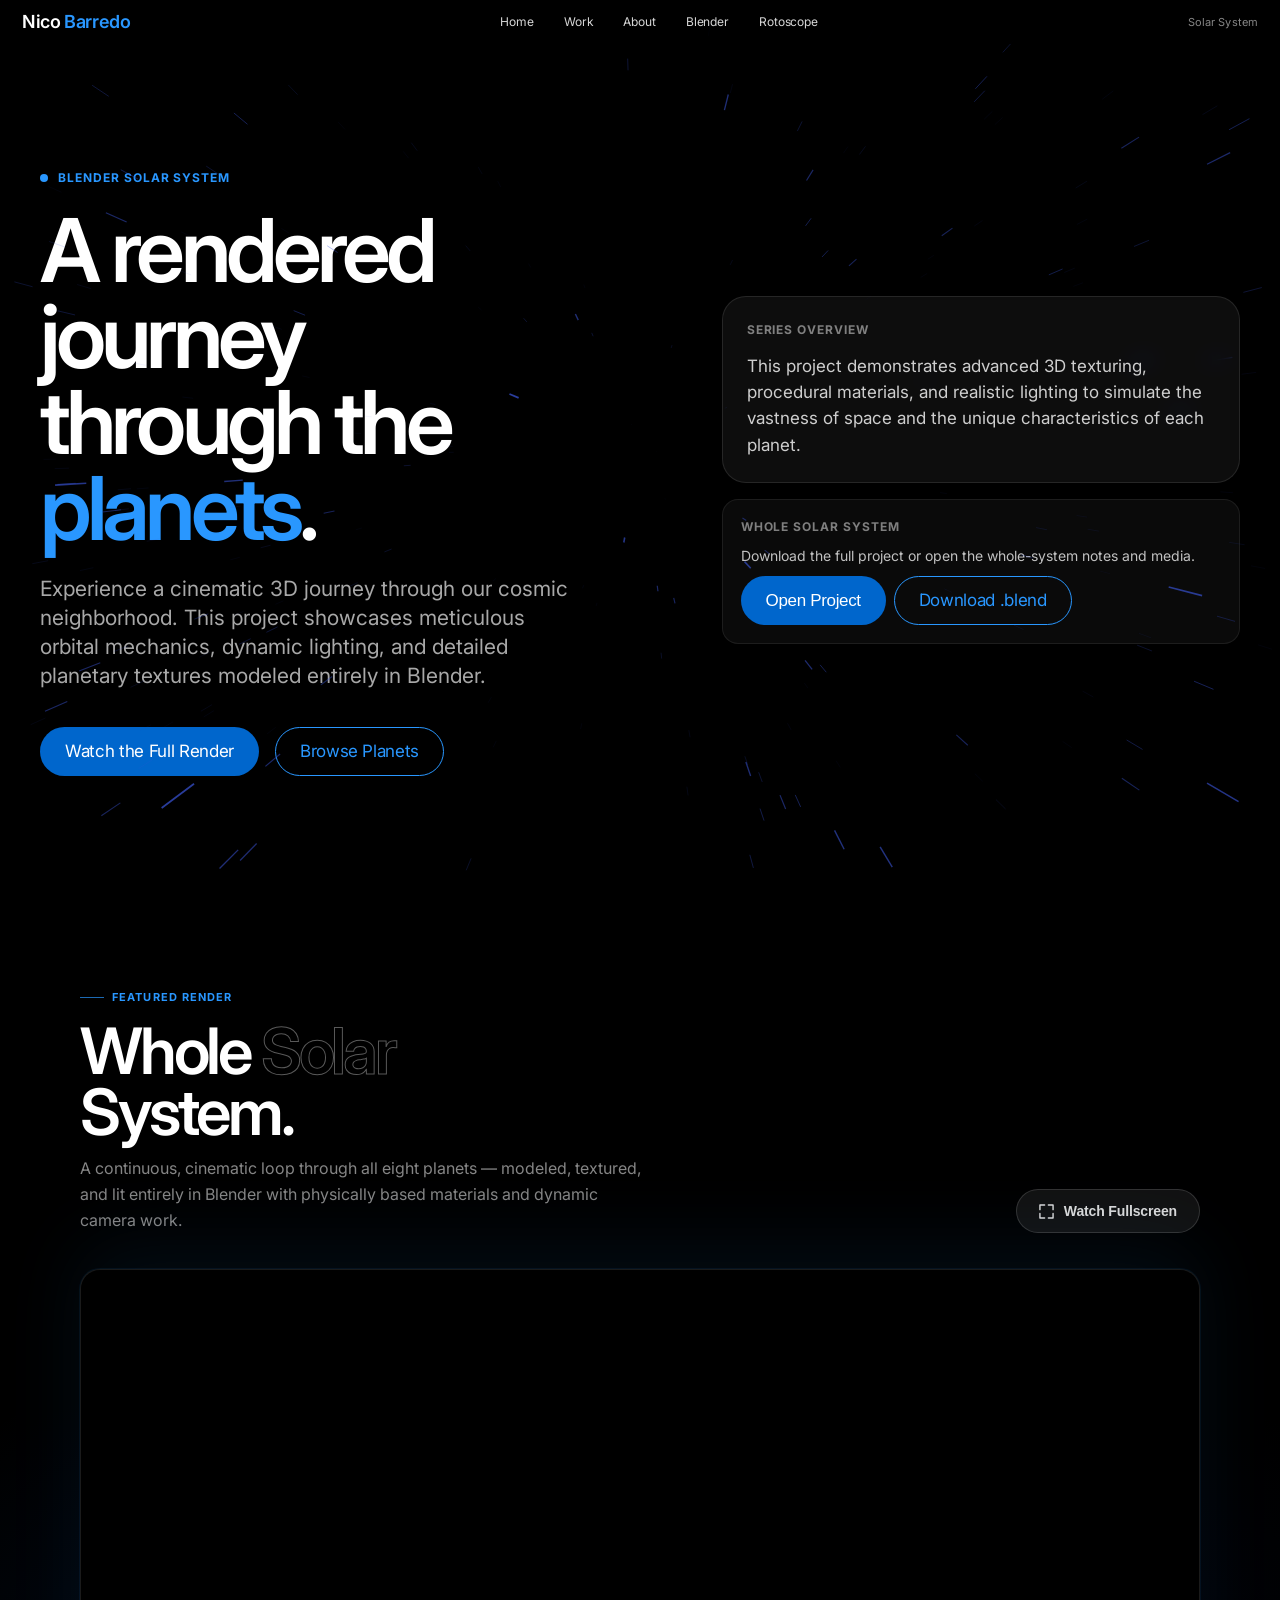
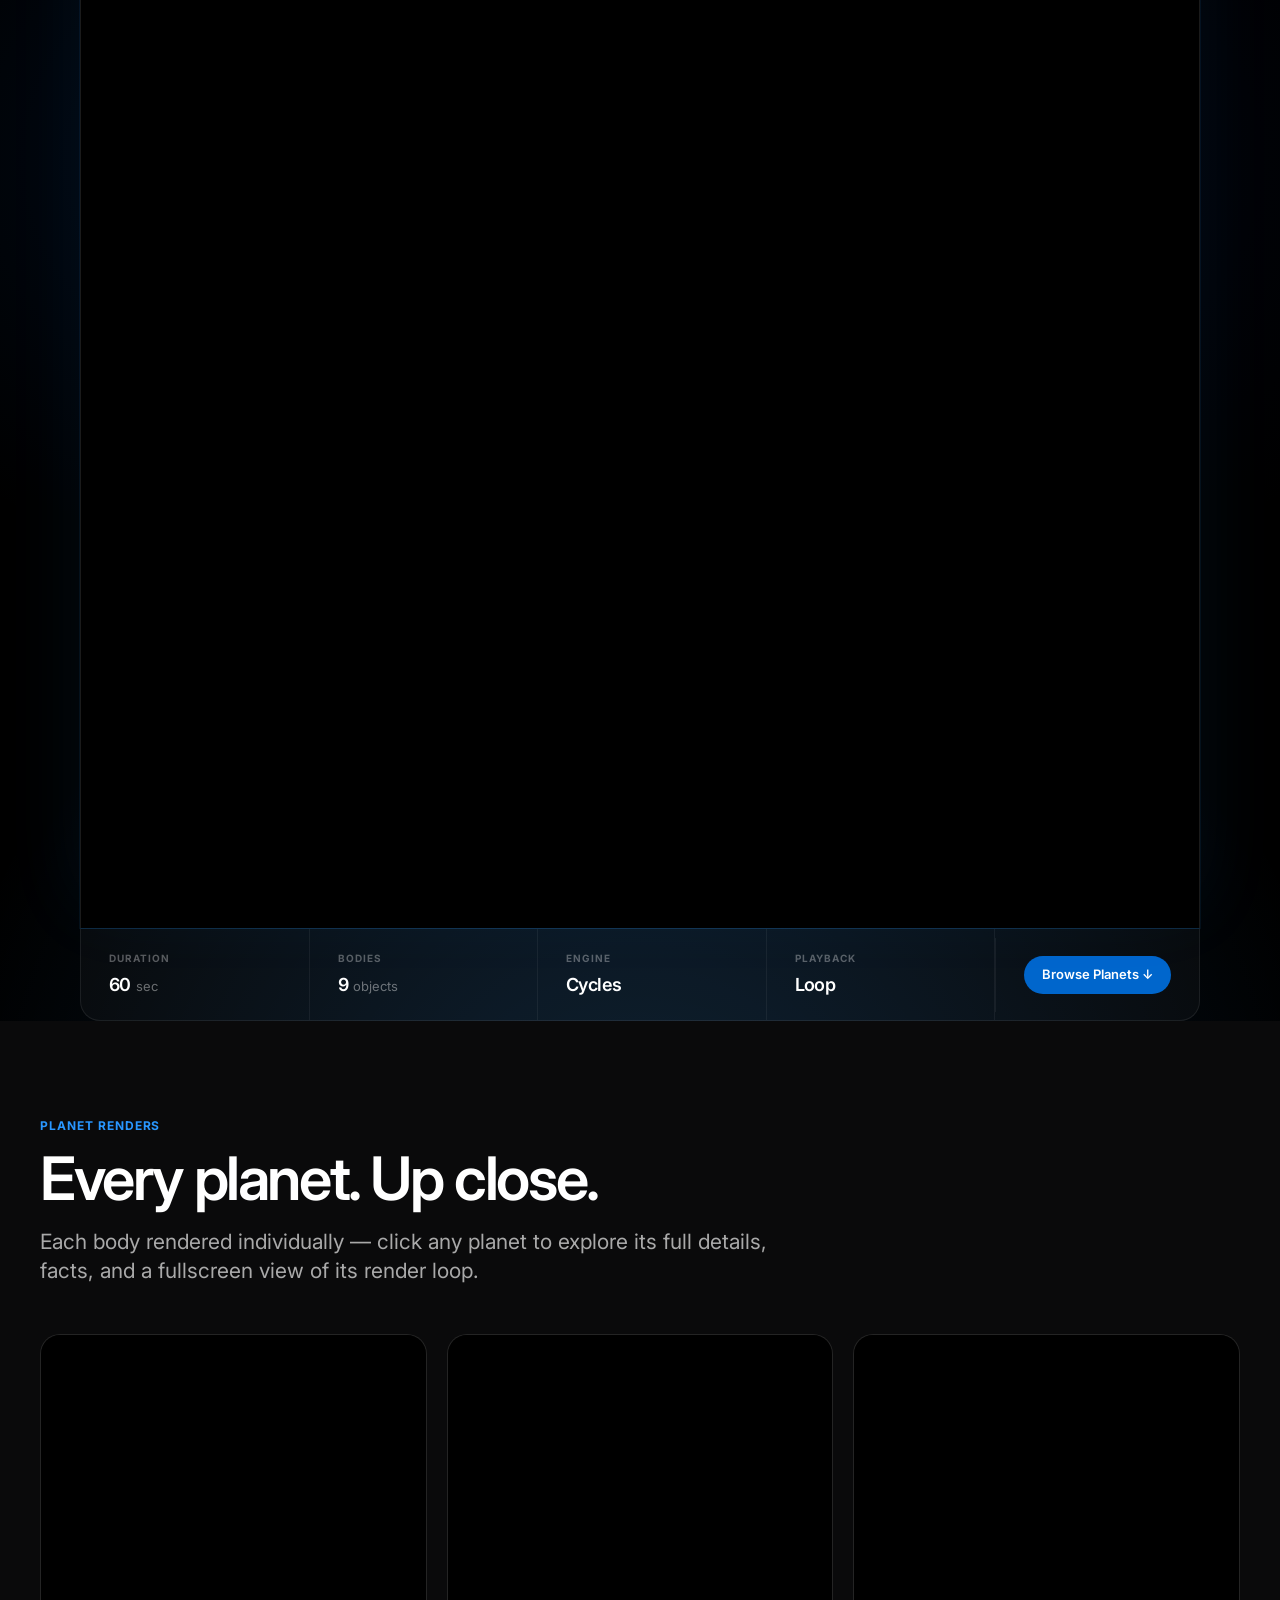
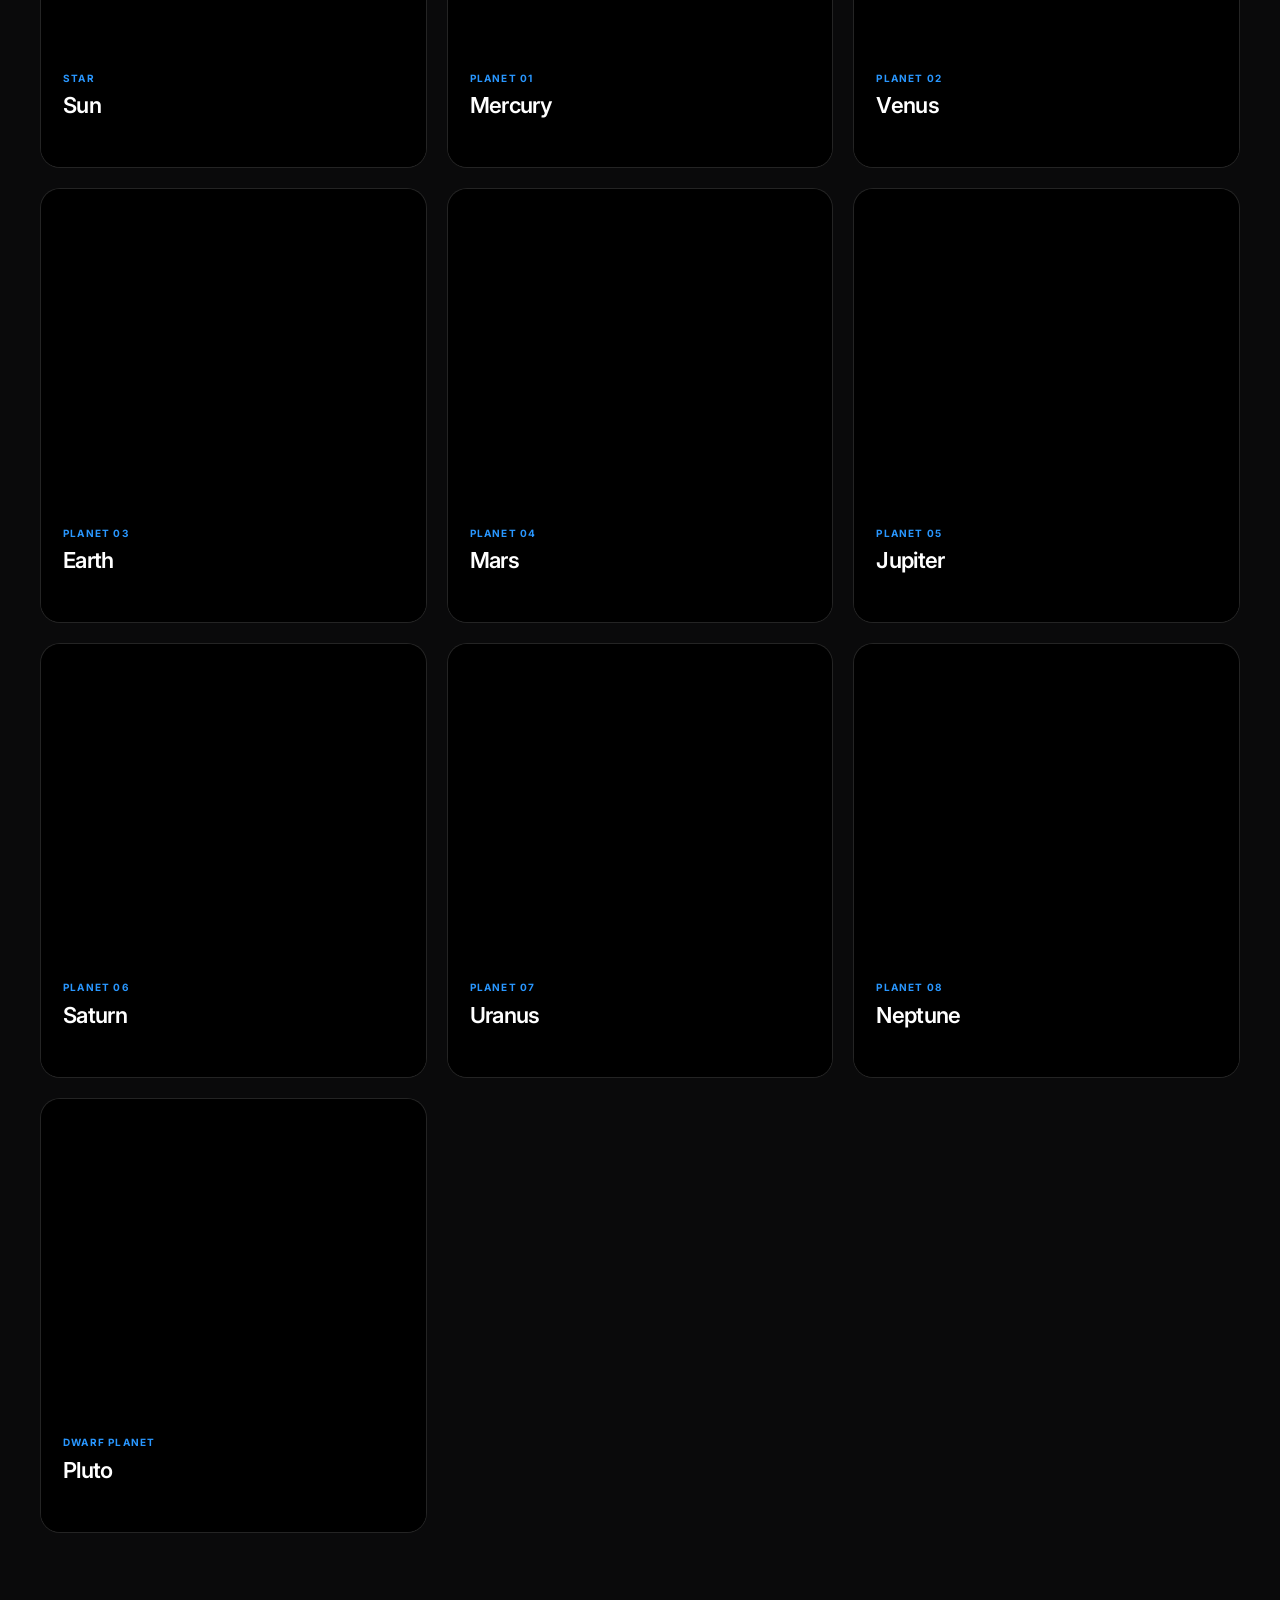
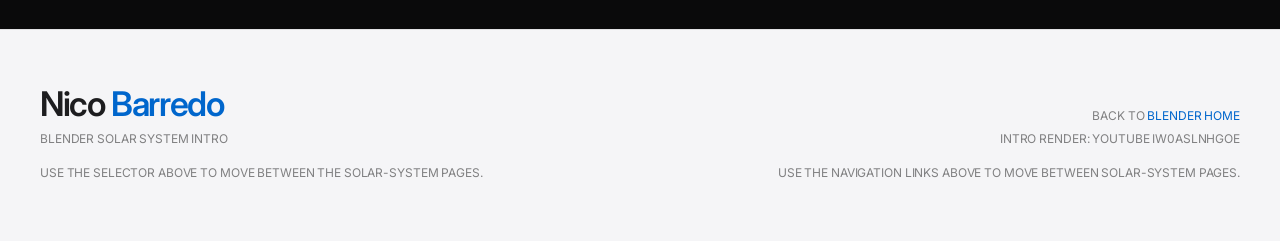
==== blender/index.html @ 083520e2 "prefer local blender videos" ====
<!DOCTYPE html>
<html lang="en">

<head>
  <meta charset="UTF-8" />
  <meta name="viewport" content="width=device-width, initial-scale=1.0" />
  <title>Blender Solar System — Nico Barredo</title>
  <link rel="preconnect" href="https://fonts.googleapis.com" />
  <link rel="preconnect" href="https://fonts.gstatic.com" crossorigin />
  <link href="https://fonts.googleapis.com/css2?family=Inter:wght@300;400;500;600;700&display=swap" rel="stylesheet" />
  <style>
    *,
    *::before,
    *::after {
      box-sizing: border-box;
    }

    html {
      scroll-behavior: smooth;
    }

    :root {
      --action-blue: #0066cc;
      --focus-blue: #0071e3;
      --sky-blue: #2997ff;
      --near-black: #1d1d1f;
      --paper-white: #ffffff;
      --parchment: #f5f5f7;
      --dark-tile-1: #272729;
      --dark-tile-2: #2a2a2c;
      --pure-black: #000000;
      --pearl-btn: #fafafc;
      --hairline: rgba(0, 0, 0, 0.08);
      --hairline-dark: rgba(255, 255, 255, 0.12);
      --muted-80: rgba(0, 0, 0, 0.8);
      --muted-48: rgba(0, 0, 0, 0.48);
    }

    body {
      margin: 0;
      font-family: "Inter", system-ui, -apple-system, BlinkMacSystemFont, "Helvetica Neue", Helvetica, Arial, sans-serif;
      font-size: 17px;
      line-height: 1.47;
      color: var(--near-black);
      background: var(--paper-white);
      overflow-x: hidden;
      -webkit-font-smoothing: antialiased;
      text-rendering: optimizeLegibility;
    }

    a { color: inherit; }
    img, video { display: block; max-width: 100%; }

    /* ── NAV ── */
    nav {
      position: fixed;
      top: 0; left: 0; right: 0;
      z-index: 200;
      height: 44px;
      display: flex;
      align-items: center;
      justify-content: space-between;
      gap: 24px;
      padding: 0 22px;
      background: rgba(0, 0, 0, 0.84);
      backdrop-filter: saturate(180%) blur(20px);
      -webkit-backdrop-filter: saturate(180%) blur(20px);
    }

    .nav-logo {
      font-size: 18px; font-weight: 600; letter-spacing: -0.02em;
      color: var(--paper-white); text-decoration: none; white-space: nowrap;
    }
    .nav-logo span { color: var(--sky-blue); }

    .nav-links {
      display: flex; align-items: center; gap: 2px;
      list-style: none; margin: 0; padding: 0;
    }
    .nav-links a {
      display: inline-flex; align-items: center; min-height: 32px;
      padding: 0 14px; font-size: 12px; letter-spacing: -0.01em;
      color: rgba(255,255,255,0.84); text-decoration: none; transition: color 0.2s ease;
    }
    .nav-links a:hover { color: var(--paper-white); }

    .nav-badge {
      font-size: 11px; letter-spacing: 0.01em;
      color: rgba(255,255,255,0.52); white-space: nowrap;
    }

    /* ── HERO ── */
    .hero {
      position: relative; overflow: hidden; min-height: 100vh;
      padding: 120px 40px 80px; background: var(--pure-black); color: var(--paper-white);
      display: grid; grid-template-columns: minmax(0,1.1fr) minmax(300px,0.9fr);
      gap: 48px; align-items: center;
    }

    .hero-eyebrow {
      display: inline-flex; align-items: center; gap: 10px; margin-bottom: 20px;
      color: var(--sky-blue); font-size: 12px; font-weight: 700;
      letter-spacing: 0.08em; text-transform: uppercase;
    }
    .hero-eyebrow::before {
      content: ""; width: 8px; height: 8px; border-radius: 999px; background: var(--sky-blue);
    }

    .hero-title {
      margin: 0; font-size: clamp(44px,7.2vw,88px); line-height: 0.98;
      letter-spacing: -0.055em; font-weight: 600; max-width: 9ch;
    }
    .hero-title .accent { color: var(--sky-blue); }

    .hero-sub {
      max-width: 34rem; margin: 24px 0 0; font-size: 21px;
      line-height: 1.38; color: rgba(255,255,255,0.66);
    }

    .hero-ctas { display: flex; flex-wrap: wrap; gap: 16px; margin-top: 36px; }

    .btn-pill-primary, .btn-pill-ghost, .inline-link { text-decoration: none; }
    .btn-pill-primary, .btn-pill-ghost {
      display: inline-flex; align-items: center; justify-content: center;
      min-height: 44px; padding: 11px 24px; border-radius: 980px; font-size: 17px;
      letter-spacing: -0.02em;
      transition: transform 0.15s ease, opacity 0.2s ease, background 0.2s ease, border-color 0.2s ease;
      white-space: nowrap; cursor: pointer;
    }
    .btn-pill-primary { background: var(--action-blue); color: var(--paper-white); border: 1px solid transparent; }
    .btn-pill-primary:hover { opacity: 0.9; }
    .btn-pill-primary:active { transform: scale(0.95); }
    .btn-pill-ghost { background: transparent; color: var(--sky-blue); border: 1px solid var(--sky-blue); }
    .btn-pill-ghost:hover { background: rgba(41,151,255,0.1); }
    .btn-pill-ghost:active { transform: scale(0.95); }

    .hero-aside { display: grid; gap: 16px; }
    .hero-panel {
      padding: 24px; border-radius: 24px;
      background: rgba(255,255,255,0.05); border: 1px solid rgba(255,255,255,0.1);
      backdrop-filter: blur(12px);
    }
    .hero-panel-label { margin-bottom: 14px; color: rgba(255,255,255,0.48); font-size: 12px; font-weight: 700; letter-spacing: 0.08em; text-transform: uppercase; }
    .hero-panel-copy { margin: 0; font-size: 17px; line-height: 1.55; color: rgba(255,255,255,0.8); }

    .selector-card {
      padding: 24px; border-radius: 24px;
      background: rgba(255,255,255,0.05); border: 1px solid rgba(255,255,255,0.1);
      backdrop-filter: blur(12px); display: grid; gap: 14px;
    }
    .project-card {
      padding: 18px; border-radius: 16px;
      background: rgba(255,255,255,0.04); border: 1px solid rgba(255,255,255,0.08);
      display: grid; gap: 10px;
    }
    .project-label { font-size: 12px; font-weight: 700; letter-spacing: 0.08em; text-transform: uppercase; color: rgba(255,255,255,0.48); }
    .project-copy { margin: 0; font-size: 14px; color: rgba(255,255,255,0.75); }
    .project-actions { display: flex; gap: 8px; }
    .selector-label { font-size: 12px; font-weight: 700; letter-spacing: 0.08em; text-transform: uppercase; color: rgba(255,255,255,0.48); }
    .selector-row { display: grid; grid-template-columns: minmax(0,1fr) auto; gap: 10px; align-items: center; }
    .planet-select {
      min-width: 0; min-height: 44px; padding: 0 16px; border-radius: 980px;
      border: 1px solid rgba(255,255,255,0.12); background: rgba(255,255,255,0.95);
      color: var(--near-black); font: inherit; appearance: none; outline: none;
    }
    .selector-note { margin: 0; font-size: 14px; line-height: 1.45; color: rgba(255,255,255,0.7); }

    /* ── TILES ── */
    .tile { padding: 96px 40px; }
    .tile-light { background: var(--paper-white); color: var(--near-black); }
    .tile-dark { background: var(--dark-tile-1); color: var(--paper-white); }

    .section-title { margin: 0; font-size: clamp(34px,4.8vw,60px); line-height: 1.05; letter-spacing: -0.04em; font-weight: 600; }
    .section-eyebrow { margin-bottom: 12px; font-size: 12px; font-weight: 700; letter-spacing: 0.08em; text-transform: uppercase; }
    .tile-light .section-eyebrow { color: var(--action-blue); }
    .tile-dark .section-eyebrow { color: var(--sky-blue); }
    .section-lead { max-width: 46rem; margin: 18px 0 0; font-size: 21px; line-height: 1.38; opacity: 0.78; }

    /* ── MAIN RENDER ── */
    .render-section { position: relative; background: #000; overflow: hidden; padding: 0; }
    .render-section::before {
      content: ""; position: absolute; inset: 0;
      background:
        radial-gradient(ellipse 80% 60% at 50% 110%, rgba(41,151,255,0.18) 0%, transparent 70%),
        radial-gradient(ellipse 60% 40% at 20% 50%, rgba(0,80,180,0.12) 0%, transparent 60%),
        radial-gradient(ellipse 60% 40% at 80% 50%, rgba(0,40,120,0.10) 0%, transparent 60%);
      pointer-events: none; z-index: 1;
    }
    .render-inner { position: relative; z-index: 2; max-width: 1200px; margin: 0 auto; padding: 80px 40px 0; }
    .render-header { display: grid; grid-template-columns: 1fr auto; align-items: flex-end; gap: 32px; margin-bottom: 36px; }
    .render-eyebrow {
      display: inline-flex; align-items: center; gap: 8px;
      font-size: 11px; font-weight: 700; letter-spacing: 0.1em; text-transform: uppercase;
      color: var(--sky-blue); margin-bottom: 14px;
    }
    .render-eyebrow::before { content: ""; width: 24px; height: 1px; background: var(--sky-blue); opacity: 0.7; }
    .render-title { margin: 0; font-size: clamp(36px,5vw,68px); line-height: 0.96; letter-spacing: -0.05em; font-weight: 600; color: var(--paper-white); }
    .render-title em { font-style: normal; color: transparent; -webkit-text-stroke: 1px rgba(255,255,255,0.35); }
    .render-desc { max-width: 36rem; margin: 14px 0 0; font-size: 16px; line-height: 1.6; color: rgba(255,255,255,0.52); }
    .render-fs-btn {
      display: inline-flex; align-items: center; gap: 10px; min-height: 44px; padding: 11px 22px;
      border-radius: 980px; font-size: 14px; font-weight: 600; letter-spacing: -0.01em;
      background: rgba(255,255,255,0.07); border: 1px solid rgba(255,255,255,0.14);
      color: rgba(255,255,255,0.84); cursor: pointer; text-decoration: none; white-space: nowrap;
      flex-shrink: 0; transition: background 0.2s ease, border-color 0.2s ease, color 0.2s ease, transform 0.15s ease;
    }
    .render-fs-btn:hover { background: rgba(41,151,255,0.15); border-color: rgba(41,151,255,0.4); color: var(--paper-white); }
    .render-fs-btn:active { transform: scale(0.96); }

    .render-frame {
      position: relative; border-radius: 20px 20px 0 0; overflow: hidden;
      background: #000; border: 1px solid rgba(255,255,255,0.1); border-bottom: none;
      box-shadow: 0 0 0 1px rgba(41,151,255,0.08), 0 -24px 80px rgba(41,151,255,0.08), inset 0 1px 0 rgba(255,255,255,0.08);
    }
    .render-frame video,
    .render-frame iframe { width: 100%; aspect-ratio: 16/9; display: block; background: #000; border: 0; }
    .render-frame video { object-fit: cover; }
    .render-frame::after {
      content: ""; position: absolute; inset: 0;
      background: repeating-linear-gradient(to bottom, transparent 0px, transparent 3px, rgba(0,0,0,0.04) 3px, rgba(0,0,0,0.04) 4px);
      pointer-events: none;
    }

    .render-stats {
      display: grid; grid-template-columns: repeat(4,1fr) auto; align-items: center; gap: 0;
      background: rgba(255,255,255,0.03); border: 1px solid rgba(255,255,255,0.08);
      border-top: 1px solid rgba(41,151,255,0.15); border-radius: 0 0 20px 20px; overflow: hidden;
    }
    .render-stat { padding: 22px 28px; border-right: 1px solid rgba(255,255,255,0.06); }
    .render-stat-label { font-size: 10px; font-weight: 700; letter-spacing: 0.1em; text-transform: uppercase; color: rgba(255,255,255,0.32); margin-bottom: 6px; }
    .render-stat-value { font-size: 18px; font-weight: 600; letter-spacing: -0.03em; color: var(--paper-white); }
    .render-stat-value .unit { font-size: 13px; font-weight: 400; color: rgba(255,255,255,0.4); margin-left: 2px; letter-spacing: 0; }
    .render-stats-cta { padding: 18px 28px; border-left: 1px solid rgba(255,255,255,0.06); }
    .render-watch-btn {
      display: inline-flex; align-items: center; gap: 8px; min-height: 38px; padding: 9px 18px;
      border-radius: 980px; font-size: 13px; font-weight: 600; background: var(--action-blue);
      color: var(--paper-white); border: none; cursor: pointer; white-space: nowrap;
      text-decoration: none; transition: opacity 0.2s ease, transform 0.15s ease;
    }
    .render-watch-btn:hover { opacity: 0.88; }

    /* ── PLANET VIDEO GRID ── */
    .video-tile { background: #0a0a0b; padding: 96px 40px; }
    .video-tile .section-eyebrow { color: var(--sky-blue); }
    .video-tile .section-title { color: var(--paper-white); }
    .video-tile .section-lead { color: rgba(255,255,255,0.65); opacity: 1; }

    .planet-video-grid { display: grid; grid-template-columns: repeat(3,1fr); gap: 20px; margin-top: 48px; }

    .planet-video-block {
      position: relative; border-radius: 20px; overflow: hidden; cursor: pointer;
      background: #111; border: 1px solid rgba(255,255,255,0.08);
      transition: transform 0.3s cubic-bezier(0.25,0.46,0.45,0.94), border-color 0.3s ease, box-shadow 0.3s ease;
    }
    .planet-video-block:hover {
      transform: translateY(-6px) scale(1.01); border-color: rgba(41,151,255,0.4);
      box-shadow: 0 24px 64px rgba(0,0,0,0.6), 0 0 0 1px rgba(41,151,255,0.2);
    }
    .planet-video-block video,
    .planet-video-block iframe { width: 100%; aspect-ratio: 16/9; display: block; background: #000; border: 0; pointer-events: none; }
    .planet-video-block video { object-fit: cover; }
    .video-fallback { display: none; }

    .planet-video-overlay {
      position: absolute; inset: 0;
      background: linear-gradient(to top, rgba(0,0,0,0.88) 0%, rgba(0,0,0,0.3) 50%, rgba(0,0,0,0) 100%);
      display: flex; flex-direction: column; justify-content: flex-end;
      padding: 20px 22px; transition: background 0.3s ease;
    }
    .planet-video-block:hover .planet-video-overlay {
      background: linear-gradient(to top, rgba(0,0,0,0.92) 0%, rgba(0,0,0,0.45) 55%, rgba(0,0,0,0.1) 100%);
    }
    .planet-video-tag { font-size: 10px; font-weight: 700; letter-spacing: 0.12em; text-transform: uppercase; color: var(--sky-blue); margin-bottom: 4px; }
    .planet-video-name { font-size: 22px; font-weight: 600; letter-spacing: -0.03em; color: var(--paper-white); margin: 0 0 8px; }
    .planet-video-hint {
      display: inline-flex; align-items: center; gap: 6px; font-size: 12px;
      color: rgba(255,255,255,0.6); opacity: 0; transform: translateY(6px);
      transition: opacity 0.25s ease, transform 0.25s ease;
    }
    .planet-video-block:hover .planet-video-hint { opacity: 1; transform: translateY(0); }

    /* ── MODAL ── */
    .modal-backdrop {
      position: fixed; inset: 0; z-index: 500;
      background: rgba(0,0,0,0.92);
      backdrop-filter: blur(20px) saturate(120%);
      -webkit-backdrop-filter: blur(20px) saturate(120%);
      display: flex; align-items: center; justify-content: center;
      padding: 24px; opacity: 0; pointer-events: none; transition: opacity 0.3s ease;
    }
    .modal-backdrop.open { opacity: 1; pointer-events: auto; }

    .modal {
      position: relative; width: 100%; max-width: 960px;
      max-height: calc(100vh - 48px); overflow-y: auto;
      border-radius: 28px; background: #111214;
      border: 1px solid rgba(255,255,255,0.1);
      box-shadow: 0 48px 120px rgba(0,0,0,0.8);
      transform: translateY(28px) scale(0.97);
      transition: transform 0.35s cubic-bezier(0.25,0.46,0.45,0.94);
      scrollbar-width: thin; scrollbar-color: rgba(255,255,255,0.12) transparent;
    }
    .modal-backdrop.open .modal { transform: translateY(0) scale(1); }

    .modal-close {
      position: absolute; top: 20px; right: 20px; z-index: 10;
      width: 38px; height: 38px; border-radius: 50%;
      background: rgba(255,255,255,0.08); border: 1px solid rgba(255,255,255,0.12);
      color: rgba(255,255,255,0.8); display: grid; place-items: center;
      cursor: pointer; transition: background 0.2s ease, color 0.2s ease;
      font-size: 18px; line-height: 1;
    }
    .modal-close:hover { background: rgba(255,255,255,0.16); color: var(--paper-white); }

    .modal-video-shell {
      position: relative;
      border-radius: 28px 28px 0 0;
      overflow: hidden;
      background: #000;
      aspect-ratio: 16 / 9;
    }
    .modal-video-shell video,
    .modal-video-shell iframe {
      position: absolute;
      inset: 0;
      width: 100%;
      height: 100%;
      display: block;
      border: 0;
      background: #000;
      pointer-events: none;
    }
    .modal-video-shell video { object-fit: cover; }

    .modal-video-controls { position: absolute; bottom: 20px; right: 20px; display: flex; gap: 10px; }
    .modal-btn {
      display: inline-flex; align-items: center; gap: 8px; min-height: 38px; padding: 0 16px;
      border-radius: 980px; font-size: 13px; font-weight: 600; letter-spacing: -0.01em;
      cursor: pointer; border: none; transition: transform 0.15s ease, opacity 0.2s ease;
    }
    .modal-btn:hover { opacity: 0.88; }
    .modal-btn:active { transform: scale(0.95); }
    .modal-btn-fs { background: rgba(255,255,255,0.14); color: var(--paper-white); border: 1px solid rgba(255,255,255,0.2); backdrop-filter: blur(8px); }

    .modal-body {
      padding: 36px 40px 40px;
      display: grid; grid-template-columns: 1fr auto; gap: 32px; align-items: start;
    }

    /* Allow grid children to shrink so long pre/code blocks don't expand the modal */
    .modal, .modal-body, .modal-body > div, .modal-side, .planet-code-block, .code-block-container { min-width: 0; }

    .modal-badge {
      display: inline-flex; align-items: center; min-height: 26px; padding: 0 10px;
      border-radius: 6px; background: rgba(41,151,255,0.14); border: 1px solid rgba(41,151,255,0.24);
      color: var(--sky-blue); font-size: 11px; font-weight: 700; letter-spacing: 0.08em;
      text-transform: uppercase; margin-bottom: 12px;
    }
    .modal-title { margin: 0 0 12px; font-size: clamp(32px,5vw,52px); line-height: 1; letter-spacing: -0.05em; font-weight: 600; color: var(--paper-white); }
    .modal-desc { margin: 0; font-size: 16px; line-height: 1.65; color: rgba(255,255,255,0.72); max-width: 44rem; }

    .modal-facts { margin-top: 28px; display: grid; grid-template-columns: repeat(3,1fr); gap: 12px; }
    .modal-fact { padding: 16px 18px; border-radius: 14px; background: rgba(255,255,255,0.04); border: 1px solid rgba(255,255,255,0.08); }
    .modal-fact-label { font-size: 10px; font-weight: 700; letter-spacing: 0.1em; text-transform: uppercase; color: rgba(255,255,255,0.4); margin-bottom: 6px; }
    .modal-fact-value { font-size: 17px; font-weight: 600; letter-spacing: -0.03em; color: var(--paper-white); }

    /* ── AGE CALCULATOR ── */
    .age-calc {
      margin-top: 28px;
      padding: 24px;
      border-radius: 18px;
      background: rgba(41, 151, 255, 0.06);
      border: 1px solid rgba(41, 151, 255, 0.18);
      position: relative;
      overflow: hidden;
    }

    .age-calc::before {
      content: "";
      position: absolute;
      top: 0; left: 0; right: 0;
      height: 1px;
      background: linear-gradient(to right, transparent, rgba(41,151,255,0.5), transparent);
    }

    .age-calc-header {
      display: flex;
      align-items: center;
      gap: 10px;
      margin-bottom: 18px;
    }

    .age-calc-icon {
      width: 32px; height: 32px;
      border-radius: 8px;
      background: rgba(41,151,255,0.15);
      border: 1px solid rgba(41,151,255,0.25);
      display: grid; place-items: center;
      font-size: 14px;
      flex: 0 0 auto;
      color: var(--sky-blue);
    }

    .age-calc-title {
      font-size: 13px;
      font-weight: 700;
      letter-spacing: 0.06em;
      text-transform: uppercase;
      color: var(--sky-blue);
    }

    .age-calc-sub {
      font-size: 12px;
      color: rgba(255,255,255,0.42);
      margin-top: 1px;
      letter-spacing: -0.01em;
    }

    .age-calc-row {
      display: grid;
      grid-template-columns: 1fr auto;
      gap: 10px;
      align-items: flex-start;
    }

    .age-input-wrap {
      position: relative;
      flex: 1;
    }

    .age-input {
      width: 100%;
      min-height: 48px;
      padding: 0 16px 0 44px;
      border-radius: 12px;
      border: 1.5px solid rgba(255,255,255,0.12);
      background: rgba(255,255,255,0.06);
      color: var(--paper-white);
      font: inherit;
      font-size: 16px;
      letter-spacing: -0.02em;
      outline: none;
      transition: border-color 0.2s ease, background 0.2s ease, box-shadow 0.2s ease;
      appearance: textfield;
      -moz-appearance: textfield;
    }
    .age-input::-webkit-outer-spin-button,
    .age-input::-webkit-inner-spin-button { -webkit-appearance: none; margin: 0; }
    .age-input::placeholder { color: rgba(255,255,255,0.28); }
    .age-input:focus {
      border-color: rgba(41,151,255,0.6);
      background: rgba(41,151,255,0.07);
      box-shadow: 0 0 0 3px rgba(41,151,255,0.12);
    }
    .age-input.error {
      border-color: rgba(255, 80, 80, 0.7);
      background: rgba(255,50,50,0.06);
      box-shadow: 0 0 0 3px rgba(255,80,80,0.1);
    }

    .age-input-icon {
      position: absolute;
      left: 14px;
      top: 50%;
      transform: translateY(-50%);
      font-size: 14px;
      pointer-events: none;
      line-height: 1;
      color: rgba(41, 151, 255, 0.5);
    }

    .age-calc-btn {
      min-height: 48px;
      padding: 0 20px;
      border-radius: 12px;
      border: none;
      background: var(--action-blue);
      color: var(--paper-white);
      font: inherit;
      font-size: 14px;
      font-weight: 600;
      letter-spacing: -0.01em;
      cursor: pointer;
      white-space: nowrap;
      transition: opacity 0.2s ease, transform 0.15s ease, background 0.2s ease;
      flex-shrink: 0;
    }
    .age-calc-btn:hover { opacity: 0.88; }
    .age-calc-btn:active { transform: scale(0.95); }

    .age-error {
      display: none;
      margin-top: 8px;
      padding: 10px 14px;
      font-size: 12px;
      color: rgba(255, 100, 100, 0.9);
      letter-spacing: -0.01em;
      background: rgba(255, 80, 80, 0.08);
      border: 1px solid rgba(255, 100, 100, 0.2);
      border-radius: 10px;
    }
    .age-error.visible { display: block; }

    .age-result {
      display: none;
      margin-top: 18px;
      padding: 18px 20px;
      border-radius: 14px;
      background: rgba(0,0,0,0.3);
      border: 1px solid rgba(255,255,255,0.07);
      animation: resultFade 0.35s ease;
    }
    .age-result.visible { display: block; }

    @keyframes resultFade {
      from { opacity: 0; transform: translateY(6px); }
      to   { opacity: 1; transform: translateY(0); }
    }

    .age-result-label {
      font-size: 10px;
      font-weight: 700;
      letter-spacing: 0.1em;
      text-transform: uppercase;
      color: rgba(255,255,255,0.35);
      margin-bottom: 8px;
    }

    .age-result-main {
      display: flex;
      align-items: baseline;
      gap: 8px;
      flex-wrap: wrap;
    }

    .age-result-value {
      font-size: 38px;
      font-weight: 700;
      letter-spacing: -0.05em;
      color: var(--paper-white);
      line-height: 1;
    }

    .age-result-unit {
      font-size: 16px;
      font-weight: 400;
      color: rgba(255,255,255,0.45);
      letter-spacing: -0.02em;
    }

    .age-result-planet-label {
      font-size: 12px;
      font-weight: 600;
      color: var(--sky-blue);
      letter-spacing: 0.02em;
    }

    .age-result-breakdown {
      margin-top: 16px;
      padding-top: 16px;
      border-top: 1px solid rgba(255,255,255,0.08);
      display: grid;
      grid-template-columns: repeat(3, 1fr);
      gap: 12px;
    }

    .age-breakdown-item {
      text-align: center;
      padding: 10px;
      border-radius: 10px;
      background: rgba(255,255,255,0.02);
    }

    .age-breakdown-value {
      font-size: 20px;
      font-weight: 700;
      color: var(--sky-blue);
      line-height: 1;
      margin-bottom: 4px;
    }

    .age-breakdown-unit {
      font-size: 11px;
      font-weight: 600;
      letter-spacing: 0.05em;
      text-transform: uppercase;
      color: rgba(255,255,255,0.35);
    }

    .age-result-calculation {
      margin-top: 12px;
      padding-top: 12px;
      border-top: 1px solid rgba(255,255,255,0.06);
      font-size: 12px;
      color: rgba(255,255,255,0.4);
      line-height: 1.5;
    }

    .age-result-calculation strong { color: rgba(255,255,255,0.6); font-weight: 600; }

    .age-no-calc {
      display: none;
      margin-top: 16px;
      padding: 14px 18px;
      border-radius: 12px;
      background: rgba(255,200,80,0.07);
      border: 1px solid rgba(255,200,80,0.15);
      font-size: 13px;
      color: rgba(255,200,80,0.8);
    }
    .age-no-calc.visible { display: block; }

    /* ── CODE BLOCK ── */
    .planet-code-block {
      margin-top: 28px;
      padding: 20px;
      border-radius: 14px;
      background: rgba(0,0,0,0.3);
      border: 1px solid rgba(255,255,255,0.08);
      overflow: hidden;
    }

    .code-block-label {
      font-size: 10px;
      font-weight: 700;
      letter-spacing: 0.1em;
      text-transform: uppercase;
      color: rgba(255,255,255,0.35);
      margin-bottom: 12px;
    }

    .code-block-container {
      position: relative;
      border-radius: 10px;
      background: rgba(0,0,0,0.5);
      border: 1px solid rgba(255,255,255,0.06);
      overflow: hidden;
      max-width: 100%;
    }

    .code-copy-btn {
      position: absolute;
      top: 12px;
      right: 12px;
      z-index: 10;
      min-height: 32px;
      padding: 0 12px;
      border-radius: 8px;
      border: 1px solid rgba(255,255,255,0.12);
      background: rgba(255,255,255,0.06);
      color: rgba(255,255,255,0.7);
      font: inherit;
      font-size: 11px;
      font-weight: 600;
      letter-spacing: -0.01em;
      cursor: pointer;
      transition: opacity 0.2s ease, background 0.2s ease;
    }
    .code-copy-btn:hover { background: rgba(255,255,255,0.12); color: rgba(255,255,255,0.9); }
    .code-copy-btn:active { transform: scale(0.95); }
    .code-copy-btn.copied { color: rgba(41,151,255,0.9); }

    .code-content {
      padding: 20px;
      font-family: 'Monaco', 'Menlo', 'Ubuntu Mono', monospace;
      font-size: 12px;
      line-height: 1.6;
      color: rgba(255,255,255,0.7);
      overflow-x: auto;
      max-height: 260px;
      height: 260px; /* fixed height so the block won't push modal height */
      overflow-y: auto;
      white-space: pre; /* preserve formatting */
      margin: 0; box-sizing: border-box; max-width: 100%;
      word-break: normal; overflow-wrap: normal;
    }

    .code-content::-webkit-scrollbar {
      width: 6px;
      height: 6px;
    }
    .code-content::-webkit-scrollbar-track {
      background: rgba(255,255,255,0.04);
      border-radius: 3px;
    }
    .code-content::-webkit-scrollbar-thumb {
      background: rgba(255,255,255,0.12);
      border-radius: 3px;
    }
    .code-content::-webkit-scrollbar-thumb:hover {
      background: rgba(255,255,255,0.2);
    }

    .code-line {
      white-space: pre-wrap;
      word-wrap: break-word;
    }

    .code-keyword { color: rgba(241,141,225,1); }     /* Pink for keywords */
    .code-string { color: rgba(144,205,117,1); }      /* Green for strings */
    .code-comment { color: rgba(120,119,122,1); }     /* Gray for comments */
    .code-function { color: rgba(167,198,255,1); }    /* Light blue for functions */
    .code-number { color: rgba(255,198,109,1); }      /* Orange for numbers */

    /* ── MODAL SIDE ── */
    .modal-side { display: grid; gap: 10px; min-width: 160px; }
    .modal-page-btn {
      display: inline-flex; align-items: center; justify-content: center; gap: 8px;
      min-height: 44px; padding: 11px 22px; border-radius: 980px; font-size: 14px;
      font-weight: 600; letter-spacing: -0.01em; cursor: pointer; text-decoration: none;
      transition: opacity 0.2s ease, transform 0.15s ease; border: none; white-space: nowrap;
    }
    .modal-page-btn-primary { background: var(--action-blue); color: var(--paper-white); }
    .modal-page-btn-ghost { background: rgba(255,255,255,0.06); color: rgba(255,255,255,0.8); border: 1px solid rgba(255,255,255,0.12); }
    .modal-page-btn:hover { opacity: 0.85; }
    .modal-page-btn:active { transform: scale(0.95); }

    /* ── FOOTER ── */
    footer {
      background: var(--parchment); border-top: 1px solid var(--hairline);
      padding: 56px 40px; display: flex; align-items: flex-end;
      justify-content: space-between; gap: 24px; flex-wrap: wrap;
    }
    .footer-left .f-title { margin: 0 0 6px; font-size: clamp(26px,2.8vw,34px); line-height: 1.06; letter-spacing: -0.04em; font-weight: 600; color: var(--near-black); }
    .footer-left .f-title span { color: var(--action-blue); }
    .footer-left .f-sub, .footer-right, .footer-note { font-size: 12px; line-height: 1.9; letter-spacing: -0.01em; text-transform: uppercase; color: var(--muted-48); }
    .footer-note { margin-top: 12px; }
    .footer-right { text-align: right; }
    .footer-right a { color: var(--action-blue); text-decoration: none; }
    .footer-right a:hover { text-decoration: underline; }

    /* ── RESPONSIVE ── */
    @media (max-width: 1024px) {
      .hero { grid-template-columns: 1fr; }
      .planet-video-grid { grid-template-columns: repeat(2,1fr); }
    }
    @media (max-width: 900px) {
      .render-header { grid-template-columns: 1fr; gap: 20px; align-items: flex-start; }
      .render-stats { grid-template-columns: 1fr 1fr; }
      .render-stat { border-right: none; border-bottom: 1px solid rgba(255,255,255,0.06); }
      .render-stat:nth-child(odd) { border-right: 1px solid rgba(255,255,255,0.06); }
      .render-stats-cta { grid-column: 1 / -1; border-left: none; border-top: 1px solid rgba(255,255,255,0.06); }
    }
    @media (max-width: 833px) {
      nav { padding: 0 16px; }
      .nav-links { display: none; }
      .hero, .tile, .video-tile, footer { padding-left: 24px; padding-right: 24px; }
      .hero { padding-top: 100px; padding-bottom: 72px; }
      .hero-sub { font-size: 18px; }
      .selector-row { grid-template-columns: 1fr; }
      .selector-row .btn-pill-primary { width: 100%; }
      .planet-video-grid { grid-template-columns: 1fr; }
      .modal-body { grid-template-columns: 1fr; padding: 24px; }
      .modal-facts { grid-template-columns: 1fr 1fr; }
      .footer-right { text-align: left; }
      .age-calc-row { grid-template-columns: 1fr; }
    }
    @media (max-width: 640px) {
      .hero-title { font-size: clamp(40px,14vw,56px); }
      .hero-ctas { flex-direction: column; align-items: stretch; }
      .btn-pill-primary, .btn-pill-ghost { width: 100%; }
      .modal-facts { grid-template-columns: 1fr; }
      .age-result-value { font-size: 30px; }
    }
    @media (prefers-reduced-motion: reduce) {
      *, *::before, *::after {
        animation-duration: 0.001ms !important;
        animation-iteration-count: 1 !important;
        transition-duration: 0.001ms !important;
        scroll-behavior: auto !important;
      }
    }
  </style>
</head>

<body>
  <nav>
    <a class="nav-logo" href="../index.html">Nico <span>Barredo</span></a>
    <ul class="nav-links" aria-label="Primary">
      <li><a href="../index.html#hero">Home</a></li>
      <li><a href="../index.html#work">Work</a></li>
      <li><a href="../index.html#about">About</a></li>
      <li><a href="index.html">Blender</a></li>
      <li><a href="../rotoscope/index.html">Rotoscope</a></li>
    </ul>
    <div class="nav-badge">Solar System</div>
  </nav>

  <main>
    <!-- ── HERO ── -->
    <section class="hero">
      <div>
        <div class="hero-eyebrow">Blender Solar System</div>
        <h1 class="hero-title">A rendered journey through the <span class="accent">planets</span>.</h1>
        <p class="hero-sub">Experience a cinematic 3D journey through our cosmic neighborhood. This project showcases
          meticulous orbital mechanics, dynamic lighting, and detailed planetary textures modeled entirely in Blender.</p>
        <div class="hero-ctas">
          <a href="#render" class="btn-pill-primary">Watch the Full Render</a>
          <a href="#planet-videos" class="btn-pill-ghost">Browse Planets</a>
        </div>
      </div>

      <aside class="hero-aside" aria-label="Blender navigation">
        <div class="hero-panel">
          <div class="hero-panel-label">Series overview</div>
          <p class="hero-panel-copy">This project demonstrates advanced 3D texturing, procedural materials, and
            realistic lighting to simulate the vastness of space and the unique characteristics of each planet.</p>
        </div>
        <div class="project-card" id="whole-project-card">
          <div class="project-label">Whole Solar System</div>
          <p class="project-copy">Download the full project or open the whole-system notes and media.</p>
          <div class="project-actions">
            <button class="btn-pill-primary" id="open-whole-project" type="button">Open Project</button>
            <a class="btn-pill-ghost" id="download-whole-blend" href="#" download>Download .blend</a>
          </div>
        </div>
      </aside>
    </section>

    <!-- ── MAIN RENDER ── -->
    <section class="render-section" id="render">
      <div class="render-inner">
        <div class="render-header">
          <div class="render-header-left">
            <div class="render-eyebrow">Featured Render</div>
            <h2 class="render-title">Whole <em>Solar</em><br>System.</h2>
            <p class="render-desc">A continuous, cinematic loop through all eight planets — modeled, textured,
              and lit entirely in Blender with physically based materials and dynamic camera work.</p>
          </div>
          <button class="render-fs-btn" id="render-fs-btn" aria-label="Watch fullscreen">
            <svg width="15" height="15" viewBox="0 0 16 16" fill="none" xmlns="http://www.w3.org/2000/svg">
              <path d="M1 6V1H6M10 1H15V6M15 10V15H10M6 15H1V10" stroke="currentColor" stroke-width="1.5" stroke-linecap="round" stroke-linejoin="round"/>
            </svg>
            Watch Fullscreen
          </button>
        </div>

        <div class="render-frame">
          <video id="render-player" autoplay muted loop playsinline preload="metadata">
            <source src="media/solar_system.mp4" type="video/mp4" />
          </video>
          <iframe
            class="video-fallback render-video-fallback"
            src="https://www.youtube-nocookie.com/embed/iW0AsLnhGoE?autoplay=1&mute=1&loop=1&playlist=iW0AsLnhGoE&controls=0&rel=0&modestbranding=1&playsinline=1&iv_load_policy=3&fs=0&disablekb=1"
            title="Whole Solar System render"
            allow="autoplay; encrypted-media; picture-in-picture"
            allowfullscreen>
          </iframe>
        </div>

        <div class="render-stats">
          <div class="render-stat">
            <div class="render-stat-label">Duration</div>
            <div class="render-stat-value">60 <span class="unit">sec</span></div>
          </div>
          <div class="render-stat">
            <div class="render-stat-label">Bodies</div>
            <div class="render-stat-value">9 <span class="unit">objects</span></div>
          </div>
          <div class="render-stat">
            <div class="render-stat-label">Engine</div>
            <div class="render-stat-value">Cycles</div>
          </div>
          <div class="render-stat">
            <div class="render-stat-label">Playback</div>
            <div class="render-stat-value">Loop</div>
          </div>
          <div class="render-stats-cta">
            <a href="#planet-videos" class="render-watch-btn">Browse Planets ↓</a>
          </div>
        </div>
      </div>
    </section>

    <!-- ── PLANET VIDEO GRID ── -->
    <section class="video-tile" id="planet-videos">
      <div class="section-eyebrow">Planet Renders</div>
      <h2 class="section-title">Every planet. Up close.</h2>
      <p class="section-lead">Each body rendered individually — click any planet to explore its full details, facts, and
        a fullscreen view of its render loop.</p>
      <div class="planet-video-grid" id="planet-video-grid"></div>
    </section>
  </main>

  <footer>
    <div class="footer-left">
      <div class="f-title">Nico <span>Barredo</span></div>
      <div class="f-sub">Blender Solar System Intro</div>
      <div class="footer-note">Use the selector above to move between the solar-system pages.</div>
    </div>
    <div class="footer-right">
      Back to <a href="index.html">Blender Home</a><br />
      Intro render: YouTube iW0AsLnhGoE
      <div class="footer-note">Use the navigation links above to move between solar-system pages.</div>
    </div>
  </footer>

  <!-- ── MODAL ── -->
  <div class="modal-backdrop" id="modal-backdrop" role="dialog" aria-modal="true" aria-labelledby="modal-planet-title">
    <div class="modal" id="modal">
      <button class="modal-close" id="modal-close" aria-label="Close">✕</button>

      <div class="modal-video-shell">
        <video id="modal-video" autoplay muted loop playsinline preload="metadata" hidden>
          <source id="modal-video-src" src="" type="video/mp4" />
        </video>
        <iframe
          id="modal-youtube"
          src=""
          title="Whole Solar System render"
          allow="autoplay; encrypted-media; picture-in-picture"
          allowfullscreen
          hidden>
        </iframe>
        <div class="modal-video-controls">
          <button class="modal-btn modal-btn-fs" id="modal-fullscreen-btn">
            <svg width="16" height="16" viewBox="0 0 16 16" fill="none" xmlns="http://www.w3.org/2000/svg">
              <path d="M1 6V1H6M10 1H15V6M15 10V15H10M6 15H1V10" stroke="currentColor" stroke-width="1.5" stroke-linecap="round" stroke-linejoin="round"/>
            </svg>
            Fullscreen
          </button>
        </div>
      </div>

      <div class="modal-body">
        <div>
          <div class="modal-badge" id="modal-badge"></div>
          <h2 class="modal-title" id="modal-planet-title"></h2>
          <p class="modal-desc" id="modal-desc"></p>
          <div class="modal-facts" id="modal-facts"></div>

          <!-- ── AGE CALCULATOR ── -->
          <div class="age-calc" id="age-calc">
            <div class="age-calc-header">
              <div class="age-calc-icon">◯</div>
              <div>
                <div class="age-calc-title">Age Calculator</div>
                <div class="age-calc-sub">How old are you on <span id="calc-planet-name">this planet</span>?</div>
              </div>
            </div>

            <div class="age-calc-row">
              <div class="age-input-wrap">
                <span class="age-input-icon">●</span>
                <input
                  type="number"
                  id="age-input"
                  class="age-input"
                  placeholder="Enter your Earth age"
                  min="1"
                  max="150"
                  step="1"
                  inputmode="numeric"
                  aria-label="Your age in Earth years"
                />
              </div>
              <button class="age-calc-btn" id="age-calc-btn" type="button">Calculate</button>
            </div>

            <div class="age-error" id="age-error" role="alert">
              <span id="age-error-msg">Please enter a valid age.</span>
            </div>

            <div class="age-result" id="age-result" aria-live="polite">
              <div class="age-result-label">Your age on <span id="result-planet-label">this planet</span></div>
              <div class="age-result-main">
                <span class="age-result-value" id="result-value">—</span>
                <span class="age-result-unit"><span id="result-planet-badge"></span> years</span>
              </div>
              <div class="age-result-breakdown" id="result-breakdown"></div>
              <div class="age-result-calculation" id="result-calculation"></div>
            </div>

            <!-- Shown for Sun (no orbital period) -->
            <div class="age-no-calc" id="age-no-calc">
              The Sun is a star, not a planet — it doesn't orbit anything, so there's no "Sun year" to calculate.
            </div>
          </div>

          <!-- ── PLANET CODE ── -->
          <div class="planet-code-block" id="planet-code-block">
            <div class="code-block-label">Planet Code in Python</div>
            <div class="code-block-container">
              <button class="code-copy-btn" id="code-copy-btn" type="button">Copy code</button>
              <pre class="code-content" id="planet-code-content">Loading code...</pre>
            </div>
          </div>
        </div>

        <div class="modal-side">
          <a class="modal-page-btn modal-page-btn-primary" id="modal-download-blend" href="#" download>
            Download .blend ↗
          </a>
          <button class="modal-page-btn modal-page-btn-ghost" id="modal-download-textures">
            Download Textures
          </button>
          <button class="modal-page-btn modal-page-btn-ghost" id="modal-close-btn">
            Close
          </button>
        </div>
      </div>
    </div>
  </div>

  <script>
    /* ── RENDER FULLSCREEN ── */
    const renderPlayer = document.getElementById('render-player');
    const renderYoutubeFallback = document.querySelector('.render-video-fallback');
    const renderFsBtn = document.getElementById('render-fs-btn');
    if (renderPlayer && renderYoutubeFallback) {
      renderPlayer.onerror = () => {
        renderPlayer.hidden = true;
        renderYoutubeFallback.classList.remove('video-fallback');
      };
    }
    renderFsBtn.addEventListener('click', () => {
      const activePlayer = (!renderYoutubeFallback || renderYoutubeFallback.classList.contains('video-fallback'))
        ? renderPlayer
        : renderYoutubeFallback;
      if (activePlayer.requestFullscreen) activePlayer.requestFullscreen();
      else if (activePlayer.webkitRequestFullscreen) activePlayer.webkitRequestFullscreen();
      else if (activePlayer.mozRequestFullScreen) activePlayer.mozRequestFullScreen();
    });

    const youtubeIds = {
      sun: 'bqnrUin0qUU',
      mercury: 'ibj9WRVkW1k',
      venus: '6M6wO3OSmJY',
      earth: 'FFYPBa2T0f8',
      mars: 'OH76VCvgAEA',
      jupiter: '_kHSee2pTvw',
      saturn: 'SmDZkMTPTM8',
      uranus: '6286ZWRbLfs',
      neptune: 'Mx5pO1axJFs',
      pluto: 'AhLoCXlzAFs',
      whole_solar: 'iW0AsLnhGoE'
    };

    function getYoutubeEmbedUrl(videoId) {
      return `https://www.youtube-nocookie.com/embed/${videoId}?autoplay=1&mute=1&loop=1&playlist=${videoId}&controls=0&rel=0&modestbranding=1&playsinline=1&iv_load_policy=3&fs=0&disablekb=1`;
    }

    function shouldPreferLocalVideo() {
      const connection = navigator.connection || navigator.mozConnection || navigator.webkitConnection;
      if (connection && connection.saveData) return false;
      if (connection && /slow-2g|2g/.test(connection.effectiveType || '')) return false;
      return true;
    }

    function getLocalBlenderVideoSrc(fileName) {
      return `media/${fileName}`;
    }

    const wholeSolarYoutubeUrl = getYoutubeEmbedUrl(youtubeIds.whole_solar);

    /* ── PLANET DATA ── */
    const planets = [
      {
        id: "sun", tag: "Star", name: "Sun", file: "sun.mp4", page: "sun.html",
        orbitalPeriod: null, // Star — no orbit
        desc: "The Sun is the star at the heart of our solar system — a massive, blazing sphere of plasma that provides the light, heat, and gravitational anchor that makes life on Earth possible.",
        facts: [
          { label: "Type", value: "G-type Star" },
          { label: "Diameter", value: "1,392,700 km" },
          { label: "Surface Temp", value: "5,500 °C" },
        ]
      },
      {
        id: "mercury", tag: "Planet 01", name: "Mercury", file: "mercury.mp4", page: "mercury.html",
        orbitalPeriod: 0.2408,
        desc: "Mercury is the smallest planet in the solar system and the closest to the Sun. Its surface is heavily cratered, resembling the Moon, and it experiences extreme temperature swings between day and night.",
        facts: [
          { label: "Orbit Period", value: "88 Earth days" },
          { label: "Diameter", value: "4,879 km" },
          { label: "Moons", value: "0" },
        ]
      },
      {
        id: "venus", tag: "Planet 02", name: "Venus", file: "venus.mp4", page: "venus.html",
        orbitalPeriod: 0.6152,
        desc: "Venus is the hottest planet, shrouded in thick clouds of sulfuric acid. Despite being farther from the Sun than Mercury, its runaway greenhouse effect makes its surface hotter than any other planet.",
        facts: [
          { label: "Orbit Period", value: "225 Earth days" },
          { label: "Diameter", value: "12,104 km" },
          { label: "Surface Temp", value: "465 °C" },
        ]
      },
      {
        id: "earth", tag: "Planet 03", name: "Earth", file: "earth.mp4", page: "earth.html",
        orbitalPeriod: 1,
        desc: "Earth is the only known planet to harbor life. With vast oceans, a breathable atmosphere, and a protective magnetic field, it is a unique blue marble in the cosmic void.",
        facts: [
          { label: "Orbit Period", value: "365.25 days" },
          { label: "Diameter", value: "12,742 km" },
          { label: "Moons", value: "1" },
        ]
      },
      {
        id: "mars", tag: "Planet 04", name: "Mars", file: "mars.mp4", page: "mars.html",
        orbitalPeriod: 1.8808,
        desc: "Mars, the Red Planet, has the tallest volcano and the longest canyon in the solar system. Scientists are actively exploring it as a potential candidate for future human habitation.",
        facts: [
          { label: "Orbit Period", value: "687 Earth days" },
          { label: "Diameter", value: "6,779 km" },
          { label: "Moons", value: "2" },
        ]
      },
      {
        id: "jupiter", tag: "Planet 05", name: "Jupiter", file: "jupiter.mp4", page: "jupiter.html",
        orbitalPeriod: 11.862,
        desc: "Jupiter is the largest planet in the solar system — so massive that all other planets could fit inside it. Its iconic Great Red Spot is a storm that has raged for centuries.",
        facts: [
          { label: "Orbit Period", value: "11.9 Earth years" },
          { label: "Diameter", value: "139,820 km" },
          { label: "Moons", value: "95" },
        ]
      },
      {
        id: "saturn", tag: "Planet 06", name: "Saturn", file: "saturn.mp4", page: "saturn.html",
        orbitalPeriod: 29.457,
        desc: "Saturn is the jewel of the solar system, famous for its breathtaking ring system made of ice and rock. It is a gas giant so light that it would float in water.",
        facts: [
          { label: "Orbit Period", value: "29.5 Earth years" },
          { label: "Diameter", value: "116,460 km" },
          { label: "Ring Span", value: "~282,000 km" },
        ]
      },
      {
        id: "uranus", tag: "Planet 07", name: "Uranus", file: "uranus.mp4", page: "uranus.html",
        orbitalPeriod: 84.011,
        desc: "Uranus is an ice giant that rotates on its side with an axial tilt of 98°. Its pale blue-green color comes from methane in its atmosphere, which absorbs red light.",
        facts: [
          { label: "Orbit Period", value: "84 Earth years" },
          { label: "Diameter", value: "50,724 km" },
          { label: "Axial Tilt", value: "97.77°" },
        ]
      },
      {
        id: "neptune", tag: "Planet 08", name: "Neptune", file: "neptune.mp4", page: "neptune.html",
        orbitalPeriod: 164.8,
        desc: "Neptune is the farthest planet from the Sun and the windiest in the solar system. Its winds can reach over 2,000 km/h, and its deep blue color is one of the most striking in the solar system.",
        facts: [
          { label: "Orbit Period", value: "165 Earth years" },
          { label: "Diameter", value: "49,244 km" },
          { label: "Wind Speed", value: "2,100 km/h" },
        ]
      },
      {
        id: "pluto", tag: "Dwarf Planet", name: "Pluto", file: "pluto.mp4", page: "pluto.html",
        orbitalPeriod: 247.94,
        desc: "Pluto is a dwarf planet in the Kuiper Belt, reclassified from its planetary status in 2006. Despite its small size, it has a complex surface featuring nitrogen ice plains, mountain ranges of water ice, and a thin atmosphere.",
        facts: [
          { label: "Orbit Period", value: "248 Earth years" },
          { label: "Diameter", value: "2,377 km" },
          { label: "Moons", value: "5" },
        ]
      },
    ];

    /* ── TEXTURE & BLEND MAPS ── */
    const textureMap = {
      sun: ['textures/sunmap.jpg','textures/sun_surface.jpg','textures/stars.jpg'],
      mercury: ['textures/mercury_color.jpg','textures/mercury_bump.jpg','textures/mercury_surface.jpg'],
      venus: ['textures/venus_surface.jpg','textures/venus_clouds.jpg'],
      earth: ['textures/earth_daymap.jpg','textures/earth_nightmap.jpg','textures/earth_clouds.jpg','textures/earth_bump.jpg','textures/earth_specular.jpg'],
      mars: ['textures/mars_surface.jpg','textures/mars_bump.jpg','textures/mars_normal.jpg'],
      jupiter: ['textures/jupiter_map.jpg'],
      saturn: ['textures/saturn_map.jpg','textures/saturn_rings.png','textures/saturn_ring.png','textures/saturn_color.jpg'],
      uranus: ['textures/uranus_map.jpg','textures/uranus.jpg','textures/uranus_rings.png'],
      neptune: ['textures/neptune_map.jpg','textures/neptune_surface.jpg'],
      pluto: ['textures/pluto_map.jpg','textures/pluto_bump.jpg','textures/charon_map.jpg']
    };

    const blendMap = {
      sun: 'codes/sun.blend', mercury: 'codes/mercury.blend', venus: 'codes/venus.blend',
      earth: 'codes/earth.blend', mars: 'codes/mars.blend', jupiter: 'codes/jupiter.blend',
      saturn: 'codes/saturn.blend', uranus: 'codes/uranus.blend', neptune: 'codes/neptune.blend',
      pluto: 'codes/pluto.blend'
    };

    // Whole-solar project entry (UI access for downloadable .blend and notes)
    const wholePlanet = {
      id: 'whole_solar', tag: 'Project', name: 'Whole Solar System', file: '', page: 'index.html',
      orbitalPeriod: 1, desc: 'Full solar system render and project files.', facts: [
        { label: 'Content', value: 'Full render + assets' },
        { label: 'Format', value: 'Blender .blend + textures + notes' },
      ]
    };

    // Add to blendMap so modal download logic works for the project
    blendMap[wholePlanet.id] = 'codes/whole_solar.blend';

    /* ── BUILD VIDEO GRID ── */
    const grid = document.getElementById('planet-video-grid');
    planets.forEach((planet) => {
      const block = document.createElement('div');
      block.className = 'planet-video-block';
      block.setAttribute('role', 'button');
      block.setAttribute('tabindex', '0');
      block.setAttribute('aria-label', `Open ${planet.name} details`);

      block.innerHTML = `
        <video autoplay muted loop playsinline preload="metadata">
          <source src="${getLocalBlenderVideoSrc(planet.file)}" type="video/mp4" />
        </video>
        <iframe
          class="video-fallback"
          src="${getYoutubeEmbedUrl(youtubeIds[planet.id])}"
          title="${planet.name} render"
          allow="autoplay; encrypted-media; picture-in-picture"
          allowfullscreen>
        </iframe>
        <div class="planet-video-overlay">
          <div class="planet-video-tag">${planet.tag}</div>
          <div class="planet-video-name">${planet.name}</div>
          <div class="planet-video-hint">
            <svg viewBox="0 0 16 16" fill="none" xmlns="http://www.w3.org/2000/svg" style="width:14px;height:14px;">
              <circle cx="8" cy="8" r="7" stroke="currentColor" stroke-width="1.4"/>
              <path d="M6 8h4M8 6l2 2-2 2" stroke="currentColor" stroke-width="1.4" stroke-linecap="round" stroke-linejoin="round"/>
            </svg>
            Click to explore
          </div>
        </div>
      `;

      block.addEventListener('click', () => openModal(planet));
      block.addEventListener('keydown', (e) => {
        if (e.key === 'Enter' || e.key === ' ') { e.preventDefault(); openModal(planet); }
      });

      const previewVideo = block.querySelector('video');
      const fallbackFrame = block.querySelector('iframe.video-fallback');
      if (previewVideo && fallbackFrame) {
        previewVideo.addEventListener('error', () => {
          previewVideo.style.display = 'none';
          fallbackFrame.classList.remove('video-fallback');
        });
      }
      grid.appendChild(block);
    });

      // Hook up hero 'Whole Solar System' project card
      const openWholeBtn = document.getElementById('open-whole-project');
      const downloadWholeBlend = document.getElementById('download-whole-blend');
      if (openWholeBtn) openWholeBtn.addEventListener('click', () => openModal(wholePlanet));
      if (downloadWholeBlend) {
        downloadWholeBlend.href = blendMap[wholePlanet.id] || '#';
        if (!blendMap[wholePlanet.id]) downloadWholeBlend.style.display = 'none';
      }

    /* ── MODAL REFS ── */
    const backdrop             = document.getElementById('modal-backdrop');
    const modal                = document.getElementById('modal');
    const modalVideo           = document.getElementById('modal-video');
    const modalSrc             = document.getElementById('modal-video-src');
    const modalYoutube         = document.getElementById('modal-youtube');
    const modalBadge           = document.getElementById('modal-badge');
    const modalTitle           = document.getElementById('modal-planet-title');
    const modalDesc            = document.getElementById('modal-desc');
    const modalFacts           = document.getElementById('modal-facts');
    const modalDownloadBlend   = document.getElementById('modal-download-blend');
    const modalDownloadTextures= document.getElementById('modal-download-textures');
    const modalCodeBlock       = document.getElementById('planet-code-block');
    const modalCodeContent     = document.getElementById('planet-code-content');
    const codeCopyBtn          = document.getElementById('code-copy-btn');
    const closeBtns            = [document.getElementById('modal-close'), document.getElementById('modal-close-btn')];
    const fsBtn                = document.getElementById('modal-fullscreen-btn');

    /* ── AGE CALCULATOR REFS ── */
    const calcPlanetName    = document.getElementById('calc-planet-name');
    const ageInput          = document.getElementById('age-input');
    const ageCalcBtn        = document.getElementById('age-calc-btn');
    const ageError          = document.getElementById('age-error');
    const ageErrorMsg       = document.getElementById('age-error-msg');
    const ageResult         = document.getElementById('age-result');
    const ageNoCalc         = document.getElementById('age-no-calc');
    const ageCalcEl         = document.getElementById('age-calc');
    const resultPlanetLabel = document.getElementById('result-planet-label');
    const resultPlanetBadge = document.getElementById('result-planet-badge');
    const resultValue       = document.getElementById('result-value');
    const resultBreakdown   = document.getElementById('result-breakdown');

    let currentPlanet = null;
    let currentCodeToken = 0;
    const planetCodeCache = new Map();

    function getPlanetCodeUrl(planetId) {
      return `text%20file/${planetId}.txt`;
    }

    async function loadPlanetCode(planet) {
      const loadToken = ++currentCodeToken;
      const codeUrl = getPlanetCodeUrl(planet.id);

      modalCodeContent.textContent = 'Loading code...';
      codeCopyBtn.disabled = true;
      codeCopyBtn.textContent = 'Copy code';

      try {
        let codeText = planetCodeCache.get(codeUrl);

        if (!codeText) {
          const response = await fetch(codeUrl, { cache: 'no-store' });
          if (!response.ok) {
            throw new Error(`Failed to load ${codeUrl}`);
          }
          codeText = await response.text();
          planetCodeCache.set(codeUrl, codeText);
        }

        if (loadToken !== currentCodeToken || !currentPlanet || currentPlanet.id !== planet.id) return;

        modalCodeContent.textContent = codeText.trimEnd() || 'No code available for this planet.';
        codeCopyBtn.disabled = false;
      } catch {
        if (loadToken !== currentCodeToken || !currentPlanet || currentPlanet.id !== planet.id) return;

        modalCodeContent.textContent = 'Unable to load this planet code file.';
        codeCopyBtn.disabled = true;
      }
    }

    async function copyPlanetCode() {
      const codeText = modalCodeContent.textContent || '';
      if (!codeText || codeCopyBtn.disabled) return;

      try {
        await navigator.clipboard.writeText(codeText);
        codeCopyBtn.textContent = 'Copied';
        codeCopyBtn.classList.add('copied');
        setTimeout(() => {
          codeCopyBtn.textContent = 'Copy code';
          codeCopyBtn.classList.remove('copied');
        }, 1400);
      } catch {
        const selection = window.getSelection();
        const range = document.createRange();
        range.selectNodeContents(modalCodeContent);
        selection.removeAllRanges();
        selection.addRange(range);
        document.execCommand('copy');
        selection.removeAllRanges();
      }
    }

    /* ── AGE VALIDATION & CALCULATION ── */
    function resetCalcUI() {
      ageInput.value = '';
      ageInput.classList.remove('error');
      ageError.classList.remove('visible');
      ageResult.classList.remove('visible');
      ageNoCalc.classList.remove('visible');
    }

    function showError(msg) {
      ageErrorMsg.textContent = msg;
      ageError.classList.add('visible');
      ageInput.classList.add('error');
      ageResult.classList.remove('visible');
    }

    function clearError() {
      ageError.classList.remove('visible');
      ageInput.classList.remove('error');
    }

    function calculateAge() {
      clearError();

      const raw = ageInput.value.trim();

      // Empty check
      if (raw === '') {
        showError('Please enter your age to calculate.');
        return;
      }

      // Must be a number
      if (isNaN(raw) || raw === '') {
        showError('That doesn\'t look like a number. Please enter a valid age.');
        return;
      }

      const age = Number(raw);

      // Must be an integer
      if (!Number.isFinite(age)) {
        showError('Please enter a finite number.');
        return;
      }

      // Must be positive
      if (age <= 0) {
        showError('Age must be greater than 0.');
        return;
      }

      // Must be a reasonable age
      if (age > 150) {
        showError('Please enter a realistic age (1 – 150 Earth years).');
        return;
      }

      // Must be a whole number (or close to it)
      if (age !== Math.floor(age) && !String(raw).includes('.')) {
        showError('Please enter a whole number for your age.');
        return;
      }

      // No orbital period (Sun)
      if (!currentPlanet.orbitalPeriod) {
        ageNoCalc.classList.add('visible');
        ageResult.classList.remove('visible');
        return;
      }

      // ── Calculate Planet Age ──
      const planetAgeInYears = age / currentPlanet.orbitalPeriod;
      
      // Break down into years, months, days
      const wholeYears = Math.floor(planetAgeInYears);
      const remaining = (planetAgeInYears - wholeYears) * 12; // Convert fractional year to months
      const months = Math.floor(remaining);
      const remainingFraction = (remaining - months);
      const days = Math.round(remainingFraction * 30.44); // Average days per month
      
      // Format main display
      const displayYears = wholeYears > 0 ? wholeYears : planetAgeInYears.toFixed(2);
      resultValue.textContent = displayYears;
      resultPlanetLabel.textContent = currentPlanet.name;
      resultPlanetBadge.textContent = currentPlanet.name;

      // Build breakdown grid
      const breakdownHTML = `
        <div class="age-breakdown-item">
          <div class="age-breakdown-value">${wholeYears}</div>
          <div class="age-breakdown-unit">Year${wholeYears !== 1 ? 's' : ''}</div>
        </div>
        <div class="age-breakdown-item">
          <div class="age-breakdown-value">${months}</div>
          <div class="age-breakdown-unit">Month${months !== 1 ? 's' : ''}</div>
        </div>
        <div class="age-breakdown-item">
          <div class="age-breakdown-value">${days}</div>
          <div class="age-breakdown-unit">Day${days !== 1 ? 's' : ''}</div>
        </div>
      `;
      resultBreakdown.innerHTML = breakdownHTML;
      
      // Calculation explanation
      const resultCalc = document.getElementById('result-calculation');
      const orbitalText = currentPlanet.orbitalPeriod === 1 
        ? 'Earth year (orbital period = Earth orbit)'
        : `${currentPlanet.orbitalPeriod} Earth years (${currentPlanet.name}'s orbital period)`;
      resultCalc.innerHTML = `<strong>${age}</strong> Earth years ÷ <strong>${currentPlanet.orbitalPeriod}</strong> ${orbitalText} = <strong>${wholeYears} yrs, ${months} mo, ${days} days</strong>`;

      ageResult.classList.add('visible');
      ageNoCalc.classList.remove('visible');
    }

    // Trigger on button click
    ageCalcBtn.addEventListener('click', calculateAge);

    // Trigger on Enter key in input
    ageInput.addEventListener('keydown', (e) => {
      if (e.key === 'Enter') calculateAge();
    });

    // Clear error as user types
    ageInput.addEventListener('input', () => {
      if (ageInput.classList.contains('error')) clearError();
      ageResult.classList.remove('visible');
      ageNoCalc.classList.remove('visible');
    });

    codeCopyBtn.addEventListener('click', copyPlanetCode);

    /* ── OPEN MODAL ── */
    function openModal(planet) {
      currentPlanet = planet;

      // Content
      modalBadge.textContent = planet.tag;
      modalTitle.textContent = planet.name;
      modalDesc.textContent  = planet.desc;

      // Facts
      modalFacts.innerHTML = planet.facts.map(f => `
        <div class="modal-fact">
          <div class="modal-fact-label">${f.label}</div>
          <div class="modal-fact-value">${f.value}</div>
        </div>
      `).join('');

      // Age calculator labels
      calcPlanetName.textContent = planet.name;
      resetCalcUI();

      // Hide age calculator for the whole-solar project (it does not apply there)
      if (planet.id === 'whole_solar') {
        if (ageCalcEl) ageCalcEl.style.display = 'none';
      } else {
        if (ageCalcEl) ageCalcEl.style.display = '';
      }

      // Code block
      modalCodeBlock.style.display = '';
      loadPlanetCode(planet);

      // Hide Sun note by default; it'll show on calculate if needed
      ageNoCalc.classList.remove('visible');

      // Video / embedded source
      modalYoutube.hidden = true;
      modalYoutube.src = '';
      modalVideo.hidden = false;
      modalSrc.src = getLocalBlenderVideoSrc(planet.file);
      modalVideo.load();
      modalVideo.play().catch(() => {});

      modalVideo.onerror = () => {
        if (modalYoutube.src) return;
        modalSrc.src = '';
        modalVideo.load();
        modalVideo.hidden = true;
        modalYoutube.hidden = false;
        modalYoutube.src = getYoutubeEmbedUrl(youtubeIds[planet.id] || youtubeIds.whole_solar);
      };

      // Blend download
      if (blendMap[planet.id]) {
        modalDownloadBlend.href = blendMap[planet.id];
        modalDownloadBlend.style.display = '';
        modalDownloadBlend.setAttribute('download', '');
      } else {
        modalDownloadBlend.style.display = 'none';
      }

      // Textures download
      if (textureMap[planet.id] && textureMap[planet.id].length) {
        modalDownloadTextures.style.display = '';
        modalDownloadTextures.disabled = false;
        modalDownloadTextures.onclick = (e) => {
          e.preventDefault();
          textureMap[planet.id].forEach((f, idx) => {
            setTimeout(() => {
              const a = document.createElement('a');
              a.href = f; a.download = f.split('/').pop();
              document.body.appendChild(a); a.click(); a.remove();
            }, idx * 250);
          });
        };
      } else {
        modalDownloadTextures.style.display = 'none';
      }

      // Open
      backdrop.classList.add('open');
      document.body.style.overflow = 'hidden';
      modal.scrollTop = 0;
      // Focus the age input but avoid scrolling the modal into view.
      // Use the preventScroll option when available, with safe fallbacks.
      setTimeout(() => {
        try {
          ageInput.focus({ preventScroll: true });
        } catch (err) {
          try { ageInput.focus(); } catch (err2) { /* ignore */ }
        }
      }, 400);
    }

    /* ── CLOSE MODAL ── */
    function closeModal() {
      backdrop.classList.remove('open');
      document.body.style.overflow = '';
      modalVideo.pause();
      modalSrc.src = '';
      modalVideo.load();
      modalVideo.hidden = true;
      modalYoutube.src = '';
      modalYoutube.hidden = true;
      currentPlanet = null;
      currentCodeToken += 1;
    }

    closeBtns.forEach(b => b.addEventListener('click', closeModal));
    backdrop.addEventListener('click', (e) => { if (e.target === backdrop) closeModal(); });
    document.addEventListener('keydown', (e) => {
      if (e.key === 'Escape' && backdrop.classList.contains('open')) closeModal();
    });

    /* Fullscreen */
    fsBtn.addEventListener('click', () => {
      if (!modalYoutube.hidden && modalYoutube.src) {
        if (modalYoutube.requestFullscreen) modalYoutube.requestFullscreen();
        else if (modalYoutube.webkitRequestFullscreen) modalYoutube.webkitRequestFullscreen();
        else if (modalYoutube.mozRequestFullScreen) modalYoutube.mozRequestFullScreen();
        return;
      }

      if (modalVideo.requestFullscreen) modalVideo.requestFullscreen();
      else if (modalVideo.webkitRequestFullscreen) modalVideo.webkitRequestFullscreen();
      else if (modalVideo.mozRequestFullScreen) modalVideo.mozRequestFullScreen();
    });

    /* Planet selector removed from hero; no JS needed. */
  </script>

  <script src="../starfield.js"></script>
  <script>
    if (typeof Starfield !== 'undefined') {
      Starfield.setup({
        starColor: "rgb(58, 85, 217)", hueJitter: 0, trailLength: 0.8,
        baseSpeed: 3, maxAcceleration: 2, accelerationRate: 0.05, decelerationRate: 0.05,
        minSpawnRadius: 80, maxSpawnRadius: 500
      });
    }
  </script>
</body>
</html>
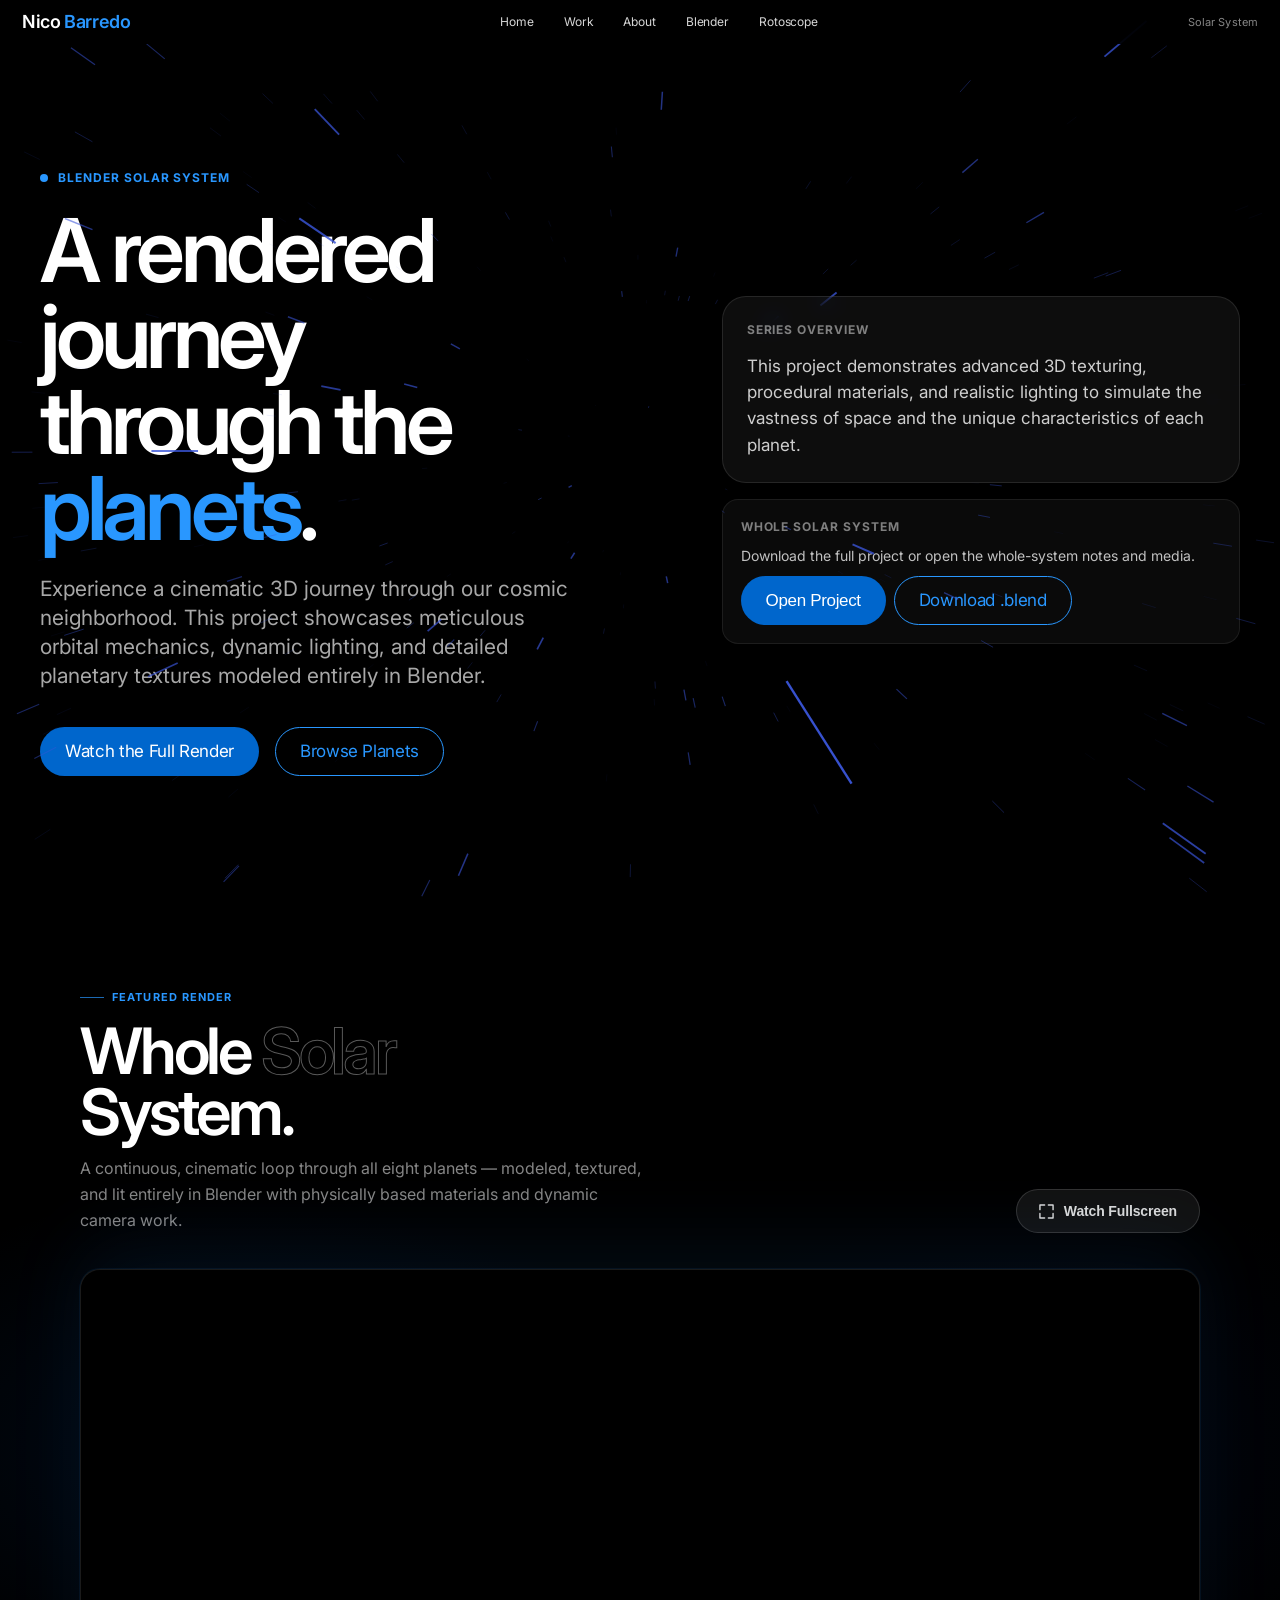
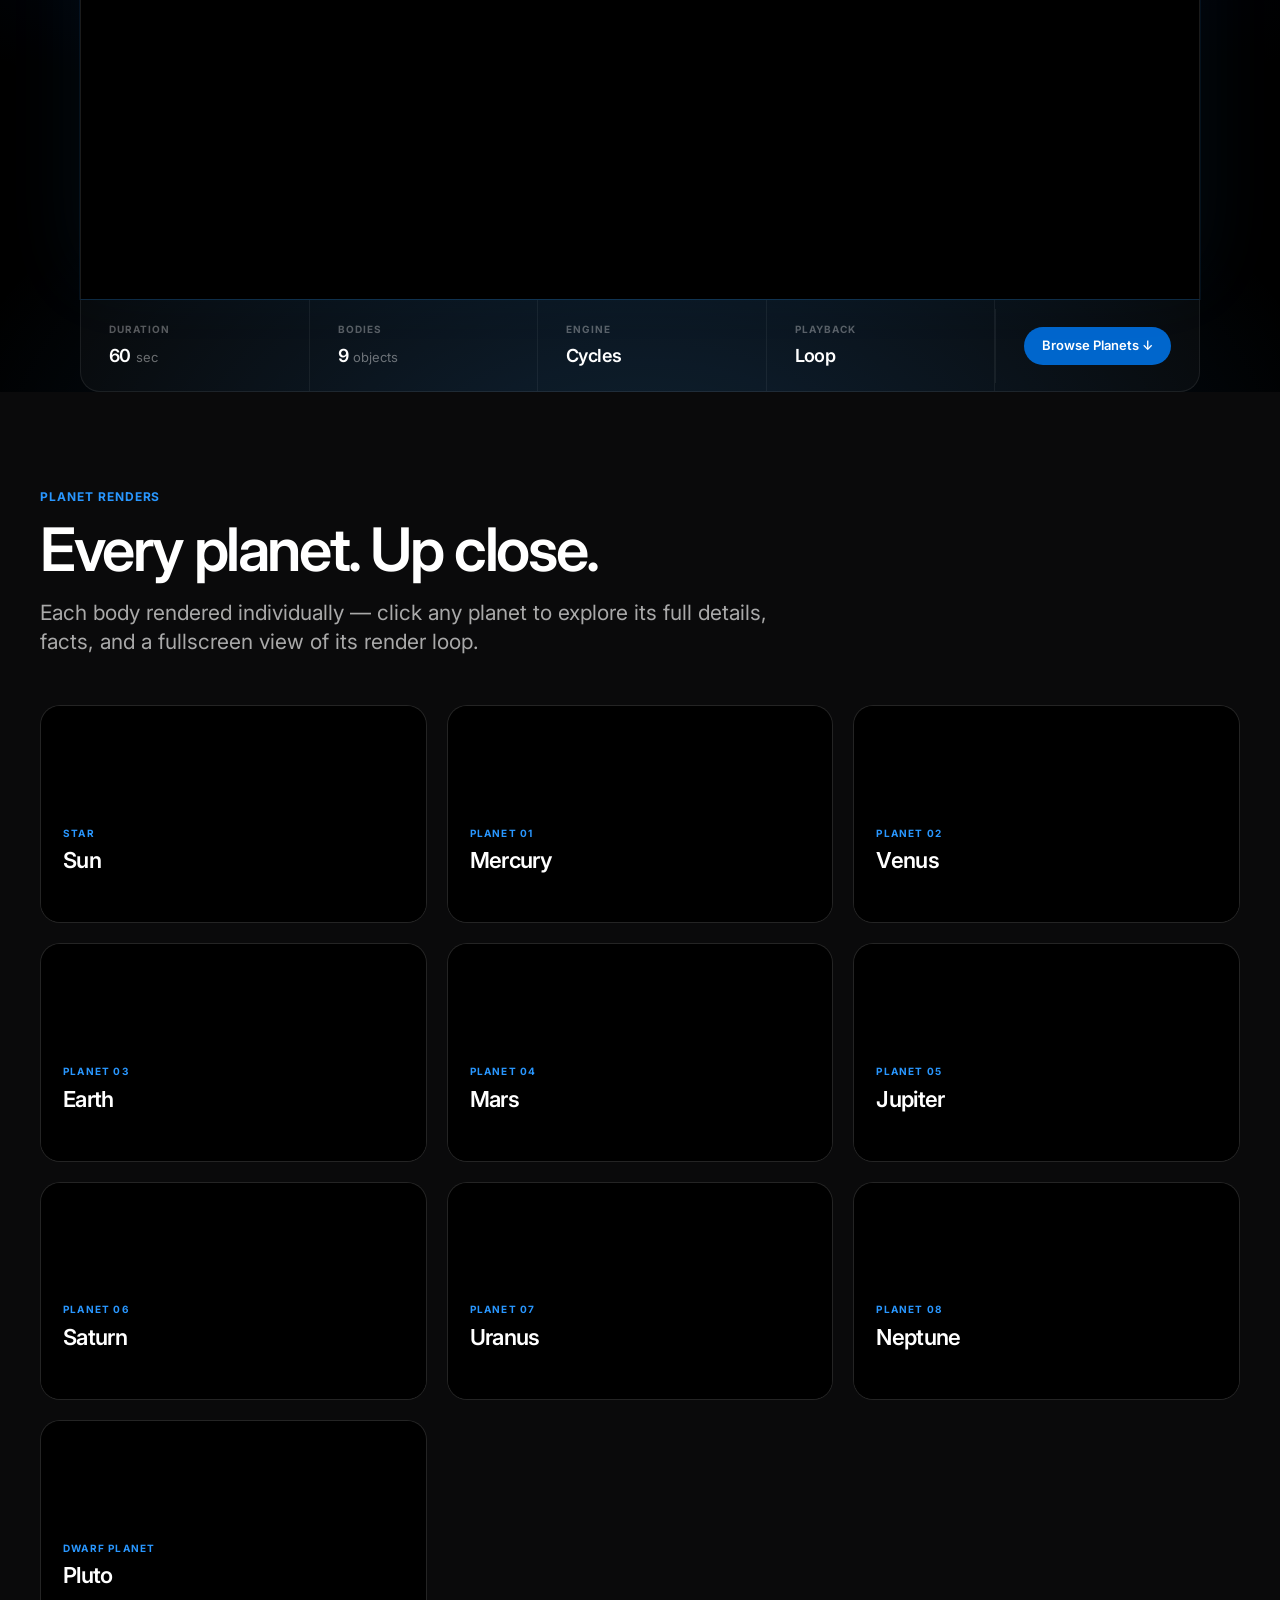
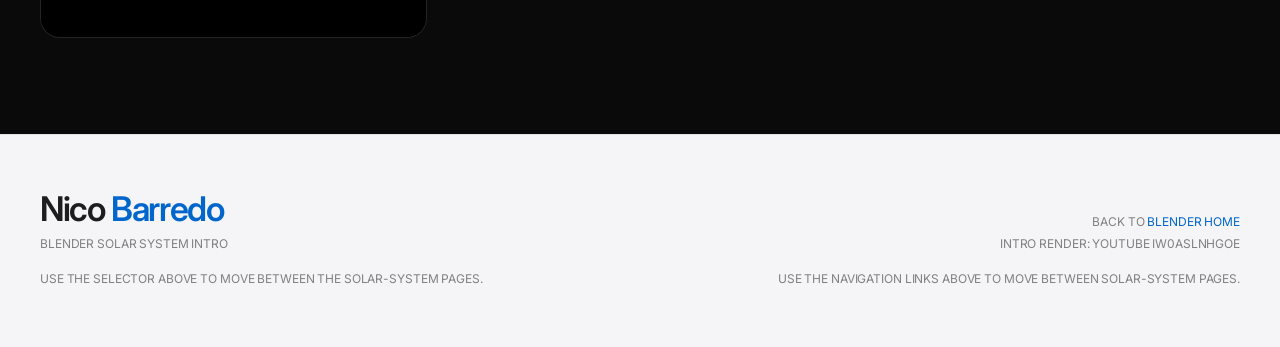
==== commit ad2bc53b: "remove blender video duplicates" ====
--- a/blender/index.html
+++ b/blender/index.html
@@ -256,10 +256,7 @@
       transform: translateY(-6px) scale(1.01); border-color: rgba(41,151,255,0.4);
       box-shadow: 0 24px 64px rgba(0,0,0,0.6), 0 0 0 1px rgba(41,151,255,0.2);
     }
-    .planet-video-block video,
-    .planet-video-block iframe { width: 100%; aspect-ratio: 16/9; display: block; background: #000; border: 0; pointer-events: none; }
-    .planet-video-block video { object-fit: cover; }
-    .video-fallback { display: none; }
+    .planet-video-block video { width: 100%; aspect-ratio: 16/9; display: block; background: #000; border: 0; object-fit: cover; }
 
     .planet-video-overlay {
       position: absolute; inset: 0;
@@ -839,13 +836,6 @@
           <video id="render-player" autoplay muted loop playsinline preload="metadata">
             <source src="media/solar_system.mp4" type="video/mp4" />
           </video>
-          <iframe
-            class="video-fallback render-video-fallback"
-            src="https://www.youtube-nocookie.com/embed/iW0AsLnhGoE?autoplay=1&mute=1&loop=1&playlist=iW0AsLnhGoE&controls=0&rel=0&modestbranding=1&playsinline=1&iv_load_policy=3&fs=0&disablekb=1"
-            title="Whole Solar System render"
-            allow="autoplay; encrypted-media; picture-in-picture"
-            allowfullscreen>
-          </iframe>
         </div>
 
         <div class="render-stats">
@@ -901,17 +891,9 @@
       <button class="modal-close" id="modal-close" aria-label="Close">✕</button>
 
       <div class="modal-video-shell">
-        <video id="modal-video" autoplay muted loop playsinline preload="metadata" hidden>
+        <video id="modal-video" autoplay muted loop playsinline preload="metadata">
           <source id="modal-video-src" src="" type="video/mp4" />
         </video>
-        <iframe
-          id="modal-youtube"
-          src=""
-          title="Whole Solar System render"
-          allow="autoplay; encrypted-media; picture-in-picture"
-          allowfullscreen
-          hidden>
-        </iframe>
         <div class="modal-video-controls">
           <button class="modal-btn modal-btn-fs" id="modal-fullscreen-btn">
             <svg width="16" height="16" viewBox="0 0 16 16" fill="none" xmlns="http://www.w3.org/2000/svg">
@@ -1005,21 +987,11 @@
   <script>
     /* ── RENDER FULLSCREEN ── */
     const renderPlayer = document.getElementById('render-player');
-    const renderYoutubeFallback = document.querySelector('.render-video-fallback');
     const renderFsBtn = document.getElementById('render-fs-btn');
-    if (renderPlayer && renderYoutubeFallback) {
-      renderPlayer.onerror = () => {
-        renderPlayer.hidden = true;
-        renderYoutubeFallback.classList.remove('video-fallback');
-      };
-    }
     renderFsBtn.addEventListener('click', () => {
-      const activePlayer = (!renderYoutubeFallback || renderYoutubeFallback.classList.contains('video-fallback'))
-        ? renderPlayer
-        : renderYoutubeFallback;
-      if (activePlayer.requestFullscreen) activePlayer.requestFullscreen();
-      else if (activePlayer.webkitRequestFullscreen) activePlayer.webkitRequestFullscreen();
-      else if (activePlayer.mozRequestFullScreen) activePlayer.mozRequestFullScreen();
+      if (renderPlayer.requestFullscreen) renderPlayer.requestFullscreen();
+      else if (renderPlayer.webkitRequestFullscreen) renderPlayer.webkitRequestFullscreen();
+      else if (renderPlayer.mozRequestFullScreen) renderPlayer.mozRequestFullScreen();
     });
 
     const youtubeIds = {
@@ -1203,13 +1175,6 @@
         <video autoplay muted loop playsinline preload="metadata">
           <source src="${getLocalBlenderVideoSrc(planet.file)}" type="video/mp4" />
         </video>
-        <iframe
-          class="video-fallback"
-          src="${getYoutubeEmbedUrl(youtubeIds[planet.id])}"
-          title="${planet.name} render"
-          allow="autoplay; encrypted-media; picture-in-picture"
-          allowfullscreen>
-        </iframe>
         <div class="planet-video-overlay">
           <div class="planet-video-tag">${planet.tag}</div>
           <div class="planet-video-name">${planet.name}</div>
@@ -1227,15 +1192,6 @@
       block.addEventListener('keydown', (e) => {
         if (e.key === 'Enter' || e.key === ' ') { e.preventDefault(); openModal(planet); }
       });
-
-      const previewVideo = block.querySelector('video');
-      const fallbackFrame = block.querySelector('iframe.video-fallback');
-      if (previewVideo && fallbackFrame) {
-        previewVideo.addEventListener('error', () => {
-          previewVideo.style.display = 'none';
-          fallbackFrame.classList.remove('video-fallback');
-        });
-      }
       grid.appendChild(block);
     });
 
@@ -1253,7 +1209,6 @@
     const modal                = document.getElementById('modal');
     const modalVideo           = document.getElementById('modal-video');
     const modalSrc             = document.getElementById('modal-video-src');
-    const modalYoutube         = document.getElementById('modal-youtube');
     const modalBadge           = document.getElementById('modal-badge');
     const modalTitle           = document.getElementById('modal-planet-title');
     const modalDesc            = document.getElementById('modal-desc');
@@ -1510,22 +1465,11 @@
       // Hide Sun note by default; it'll show on calculate if needed
       ageNoCalc.classList.remove('visible');
 
-      // Video / embedded source
-      modalYoutube.hidden = true;
-      modalYoutube.src = '';
+      // Video source
       modalVideo.hidden = false;
       modalSrc.src = getLocalBlenderVideoSrc(planet.file);
       modalVideo.load();
       modalVideo.play().catch(() => {});
-
-      modalVideo.onerror = () => {
-        if (modalYoutube.src) return;
-        modalSrc.src = '';
-        modalVideo.load();
-        modalVideo.hidden = true;
-        modalYoutube.hidden = false;
-        modalYoutube.src = getYoutubeEmbedUrl(youtubeIds[planet.id] || youtubeIds.whole_solar);
-      };
 
       // Blend download
       if (blendMap[planet.id]) {
@@ -1577,8 +1521,6 @@
       modalSrc.src = '';
       modalVideo.load();
       modalVideo.hidden = true;
-      modalYoutube.src = '';
-      modalYoutube.hidden = true;
       currentPlanet = null;
       currentCodeToken += 1;
     }
@@ -1591,13 +1533,6 @@
 
     /* Fullscreen */
     fsBtn.addEventListener('click', () => {
-      if (!modalYoutube.hidden && modalYoutube.src) {
-        if (modalYoutube.requestFullscreen) modalYoutube.requestFullscreen();
-        else if (modalYoutube.webkitRequestFullscreen) modalYoutube.webkitRequestFullscreen();
-        else if (modalYoutube.mozRequestFullScreen) modalYoutube.mozRequestFullScreen();
-        return;
-      }
-
       if (modalVideo.requestFullscreen) modalVideo.requestFullscreen();
       else if (modalVideo.webkitRequestFullscreen) modalVideo.webkitRequestFullscreen();
       else if (modalVideo.mozRequestFullScreen) modalVideo.mozRequestFullScreen();
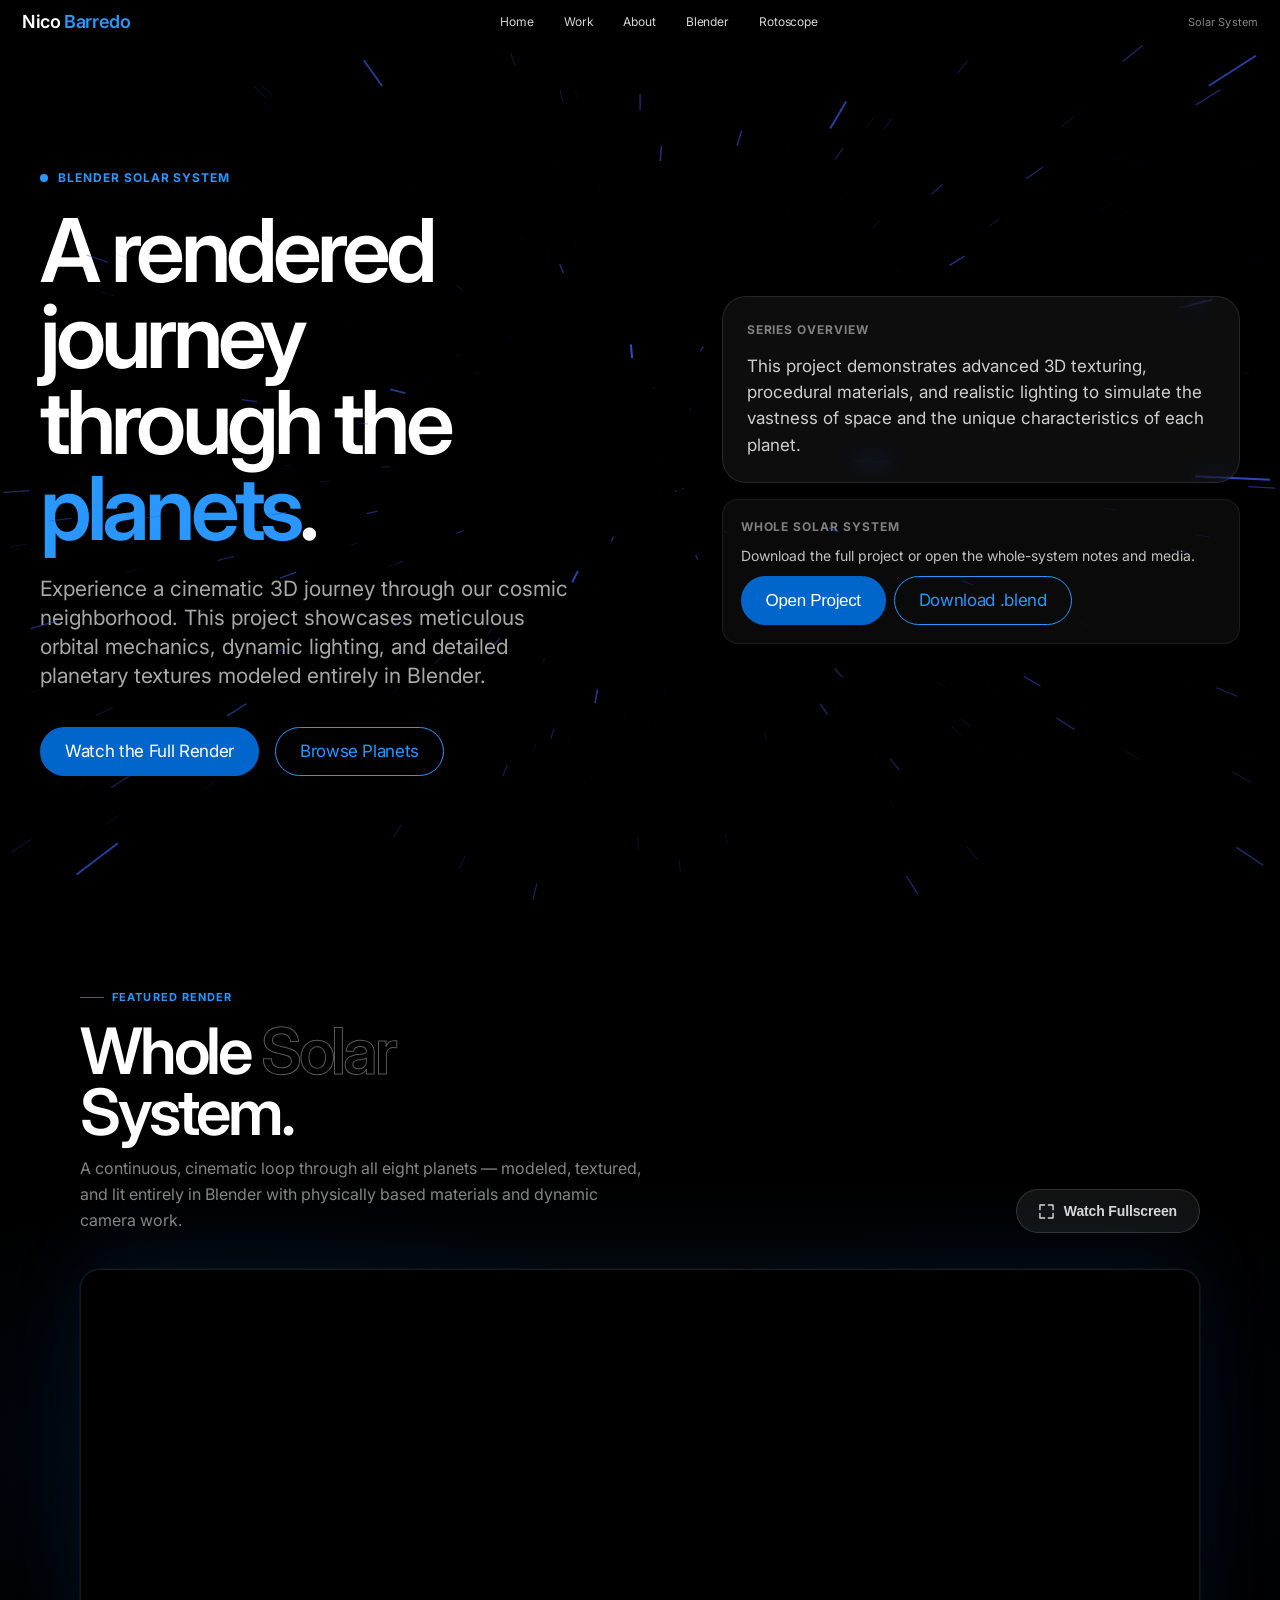
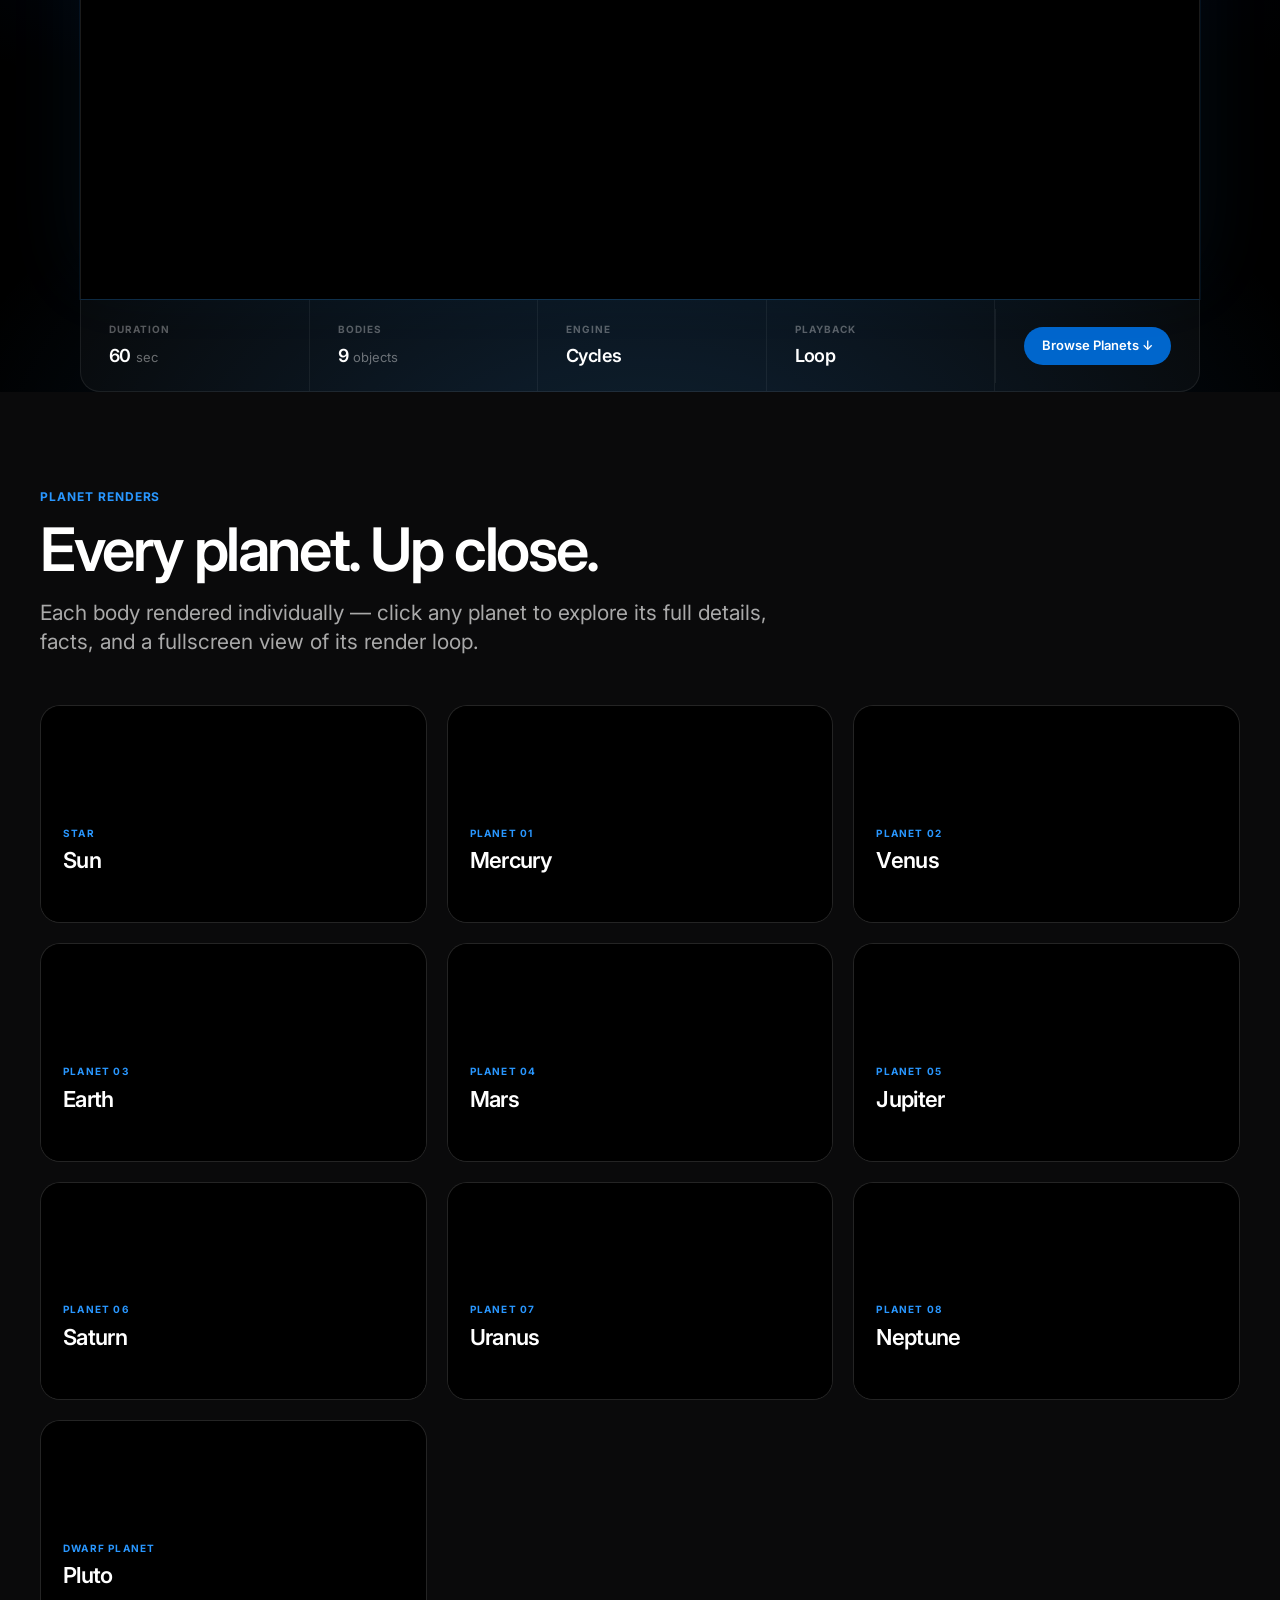
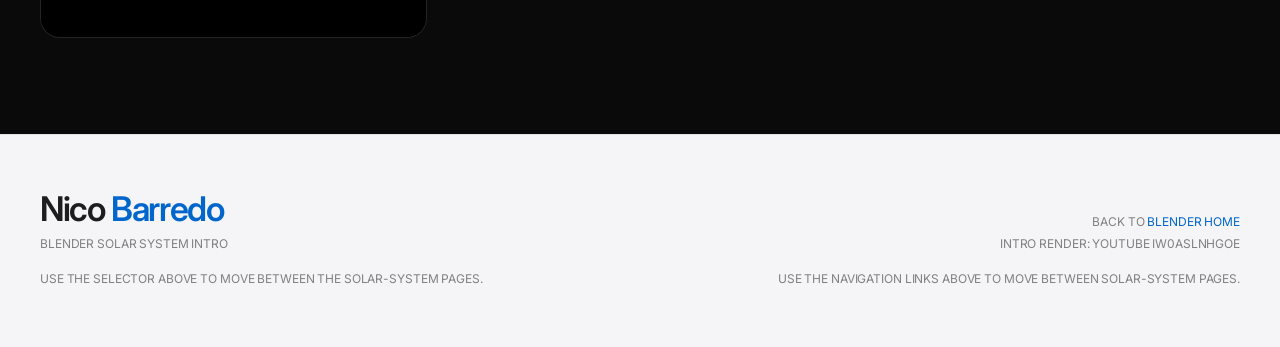
==== commit 28252170: "w" ====
--- a/blender/index.html
+++ b/blender/index.html
@@ -340,8 +340,13 @@
     .modal-btn-fs { background: rgba(255,255,255,0.14); color: var(--paper-white); border: 1px solid rgba(255,255,255,0.2); backdrop-filter: blur(8px); }
 
     .modal-body {
-      padding: 36px 40px 40px;
-      display: grid; grid-template-columns: 1fr auto; gap: 32px; align-items: start;
+      position: relative;
+      padding: 36px 260px 40px 40px;
+      display: block;
+    }
+
+    .modal-body > div:first-child {
+      width: 100%;
     }
 
     /* Allow grid children to shrink so long pre/code blocks don't expand the modal */
@@ -356,13 +361,46 @@
     .modal-title { margin: 0 0 12px; font-size: clamp(32px,5vw,52px); line-height: 1; letter-spacing: -0.05em; font-weight: 600; color: var(--paper-white); }
     .modal-desc { margin: 0; font-size: 16px; line-height: 1.65; color: rgba(255,255,255,0.72); max-width: 44rem; }
 
-    .modal-facts { margin-top: 28px; display: grid; grid-template-columns: repeat(3,1fr); gap: 12px; }
-    .modal-fact { padding: 16px 18px; border-radius: 14px; background: rgba(255,255,255,0.04); border: 1px solid rgba(255,255,255,0.08); }
+    .modal-facts {
+      width: 100%;
+      margin-top: 28px;
+      display: grid;
+      grid-template-columns: repeat(4, minmax(0, 1fr));
+      gap: 12px;
+      align-items: stretch;
+      justify-content: stretch;
+    }
+    .modal-fact {
+      width: auto;
+      min-width: 0;
+      flex: 1 1 0;
+      padding: 16px 18px;
+      border-radius: 14px;
+      background: rgba(255,255,255,0.04);
+      border: 1px solid rgba(255,255,255,0.08);
+    }
     .modal-fact-label { font-size: 10px; font-weight: 700; letter-spacing: 0.1em; text-transform: uppercase; color: rgba(255,255,255,0.4); margin-bottom: 6px; }
-    .modal-fact-value { font-size: 17px; font-weight: 600; letter-spacing: -0.03em; color: var(--paper-white); }
+    .modal-fact-value {
+      font-size: 17px;
+      font-weight: 600;
+      letter-spacing: -0.03em;
+      color: var(--paper-white);
+      white-space: nowrap;
+      overflow: hidden;
+      text-overflow: ellipsis;
+    }
+
+    .modal-side {
+      position: absolute;
+      top: 36px;
+      right: 40px;
+      width: 220px;
+      align-self: start;
+    }
 
     /* ── AGE CALCULATOR ── */
     .age-calc {
+      width: 100%;
       margin-top: 28px;
       padding: 24px;
       border-radius: 18px;
@@ -609,6 +647,7 @@
 
     /* ── CODE BLOCK ── */
     .planet-code-block {
+      width: 100%;
       margin-top: 28px;
       padding: 20px;
       border-radius: 14px;
@@ -635,11 +674,17 @@
       max-width: 100%;
     }
 
-    .code-copy-btn {
+    .code-actions {
       position: absolute;
       top: 12px;
-      right: 12px;
+      right: 20px;
       z-index: 10;
+      display: inline-flex;
+      gap: 8px;
+    }
+
+    .code-copy-btn,
+    .code-download-btn {
       min-height: 32px;
       padding: 0 12px;
       border-radius: 8px;
@@ -653,9 +698,12 @@
       cursor: pointer;
       transition: opacity 0.2s ease, background 0.2s ease;
     }
-    .code-copy-btn:hover { background: rgba(255,255,255,0.12); color: rgba(255,255,255,0.9); }
-    .code-copy-btn:active { transform: scale(0.95); }
-    .code-copy-btn.copied { color: rgba(41,151,255,0.9); }
+    .code-copy-btn:hover,
+    .code-download-btn:hover { background: rgba(255,255,255,0.12); color: rgba(255,255,255,0.9); }
+    .code-copy-btn:active,
+    .code-download-btn:active { transform: scale(0.95); }
+    .code-copy-btn.copied,
+    .code-download-btn.done { color: rgba(41,151,255,0.9); }
 
     .code-content {
       padding: 20px;
@@ -963,7 +1011,11 @@
           <div class="planet-code-block" id="planet-code-block">
             <div class="code-block-label">Planet Code in Python</div>
             <div class="code-block-container">
-              <button class="code-copy-btn" id="code-copy-btn" type="button">Copy code</button>
+              <div class="code-actions">
+                <button class="code-copy-btn" id="code-copy-btn" type="button">Copy code</button>
+                <button class="code-download-btn" id="code-download-txt-btn" type="button">Download .txt</button>
+                <button class="code-download-btn" id="code-download-py-btn" type="button">Download .py</button>
+              </div>
               <pre class="code-content" id="planet-code-content">Loading code...</pre>
             </div>
           </div>
@@ -1035,6 +1087,7 @@
           { label: "Type", value: "G-type Star" },
           { label: "Diameter", value: "1,392,700 km" },
           { label: "Surface Temp", value: "5,500 °C" },
+          { label: "Rotation", value: "25.4 days" },
         ]
       },
       {
@@ -1045,6 +1098,7 @@
           { label: "Orbit Period", value: "88 Earth days" },
           { label: "Diameter", value: "4,879 km" },
           { label: "Moons", value: "0" },
+          { label: "Rotation", value: "58.6 days" },
         ]
       },
       {
@@ -1055,6 +1109,7 @@
           { label: "Orbit Period", value: "225 Earth days" },
           { label: "Diameter", value: "12,104 km" },
           { label: "Surface Temp", value: "465 °C" },
+          { label: "Rotation", value: "243 days" },
         ]
       },
       {
@@ -1065,6 +1120,7 @@
           { label: "Orbit Period", value: "365.25 days" },
           { label: "Diameter", value: "12,742 km" },
           { label: "Moons", value: "1" },
+          { label: "Rotation", value: "23.9 hours" },
         ]
       },
       {
@@ -1075,6 +1131,7 @@
           { label: "Orbit Period", value: "687 Earth days" },
           { label: "Diameter", value: "6,779 km" },
           { label: "Moons", value: "2" },
+          { label: "Rotation", value: "24.6 hours" },
         ]
       },
       {
@@ -1085,6 +1142,7 @@
           { label: "Orbit Period", value: "11.9 Earth years" },
           { label: "Diameter", value: "139,820 km" },
           { label: "Moons", value: "95" },
+          { label: "Rotation", value: "9.9 hours" },
         ]
       },
       {
@@ -1095,6 +1153,7 @@
           { label: "Orbit Period", value: "29.5 Earth years" },
           { label: "Diameter", value: "116,460 km" },
           { label: "Ring Span", value: "~282,000 km" },
+          { label: "Rotation", value: "10.7 hours" },
         ]
       },
       {
@@ -1105,6 +1164,7 @@
           { label: "Orbit Period", value: "84 Earth years" },
           { label: "Diameter", value: "50,724 km" },
           { label: "Axial Tilt", value: "97.77°" },
+          { label: "Rotation", value: "17.2 hours" },
         ]
       },
       {
@@ -1115,6 +1175,7 @@
           { label: "Orbit Period", value: "165 Earth years" },
           { label: "Diameter", value: "49,244 km" },
           { label: "Wind Speed", value: "2,100 km/h" },
+          { label: "Rotation", value: "16.1 hours" },
         ]
       },
       {
@@ -1125,6 +1186,7 @@
           { label: "Orbit Period", value: "248 Earth years" },
           { label: "Diameter", value: "2,377 km" },
           { label: "Moons", value: "5" },
+          { label: "Rotation", value: "153.3 hours" },
         ]
       },
     ];
@@ -1218,6 +1280,8 @@
     const modalCodeBlock       = document.getElementById('planet-code-block');
     const modalCodeContent     = document.getElementById('planet-code-content');
     const codeCopyBtn          = document.getElementById('code-copy-btn');
+    const codeDownloadTxtBtn   = document.getElementById('code-download-txt-btn');
+    const codeDownloadPyBtn    = document.getElementById('code-download-py-btn');
     const closeBtns            = [document.getElementById('modal-close'), document.getElementById('modal-close-btn')];
     const fsBtn                = document.getElementById('modal-fullscreen-btn');
 
@@ -1249,7 +1313,14 @@
 
       modalCodeContent.textContent = 'Loading code...';
       codeCopyBtn.disabled = true;
+      codeDownloadTxtBtn.disabled = true;
+      codeDownloadPyBtn.disabled = true;
       codeCopyBtn.textContent = 'Copy code';
+      codeDownloadTxtBtn.textContent = 'Download .txt';
+      codeDownloadPyBtn.textContent = 'Download .py';
+      codeCopyBtn.classList.remove('copied');
+      codeDownloadTxtBtn.classList.remove('done');
+      codeDownloadPyBtn.classList.remove('done');
 
       try {
         let codeText = planetCodeCache.get(codeUrl);
@@ -1267,11 +1338,15 @@
 
         modalCodeContent.textContent = codeText.trimEnd() || 'No code available for this planet.';
         codeCopyBtn.disabled = false;
+        codeDownloadTxtBtn.disabled = false;
+        codeDownloadPyBtn.disabled = false;
       } catch {
         if (loadToken !== currentCodeToken || !currentPlanet || currentPlanet.id !== planet.id) return;
 
         modalCodeContent.textContent = 'Unable to load this planet code file.';
         codeCopyBtn.disabled = true;
+        codeDownloadTxtBtn.disabled = true;
+        codeDownloadPyBtn.disabled = true;
       }
     }
 
@@ -1296,6 +1371,30 @@
         document.execCommand('copy');
         selection.removeAllRanges();
       }
+    }
+
+    function downloadPlanetCode(extension) {
+      const codeText = modalCodeContent.textContent || '';
+      const targetBtn = extension === 'py' ? codeDownloadPyBtn : codeDownloadTxtBtn;
+      if (!codeText || targetBtn.disabled) return;
+
+      const baseName = currentPlanet?.id ? `${currentPlanet.id}-code` : 'planet-code';
+      const blob = new Blob([codeText], { type: 'text/plain;charset=utf-8' });
+      const url = URL.createObjectURL(blob);
+      const anchor = document.createElement('a');
+      anchor.href = url;
+      anchor.download = `${baseName}.${extension}`;
+      document.body.appendChild(anchor);
+      anchor.click();
+      anchor.remove();
+      URL.revokeObjectURL(url);
+
+      targetBtn.textContent = 'Downloaded';
+      targetBtn.classList.add('done');
+      setTimeout(() => {
+        targetBtn.textContent = extension === 'py' ? 'Download .py' : 'Download .txt';
+        targetBtn.classList.remove('done');
+      }, 1400);
     }
 
     /* ── AGE VALIDATION & CALCULATION ── */
@@ -1429,6 +1528,8 @@
     });
 
     codeCopyBtn.addEventListener('click', copyPlanetCode);
+    codeDownloadTxtBtn.addEventListener('click', () => downloadPlanetCode('txt'));
+    codeDownloadPyBtn.addEventListener('click', () => downloadPlanetCode('py'));
 
     /* ── OPEN MODAL ── */
     function openModal(planet) {
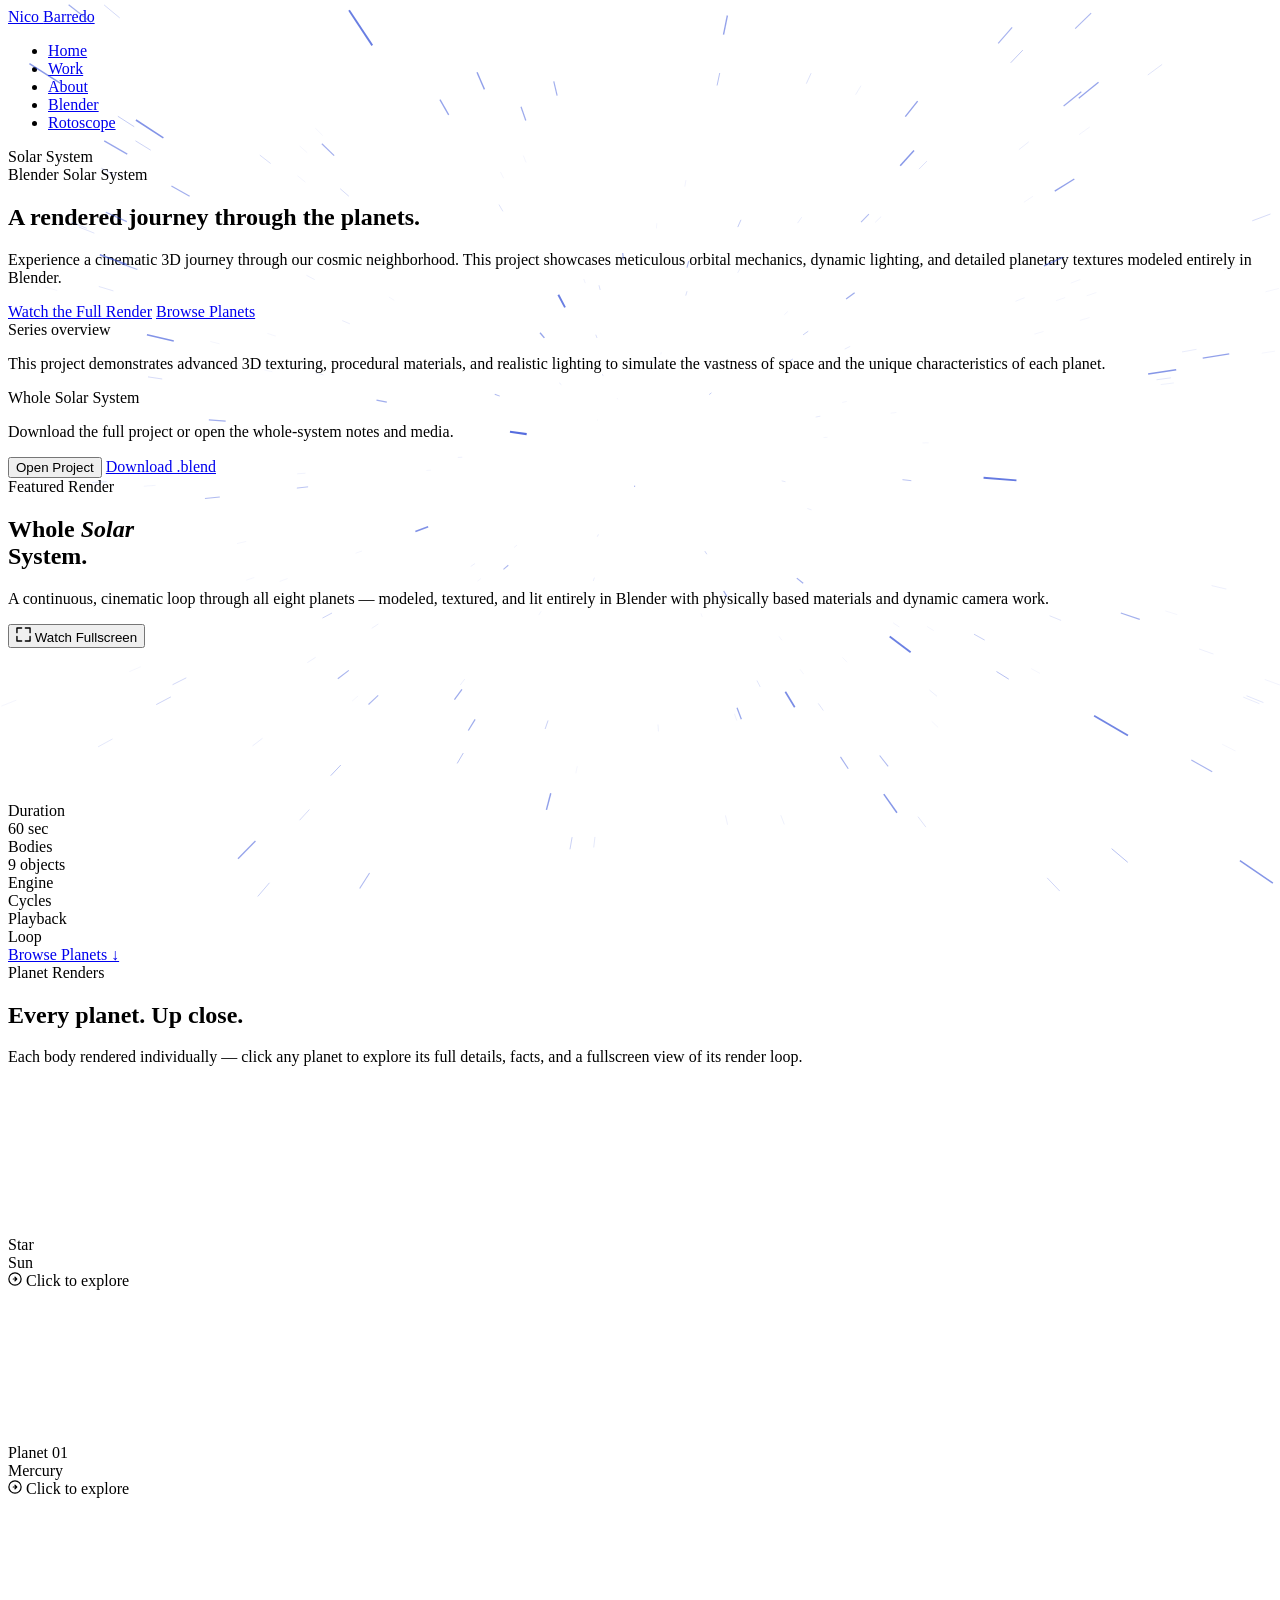
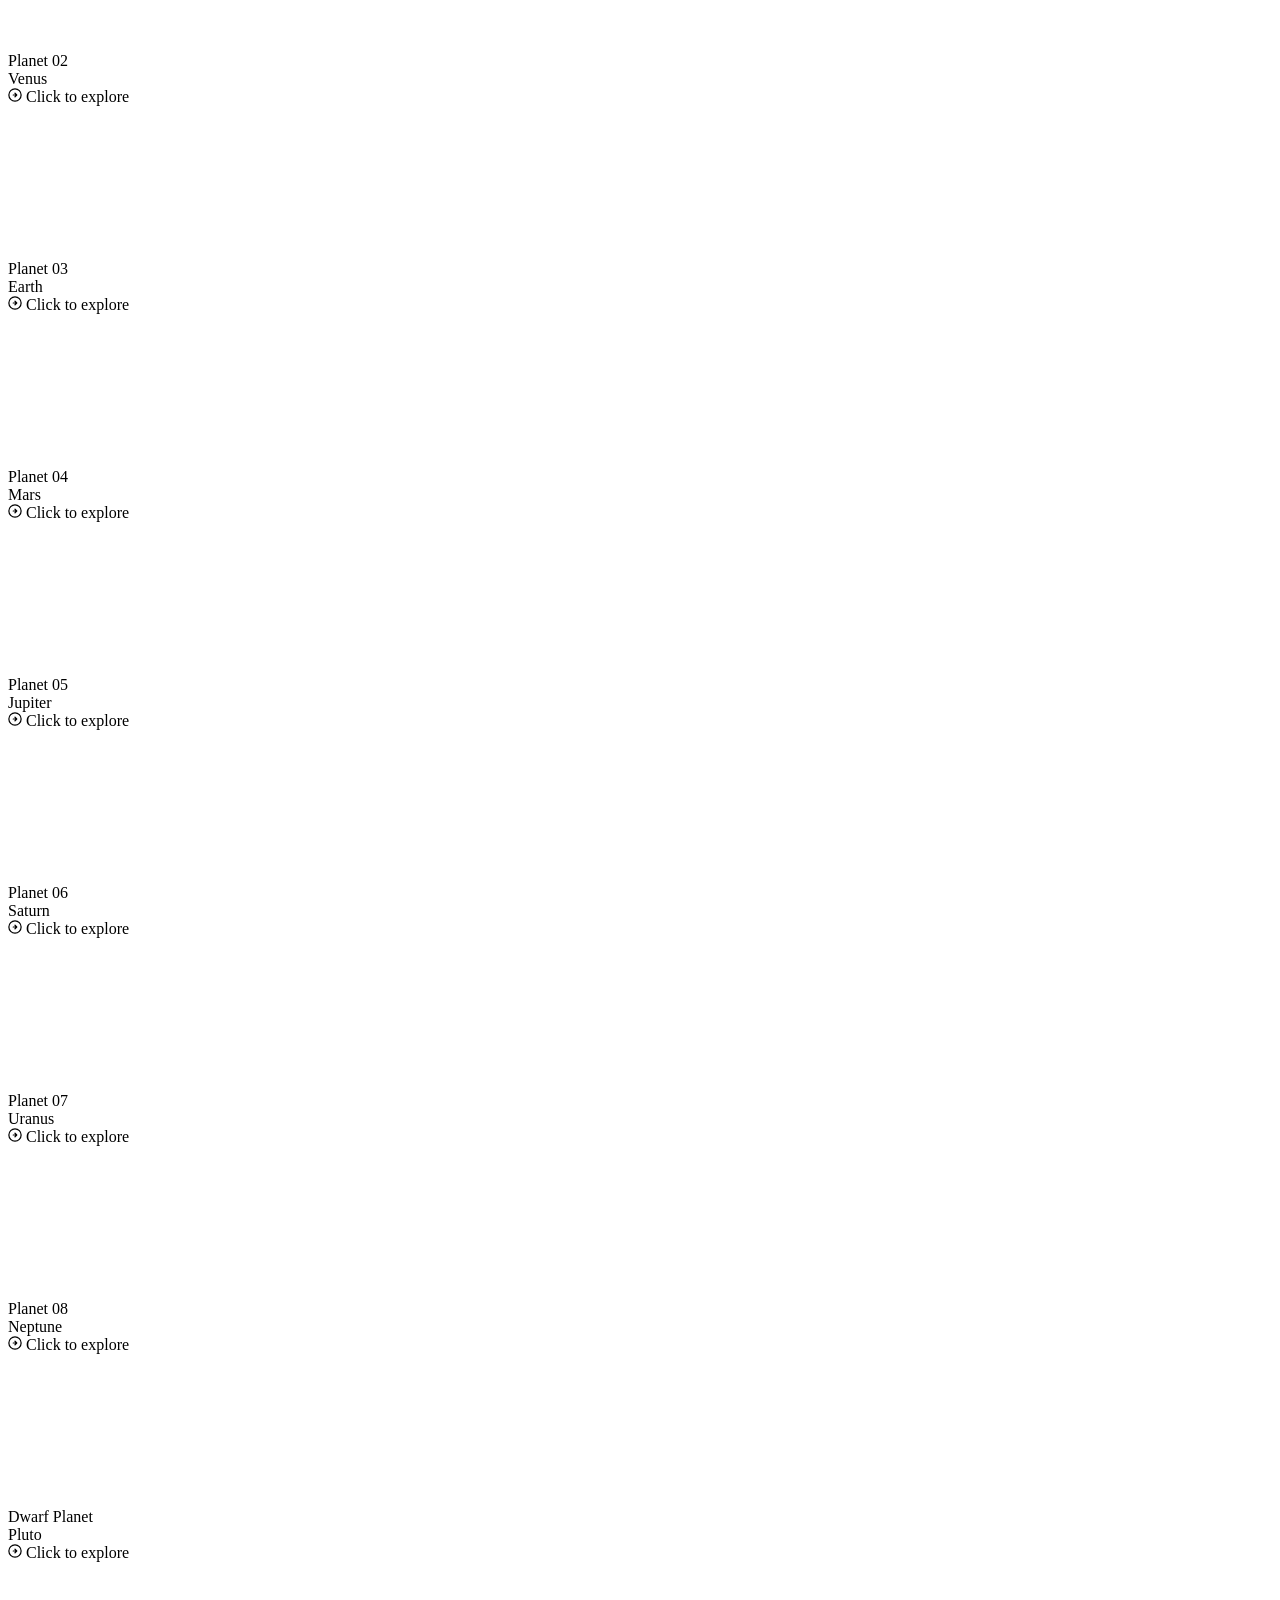
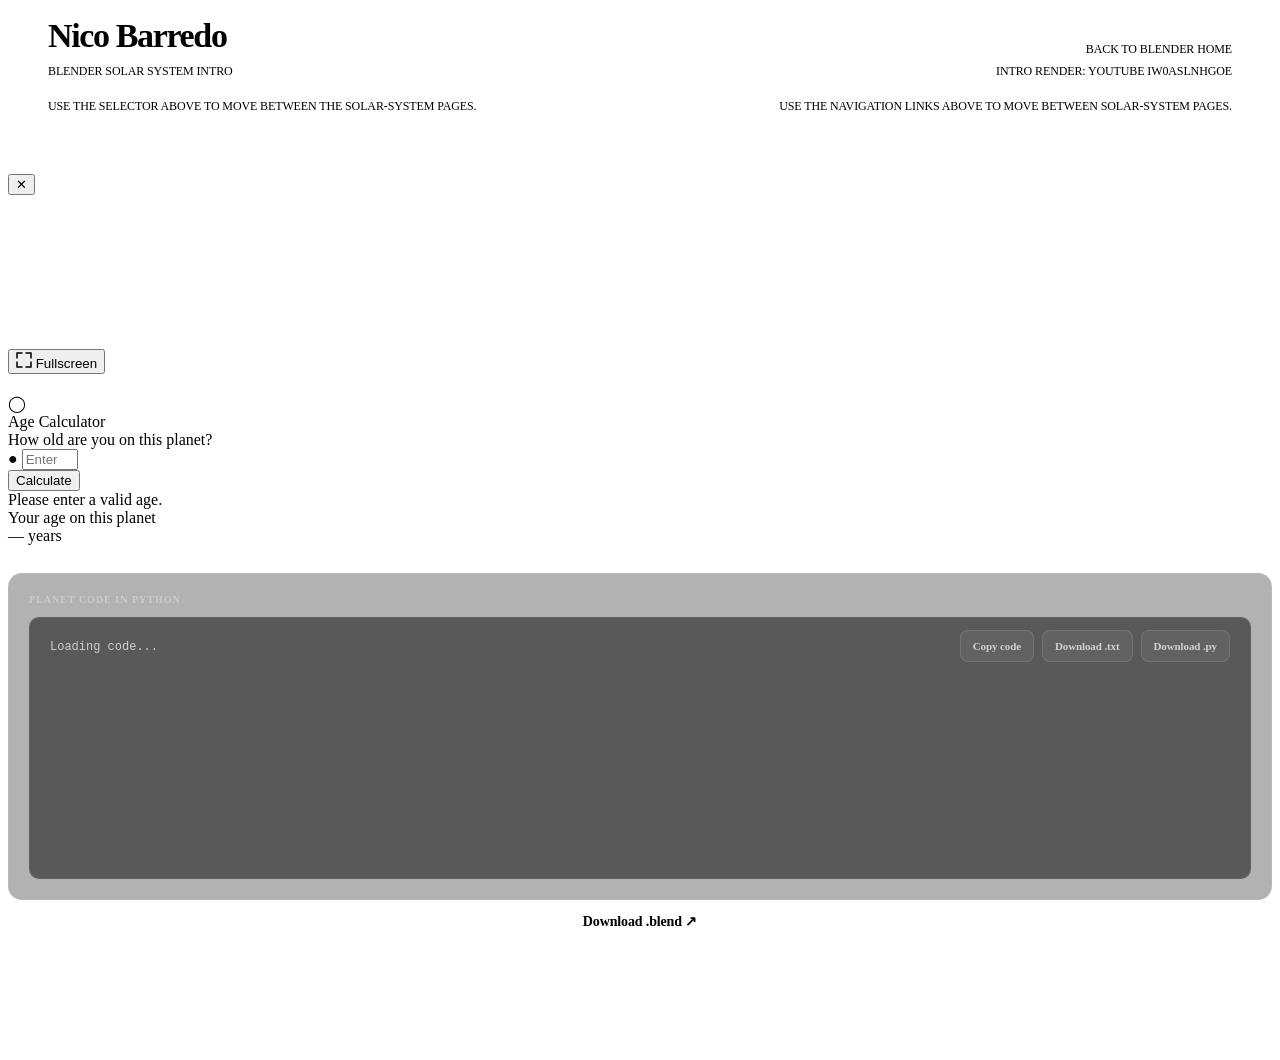
==== commit 304727f6: "W" ====
--- a/blender/index.html
+++ b/blender/index.html
@@ -13,622 +13,6 @@
     *::before,
     *::after {
       box-sizing: border-box;
-    }
-
-    html {
-      scroll-behavior: smooth;
-    }
-
-    :root {
-      --action-blue: #0066cc;
-      --focus-blue: #0071e3;
-      --sky-blue: #2997ff;
-      --near-black: #1d1d1f;
-      --paper-white: #ffffff;
-      --parchment: #f5f5f7;
-      --dark-tile-1: #272729;
-      --dark-tile-2: #2a2a2c;
-      --pure-black: #000000;
-      --pearl-btn: #fafafc;
-      --hairline: rgba(0, 0, 0, 0.08);
-      --hairline-dark: rgba(255, 255, 255, 0.12);
-      --muted-80: rgba(0, 0, 0, 0.8);
-      --muted-48: rgba(0, 0, 0, 0.48);
-    }
-
-    body {
-      margin: 0;
-      font-family: "Inter", system-ui, -apple-system, BlinkMacSystemFont, "Helvetica Neue", Helvetica, Arial, sans-serif;
-      font-size: 17px;
-      line-height: 1.47;
-      color: var(--near-black);
-      background: var(--paper-white);
-      overflow-x: hidden;
-      -webkit-font-smoothing: antialiased;
-      text-rendering: optimizeLegibility;
-    }
-
-    a { color: inherit; }
-    img, video { display: block; max-width: 100%; }
-
-    /* ── NAV ── */
-    nav {
-      position: fixed;
-      top: 0; left: 0; right: 0;
-      z-index: 200;
-      height: 44px;
-      display: flex;
-      align-items: center;
-      justify-content: space-between;
-      gap: 24px;
-      padding: 0 22px;
-      background: rgba(0, 0, 0, 0.84);
-      backdrop-filter: saturate(180%) blur(20px);
-      -webkit-backdrop-filter: saturate(180%) blur(20px);
-    }
-
-    .nav-logo {
-      font-size: 18px; font-weight: 600; letter-spacing: -0.02em;
-      color: var(--paper-white); text-decoration: none; white-space: nowrap;
-    }
-    .nav-logo span { color: var(--sky-blue); }
-
-    .nav-links {
-      display: flex; align-items: center; gap: 2px;
-      list-style: none; margin: 0; padding: 0;
-    }
-    .nav-links a {
-      display: inline-flex; align-items: center; min-height: 32px;
-      padding: 0 14px; font-size: 12px; letter-spacing: -0.01em;
-      color: rgba(255,255,255,0.84); text-decoration: none; transition: color 0.2s ease;
-    }
-    .nav-links a:hover { color: var(--paper-white); }
-
-    .nav-badge {
-      font-size: 11px; letter-spacing: 0.01em;
-      color: rgba(255,255,255,0.52); white-space: nowrap;
-    }
-
-    /* ── HERO ── */
-    .hero {
-      position: relative; overflow: hidden; min-height: 100vh;
-      padding: 120px 40px 80px; background: var(--pure-black); color: var(--paper-white);
-      display: grid; grid-template-columns: minmax(0,1.1fr) minmax(300px,0.9fr);
-      gap: 48px; align-items: center;
-    }
-
-    .hero-eyebrow {
-      display: inline-flex; align-items: center; gap: 10px; margin-bottom: 20px;
-      color: var(--sky-blue); font-size: 12px; font-weight: 700;
-      letter-spacing: 0.08em; text-transform: uppercase;
-    }
-    .hero-eyebrow::before {
-      content: ""; width: 8px; height: 8px; border-radius: 999px; background: var(--sky-blue);
-    }
-
-    .hero-title {
-      margin: 0; font-size: clamp(44px,7.2vw,88px); line-height: 0.98;
-      letter-spacing: -0.055em; font-weight: 600; max-width: 9ch;
-    }
-    .hero-title .accent { color: var(--sky-blue); }
-
-    .hero-sub {
-      max-width: 34rem; margin: 24px 0 0; font-size: 21px;
-      line-height: 1.38; color: rgba(255,255,255,0.66);
-    }
-
-    .hero-ctas { display: flex; flex-wrap: wrap; gap: 16px; margin-top: 36px; }
-
-    .btn-pill-primary, .btn-pill-ghost, .inline-link { text-decoration: none; }
-    .btn-pill-primary, .btn-pill-ghost {
-      display: inline-flex; align-items: center; justify-content: center;
-      min-height: 44px; padding: 11px 24px; border-radius: 980px; font-size: 17px;
-      letter-spacing: -0.02em;
-      transition: transform 0.15s ease, opacity 0.2s ease, background 0.2s ease, border-color 0.2s ease;
-      white-space: nowrap; cursor: pointer;
-    }
-    .btn-pill-primary { background: var(--action-blue); color: var(--paper-white); border: 1px solid transparent; }
-    .btn-pill-primary:hover { opacity: 0.9; }
-    .btn-pill-primary:active { transform: scale(0.95); }
-    .btn-pill-ghost { background: transparent; color: var(--sky-blue); border: 1px solid var(--sky-blue); }
-    .btn-pill-ghost:hover { background: rgba(41,151,255,0.1); }
-    .btn-pill-ghost:active { transform: scale(0.95); }
-
-    .hero-aside { display: grid; gap: 16px; }
-    .hero-panel {
-      padding: 24px; border-radius: 24px;
-      background: rgba(255,255,255,0.05); border: 1px solid rgba(255,255,255,0.1);
-      backdrop-filter: blur(12px);
-    }
-    .hero-panel-label { margin-bottom: 14px; color: rgba(255,255,255,0.48); font-size: 12px; font-weight: 700; letter-spacing: 0.08em; text-transform: uppercase; }
-    .hero-panel-copy { margin: 0; font-size: 17px; line-height: 1.55; color: rgba(255,255,255,0.8); }
-
-    .selector-card {
-      padding: 24px; border-radius: 24px;
-      background: rgba(255,255,255,0.05); border: 1px solid rgba(255,255,255,0.1);
-      backdrop-filter: blur(12px); display: grid; gap: 14px;
-    }
-    .project-card {
-      padding: 18px; border-radius: 16px;
-      background: rgba(255,255,255,0.04); border: 1px solid rgba(255,255,255,0.08);
-      display: grid; gap: 10px;
-    }
-    .project-label { font-size: 12px; font-weight: 700; letter-spacing: 0.08em; text-transform: uppercase; color: rgba(255,255,255,0.48); }
-    .project-copy { margin: 0; font-size: 14px; color: rgba(255,255,255,0.75); }
-    .project-actions { display: flex; gap: 8px; }
-    .selector-label { font-size: 12px; font-weight: 700; letter-spacing: 0.08em; text-transform: uppercase; color: rgba(255,255,255,0.48); }
-    .selector-row { display: grid; grid-template-columns: minmax(0,1fr) auto; gap: 10px; align-items: center; }
-    .planet-select {
-      min-width: 0; min-height: 44px; padding: 0 16px; border-radius: 980px;
-      border: 1px solid rgba(255,255,255,0.12); background: rgba(255,255,255,0.95);
-      color: var(--near-black); font: inherit; appearance: none; outline: none;
-    }
-    .selector-note { margin: 0; font-size: 14px; line-height: 1.45; color: rgba(255,255,255,0.7); }
-
-    /* ── TILES ── */
-    .tile { padding: 96px 40px; }
-    .tile-light { background: var(--paper-white); color: var(--near-black); }
-    .tile-dark { background: var(--dark-tile-1); color: var(--paper-white); }
-
-    .section-title { margin: 0; font-size: clamp(34px,4.8vw,60px); line-height: 1.05; letter-spacing: -0.04em; font-weight: 600; }
-    .section-eyebrow { margin-bottom: 12px; font-size: 12px; font-weight: 700; letter-spacing: 0.08em; text-transform: uppercase; }
-    .tile-light .section-eyebrow { color: var(--action-blue); }
-    .tile-dark .section-eyebrow { color: var(--sky-blue); }
-    .section-lead { max-width: 46rem; margin: 18px 0 0; font-size: 21px; line-height: 1.38; opacity: 0.78; }
-
-    /* ── MAIN RENDER ── */
-    .render-section { position: relative; background: #000; overflow: hidden; padding: 0; }
-    .render-section::before {
-      content: ""; position: absolute; inset: 0;
-      background:
-        radial-gradient(ellipse 80% 60% at 50% 110%, rgba(41,151,255,0.18) 0%, transparent 70%),
-        radial-gradient(ellipse 60% 40% at 20% 50%, rgba(0,80,180,0.12) 0%, transparent 60%),
-        radial-gradient(ellipse 60% 40% at 80% 50%, rgba(0,40,120,0.10) 0%, transparent 60%);
-      pointer-events: none; z-index: 1;
-    }
-    .render-inner { position: relative; z-index: 2; max-width: 1200px; margin: 0 auto; padding: 80px 40px 0; }
-    .render-header { display: grid; grid-template-columns: 1fr auto; align-items: flex-end; gap: 32px; margin-bottom: 36px; }
-    .render-eyebrow {
-      display: inline-flex; align-items: center; gap: 8px;
-      font-size: 11px; font-weight: 700; letter-spacing: 0.1em; text-transform: uppercase;
-      color: var(--sky-blue); margin-bottom: 14px;
-    }
-    .render-eyebrow::before { content: ""; width: 24px; height: 1px; background: var(--sky-blue); opacity: 0.7; }
-    .render-title { margin: 0; font-size: clamp(36px,5vw,68px); line-height: 0.96; letter-spacing: -0.05em; font-weight: 600; color: var(--paper-white); }
-    .render-title em { font-style: normal; color: transparent; -webkit-text-stroke: 1px rgba(255,255,255,0.35); }
-    .render-desc { max-width: 36rem; margin: 14px 0 0; font-size: 16px; line-height: 1.6; color: rgba(255,255,255,0.52); }
-    .render-fs-btn {
-      display: inline-flex; align-items: center; gap: 10px; min-height: 44px; padding: 11px 22px;
-      border-radius: 980px; font-size: 14px; font-weight: 600; letter-spacing: -0.01em;
-      background: rgba(255,255,255,0.07); border: 1px solid rgba(255,255,255,0.14);
-      color: rgba(255,255,255,0.84); cursor: pointer; text-decoration: none; white-space: nowrap;
-      flex-shrink: 0; transition: background 0.2s ease, border-color 0.2s ease, color 0.2s ease, transform 0.15s ease;
-    }
-    .render-fs-btn:hover { background: rgba(41,151,255,0.15); border-color: rgba(41,151,255,0.4); color: var(--paper-white); }
-    .render-fs-btn:active { transform: scale(0.96); }
-
-    .render-frame {
-      position: relative; border-radius: 20px 20px 0 0; overflow: hidden;
-      background: #000; border: 1px solid rgba(255,255,255,0.1); border-bottom: none;
-      box-shadow: 0 0 0 1px rgba(41,151,255,0.08), 0 -24px 80px rgba(41,151,255,0.08), inset 0 1px 0 rgba(255,255,255,0.08);
-    }
-    .render-frame video,
-    .render-frame iframe { width: 100%; aspect-ratio: 16/9; display: block; background: #000; border: 0; }
-    .render-frame video { object-fit: cover; }
-    .render-frame::after {
-      content: ""; position: absolute; inset: 0;
-      background: repeating-linear-gradient(to bottom, transparent 0px, transparent 3px, rgba(0,0,0,0.04) 3px, rgba(0,0,0,0.04) 4px);
-      pointer-events: none;
-    }
-
-    .render-stats {
-      display: grid; grid-template-columns: repeat(4,1fr) auto; align-items: center; gap: 0;
-      background: rgba(255,255,255,0.03); border: 1px solid rgba(255,255,255,0.08);
-      border-top: 1px solid rgba(41,151,255,0.15); border-radius: 0 0 20px 20px; overflow: hidden;
-    }
-    .render-stat { padding: 22px 28px; border-right: 1px solid rgba(255,255,255,0.06); }
-    .render-stat-label { font-size: 10px; font-weight: 700; letter-spacing: 0.1em; text-transform: uppercase; color: rgba(255,255,255,0.32); margin-bottom: 6px; }
-    .render-stat-value { font-size: 18px; font-weight: 600; letter-spacing: -0.03em; color: var(--paper-white); }
-    .render-stat-value .unit { font-size: 13px; font-weight: 400; color: rgba(255,255,255,0.4); margin-left: 2px; letter-spacing: 0; }
-    .render-stats-cta { padding: 18px 28px; border-left: 1px solid rgba(255,255,255,0.06); }
-    .render-watch-btn {
-      display: inline-flex; align-items: center; gap: 8px; min-height: 38px; padding: 9px 18px;
-      border-radius: 980px; font-size: 13px; font-weight: 600; background: var(--action-blue);
-      color: var(--paper-white); border: none; cursor: pointer; white-space: nowrap;
-      text-decoration: none; transition: opacity 0.2s ease, transform 0.15s ease;
-    }
-    .render-watch-btn:hover { opacity: 0.88; }
-
-    /* ── PLANET VIDEO GRID ── */
-    .video-tile { background: #0a0a0b; padding: 96px 40px; }
-    .video-tile .section-eyebrow { color: var(--sky-blue); }
-    .video-tile .section-title { color: var(--paper-white); }
-    .video-tile .section-lead { color: rgba(255,255,255,0.65); opacity: 1; }
-
-    .planet-video-grid { display: grid; grid-template-columns: repeat(3,1fr); gap: 20px; margin-top: 48px; }
-
-    .planet-video-block {
-      position: relative; border-radius: 20px; overflow: hidden; cursor: pointer;
-      background: #111; border: 1px solid rgba(255,255,255,0.08);
-      transition: transform 0.3s cubic-bezier(0.25,0.46,0.45,0.94), border-color 0.3s ease, box-shadow 0.3s ease;
-    }
-    .planet-video-block:hover {
-      transform: translateY(-6px) scale(1.01); border-color: rgba(41,151,255,0.4);
-      box-shadow: 0 24px 64px rgba(0,0,0,0.6), 0 0 0 1px rgba(41,151,255,0.2);
-    }
-    .planet-video-block video { width: 100%; aspect-ratio: 16/9; display: block; background: #000; border: 0; object-fit: cover; }
-
-    .planet-video-overlay {
-      position: absolute; inset: 0;
-      background: linear-gradient(to top, rgba(0,0,0,0.88) 0%, rgba(0,0,0,0.3) 50%, rgba(0,0,0,0) 100%);
-      display: flex; flex-direction: column; justify-content: flex-end;
-      padding: 20px 22px; transition: background 0.3s ease;
-    }
-    .planet-video-block:hover .planet-video-overlay {
-      background: linear-gradient(to top, rgba(0,0,0,0.92) 0%, rgba(0,0,0,0.45) 55%, rgba(0,0,0,0.1) 100%);
-    }
-    .planet-video-tag { font-size: 10px; font-weight: 700; letter-spacing: 0.12em; text-transform: uppercase; color: var(--sky-blue); margin-bottom: 4px; }
-    .planet-video-name { font-size: 22px; font-weight: 600; letter-spacing: -0.03em; color: var(--paper-white); margin: 0 0 8px; }
-    .planet-video-hint {
-      display: inline-flex; align-items: center; gap: 6px; font-size: 12px;
-      color: rgba(255,255,255,0.6); opacity: 0; transform: translateY(6px);
-      transition: opacity 0.25s ease, transform 0.25s ease;
-    }
-    .planet-video-block:hover .planet-video-hint { opacity: 1; transform: translateY(0); }
-
-    /* ── MODAL ── */
-    .modal-backdrop {
-      position: fixed; inset: 0; z-index: 500;
-      background: rgba(0,0,0,0.92);
-      backdrop-filter: blur(20px) saturate(120%);
-      -webkit-backdrop-filter: blur(20px) saturate(120%);
-      display: flex; align-items: center; justify-content: center;
-      padding: 24px; opacity: 0; pointer-events: none; transition: opacity 0.3s ease;
-    }
-    .modal-backdrop.open { opacity: 1; pointer-events: auto; }
-
-    .modal {
-      position: relative; width: 100%; max-width: 960px;
-      max-height: calc(100vh - 48px); overflow-y: auto;
-      border-radius: 28px; background: #111214;
-      border: 1px solid rgba(255,255,255,0.1);
-      box-shadow: 0 48px 120px rgba(0,0,0,0.8);
-      transform: translateY(28px) scale(0.97);
-      transition: transform 0.35s cubic-bezier(0.25,0.46,0.45,0.94);
-      scrollbar-width: thin; scrollbar-color: rgba(255,255,255,0.12) transparent;
-    }
-    .modal-backdrop.open .modal { transform: translateY(0) scale(1); }
-
-    .modal-close {
-      position: absolute; top: 20px; right: 20px; z-index: 10;
-      width: 38px; height: 38px; border-radius: 50%;
-      background: rgba(255,255,255,0.08); border: 1px solid rgba(255,255,255,0.12);
-      color: rgba(255,255,255,0.8); display: grid; place-items: center;
-      cursor: pointer; transition: background 0.2s ease, color 0.2s ease;
-      font-size: 18px; line-height: 1;
-    }
-    .modal-close:hover { background: rgba(255,255,255,0.16); color: var(--paper-white); }
-
-    .modal-video-shell {
-      position: relative;
-      border-radius: 28px 28px 0 0;
-      overflow: hidden;
-      background: #000;
-      aspect-ratio: 16 / 9;
-    }
-    .modal-video-shell video,
-    .modal-video-shell iframe {
-      position: absolute;
-      inset: 0;
-      width: 100%;
-      height: 100%;
-      display: block;
-      border: 0;
-      background: #000;
-      pointer-events: none;
-    }
-    .modal-video-shell video { object-fit: cover; }
-
-    .modal-video-controls { position: absolute; bottom: 20px; right: 20px; display: flex; gap: 10px; }
-    .modal-btn {
-      display: inline-flex; align-items: center; gap: 8px; min-height: 38px; padding: 0 16px;
-      border-radius: 980px; font-size: 13px; font-weight: 600; letter-spacing: -0.01em;
-      cursor: pointer; border: none; transition: transform 0.15s ease, opacity 0.2s ease;
-    }
-    .modal-btn:hover { opacity: 0.88; }
-    .modal-btn:active { transform: scale(0.95); }
-    .modal-btn-fs { background: rgba(255,255,255,0.14); color: var(--paper-white); border: 1px solid rgba(255,255,255,0.2); backdrop-filter: blur(8px); }
-
-    .modal-body {
-      position: relative;
-      padding: 36px 260px 40px 40px;
-      display: block;
-    }
-
-    .modal-body > div:first-child {
-      width: 100%;
-    }
-
-    /* Allow grid children to shrink so long pre/code blocks don't expand the modal */
-    .modal, .modal-body, .modal-body > div, .modal-side, .planet-code-block, .code-block-container { min-width: 0; }
-
-    .modal-badge {
-      display: inline-flex; align-items: center; min-height: 26px; padding: 0 10px;
-      border-radius: 6px; background: rgba(41,151,255,0.14); border: 1px solid rgba(41,151,255,0.24);
-      color: var(--sky-blue); font-size: 11px; font-weight: 700; letter-spacing: 0.08em;
-      text-transform: uppercase; margin-bottom: 12px;
-    }
-    .modal-title { margin: 0 0 12px; font-size: clamp(32px,5vw,52px); line-height: 1; letter-spacing: -0.05em; font-weight: 600; color: var(--paper-white); }
-    .modal-desc { margin: 0; font-size: 16px; line-height: 1.65; color: rgba(255,255,255,0.72); max-width: 44rem; }
-
-    .modal-facts {
-      width: 100%;
-      margin-top: 28px;
-      display: grid;
-      grid-template-columns: repeat(4, minmax(0, 1fr));
-      gap: 12px;
-      align-items: stretch;
-      justify-content: stretch;
-    }
-    .modal-fact {
-      width: auto;
-      min-width: 0;
-      flex: 1 1 0;
-      padding: 16px 18px;
-      border-radius: 14px;
-      background: rgba(255,255,255,0.04);
-      border: 1px solid rgba(255,255,255,0.08);
-    }
-    .modal-fact-label { font-size: 10px; font-weight: 700; letter-spacing: 0.1em; text-transform: uppercase; color: rgba(255,255,255,0.4); margin-bottom: 6px; }
-    .modal-fact-value {
-      font-size: 17px;
-      font-weight: 600;
-      letter-spacing: -0.03em;
-      color: var(--paper-white);
-      white-space: nowrap;
-      overflow: hidden;
-      text-overflow: ellipsis;
-    }
-
-    .modal-side {
-      position: absolute;
-      top: 36px;
-      right: 40px;
-      width: 220px;
-      align-self: start;
-    }
-
-    /* ── AGE CALCULATOR ── */
-    .age-calc {
-      width: 100%;
-      margin-top: 28px;
-      padding: 24px;
-      border-radius: 18px;
-      background: rgba(41, 151, 255, 0.06);
-      border: 1px solid rgba(41, 151, 255, 0.18);
-      position: relative;
-      overflow: hidden;
-    }
-
-    .age-calc::before {
-      content: "";
-      position: absolute;
-      top: 0; left: 0; right: 0;
-      height: 1px;
-      background: linear-gradient(to right, transparent, rgba(41,151,255,0.5), transparent);
-    }
-
-    .age-calc-header {
-      display: flex;
-      align-items: center;
-      gap: 10px;
-      margin-bottom: 18px;
-    }
-
-    .age-calc-icon {
-      width: 32px; height: 32px;
-      border-radius: 8px;
-      background: rgba(41,151,255,0.15);
-      border: 1px solid rgba(41,151,255,0.25);
-      display: grid; place-items: center;
-      font-size: 14px;
-      flex: 0 0 auto;
-      color: var(--sky-blue);
-    }
-
-    .age-calc-title {
-      font-size: 13px;
-      font-weight: 700;
-      letter-spacing: 0.06em;
-      text-transform: uppercase;
-      color: var(--sky-blue);
-    }
-
-    .age-calc-sub {
-      font-size: 12px;
-      color: rgba(255,255,255,0.42);
-      margin-top: 1px;
-      letter-spacing: -0.01em;
-    }
-
-    .age-calc-row {
-      display: grid;
-      grid-template-columns: 1fr auto;
-      gap: 10px;
-      align-items: flex-start;
-    }
-
-    .age-input-wrap {
-      position: relative;
-      flex: 1;
-    }
-
-    .age-input {
-      width: 100%;
-      min-height: 48px;
-      padding: 0 16px 0 44px;
-      border-radius: 12px;
-      border: 1.5px solid rgba(255,255,255,0.12);
-      background: rgba(255,255,255,0.06);
-      color: var(--paper-white);
-      font: inherit;
-      font-size: 16px;
-      letter-spacing: -0.02em;
-      outline: none;
-      transition: border-color 0.2s ease, background 0.2s ease, box-shadow 0.2s ease;
-      appearance: textfield;
-      -moz-appearance: textfield;
-    }
-    .age-input::-webkit-outer-spin-button,
-    .age-input::-webkit-inner-spin-button { -webkit-appearance: none; margin: 0; }
-    .age-input::placeholder { color: rgba(255,255,255,0.28); }
-    .age-input:focus {
-      border-color: rgba(41,151,255,0.6);
-      background: rgba(41,151,255,0.07);
-      box-shadow: 0 0 0 3px rgba(41,151,255,0.12);
-    }
-    .age-input.error {
-      border-color: rgba(255, 80, 80, 0.7);
-      background: rgba(255,50,50,0.06);
-      box-shadow: 0 0 0 3px rgba(255,80,80,0.1);
-    }
-
-    .age-input-icon {
-      position: absolute;
-      left: 14px;
-      top: 50%;
-      transform: translateY(-50%);
-      font-size: 14px;
-      pointer-events: none;
-      line-height: 1;
-      color: rgba(41, 151, 255, 0.5);
-    }
-
-    .age-calc-btn {
-      min-height: 48px;
-      padding: 0 20px;
-      border-radius: 12px;
-      border: none;
-      background: var(--action-blue);
-      color: var(--paper-white);
-      font: inherit;
-      font-size: 14px;
-      font-weight: 600;
-      letter-spacing: -0.01em;
-      cursor: pointer;
-      white-space: nowrap;
-      transition: opacity 0.2s ease, transform 0.15s ease, background 0.2s ease;
-      flex-shrink: 0;
-    }
-    .age-calc-btn:hover { opacity: 0.88; }
-    .age-calc-btn:active { transform: scale(0.95); }
-
-    .age-error {
-      display: none;
-      margin-top: 8px;
-      padding: 10px 14px;
-      font-size: 12px;
-      color: rgba(255, 100, 100, 0.9);
-      letter-spacing: -0.01em;
-      background: rgba(255, 80, 80, 0.08);
-      border: 1px solid rgba(255, 100, 100, 0.2);
-      border-radius: 10px;
-    }
-    .age-error.visible { display: block; }
-
-    .age-result {
-      display: none;
-      margin-top: 18px;
-      padding: 18px 20px;
-      border-radius: 14px;
-      background: rgba(0,0,0,0.3);
-      border: 1px solid rgba(255,255,255,0.07);
-      animation: resultFade 0.35s ease;
-    }
-    .age-result.visible { display: block; }
-
-    @keyframes resultFade {
-      from { opacity: 0; transform: translateY(6px); }
-      to   { opacity: 1; transform: translateY(0); }
-    }
-
-    .age-result-label {
-      font-size: 10px;
-      font-weight: 700;
-      letter-spacing: 0.1em;
-      text-transform: uppercase;
-      color: rgba(255,255,255,0.35);
-      margin-bottom: 8px;
-    }
-
-    .age-result-main {
-      display: flex;
-      align-items: baseline;
-      gap: 8px;
-      flex-wrap: wrap;
-    }
-
-    .age-result-value {
-      font-size: 38px;
-      font-weight: 700;
-      letter-spacing: -0.05em;
-      color: var(--paper-white);
-      line-height: 1;
-    }
-
-    .age-result-unit {
-      font-size: 16px;
-      font-weight: 400;
-      color: rgba(255,255,255,0.45);
-      letter-spacing: -0.02em;
-    }
-
-    .age-result-planet-label {
-      font-size: 12px;
-      font-weight: 600;
-      color: var(--sky-blue);
-      letter-spacing: 0.02em;
-    }
-
-    .age-result-breakdown {
-      margin-top: 16px;
-      padding-top: 16px;
-      border-top: 1px solid rgba(255,255,255,0.08);
-      display: grid;
-      grid-template-columns: repeat(3, 1fr);
-      gap: 12px;
-    }
-
-    .age-breakdown-item {
-      text-align: center;
-      padding: 10px;
-      border-radius: 10px;
-      background: rgba(255,255,255,0.02);
-    }
-
-    .age-breakdown-value {
-      font-size: 20px;
-      font-weight: 700;
-      color: var(--sky-blue);
-      line-height: 1;
-      margin-bottom: 4px;
-    }
-
-    .age-breakdown-unit {
-      font-size: 11px;
-      font-weight: 600;
-      letter-spacing: 0.05em;
-      text-transform: uppercase;
-      color: rgba(255,255,255,0.35);
-    }
-
-    .age-result-calculation {
-      margin-top: 12px;
-      padding-top: 12px;
-      border-top: 1px solid rgba(255,255,255,0.06);
-      font-size: 12px;
-      color: rgba(255,255,255,0.4);
-      line-height: 1.5;
     }
 
     .age-result-calculation strong { color: rgba(255,255,255,0.6); font-weight: 600; }
@@ -1036,621 +420,7 @@
     </div>
   </div>
 
-  <script>
-    /* ── RENDER FULLSCREEN ── */
-    const renderPlayer = document.getElementById('render-player');
-    const renderFsBtn = document.getElementById('render-fs-btn');
-    renderFsBtn.addEventListener('click', () => {
-      if (renderPlayer.requestFullscreen) renderPlayer.requestFullscreen();
-      else if (renderPlayer.webkitRequestFullscreen) renderPlayer.webkitRequestFullscreen();
-      else if (renderPlayer.mozRequestFullScreen) renderPlayer.mozRequestFullScreen();
-    });
-
-    const youtubeIds = {
-      sun: 'bqnrUin0qUU',
-      mercury: 'ibj9WRVkW1k',
-      venus: '6M6wO3OSmJY',
-      earth: 'FFYPBa2T0f8',
-      mars: 'OH76VCvgAEA',
-      jupiter: '_kHSee2pTvw',
-      saturn: 'SmDZkMTPTM8',
-      uranus: '6286ZWRbLfs',
-      neptune: 'Mx5pO1axJFs',
-      pluto: 'AhLoCXlzAFs',
-      whole_solar: 'iW0AsLnhGoE'
-    };
-
-    function getYoutubeEmbedUrl(videoId) {
-      return `https://www.youtube-nocookie.com/embed/${videoId}?autoplay=1&mute=1&loop=1&playlist=${videoId}&controls=0&rel=0&modestbranding=1&playsinline=1&iv_load_policy=3&fs=0&disablekb=1`;
-    }
-
-    function shouldPreferLocalVideo() {
-      const connection = navigator.connection || navigator.mozConnection || navigator.webkitConnection;
-      if (connection && connection.saveData) return false;
-      if (connection && /slow-2g|2g/.test(connection.effectiveType || '')) return false;
-      return true;
-    }
-
-    function getLocalBlenderVideoSrc(fileName) {
-      return `media/${fileName}`;
-    }
-
-    const wholeSolarYoutubeUrl = getYoutubeEmbedUrl(youtubeIds.whole_solar);
-
-    /* ── PLANET DATA ── */
-    const planets = [
-      {
-        id: "sun", tag: "Star", name: "Sun", file: "sun.mp4", page: "sun.html",
-        orbitalPeriod: null, // Star — no orbit
-        desc: "The Sun is the star at the heart of our solar system — a massive, blazing sphere of plasma that provides the light, heat, and gravitational anchor that makes life on Earth possible.",
-        facts: [
-          { label: "Type", value: "G-type Star" },
-          { label: "Diameter", value: "1,392,700 km" },
-          { label: "Surface Temp", value: "5,500 °C" },
-          { label: "Rotation", value: "25.4 days" },
-        ]
-      },
-      {
-        id: "mercury", tag: "Planet 01", name: "Mercury", file: "mercury.mp4", page: "mercury.html",
-        orbitalPeriod: 0.2408,
-        desc: "Mercury is the smallest planet in the solar system and the closest to the Sun. Its surface is heavily cratered, resembling the Moon, and it experiences extreme temperature swings between day and night.",
-        facts: [
-          { label: "Orbit Period", value: "88 Earth days" },
-          { label: "Diameter", value: "4,879 km" },
-          { label: "Moons", value: "0" },
-          { label: "Rotation", value: "58.6 days" },
-        ]
-      },
-      {
-        id: "venus", tag: "Planet 02", name: "Venus", file: "venus.mp4", page: "venus.html",
-        orbitalPeriod: 0.6152,
-        desc: "Venus is the hottest planet, shrouded in thick clouds of sulfuric acid. Despite being farther from the Sun than Mercury, its runaway greenhouse effect makes its surface hotter than any other planet.",
-        facts: [
-          { label: "Orbit Period", value: "225 Earth days" },
-          { label: "Diameter", value: "12,104 km" },
-          { label: "Surface Temp", value: "465 °C" },
-          { label: "Rotation", value: "243 days" },
-        ]
-      },
-      {
-        id: "earth", tag: "Planet 03", name: "Earth", file: "earth.mp4", page: "earth.html",
-        orbitalPeriod: 1,
-        desc: "Earth is the only known planet to harbor life. With vast oceans, a breathable atmosphere, and a protective magnetic field, it is a unique blue marble in the cosmic void.",
-        facts: [
-          { label: "Orbit Period", value: "365.25 days" },
-          { label: "Diameter", value: "12,742 km" },
-          { label: "Moons", value: "1" },
-          { label: "Rotation", value: "23.9 hours" },
-        ]
-      },
-      {
-        id: "mars", tag: "Planet 04", name: "Mars", file: "mars.mp4", page: "mars.html",
-        orbitalPeriod: 1.8808,
-        desc: "Mars, the Red Planet, has the tallest volcano and the longest canyon in the solar system. Scientists are actively exploring it as a potential candidate for future human habitation.",
-        facts: [
-          { label: "Orbit Period", value: "687 Earth days" },
-          { label: "Diameter", value: "6,779 km" },
-          { label: "Moons", value: "2" },
-          { label: "Rotation", value: "24.6 hours" },
-        ]
-      },
-      {
-        id: "jupiter", tag: "Planet 05", name: "Jupiter", file: "jupiter.mp4", page: "jupiter.html",
-        orbitalPeriod: 11.862,
-        desc: "Jupiter is the largest planet in the solar system — so massive that all other planets could fit inside it. Its iconic Great Red Spot is a storm that has raged for centuries.",
-        facts: [
-          { label: "Orbit Period", value: "11.9 Earth years" },
-          { label: "Diameter", value: "139,820 km" },
-          { label: "Moons", value: "95" },
-          { label: "Rotation", value: "9.9 hours" },
-        ]
-      },
-      {
-        id: "saturn", tag: "Planet 06", name: "Saturn", file: "saturn.mp4", page: "saturn.html",
-        orbitalPeriod: 29.457,
-        desc: "Saturn is the jewel of the solar system, famous for its breathtaking ring system made of ice and rock. It is a gas giant so light that it would float in water.",
-        facts: [
-          { label: "Orbit Period", value: "29.5 Earth years" },
-          { label: "Diameter", value: "116,460 km" },
-          { label: "Ring Span", value: "~282,000 km" },
-          { label: "Rotation", value: "10.7 hours" },
-        ]
-      },
-      {
-        id: "uranus", tag: "Planet 07", name: "Uranus", file: "uranus.mp4", page: "uranus.html",
-        orbitalPeriod: 84.011,
-        desc: "Uranus is an ice giant that rotates on its side with an axial tilt of 98°. Its pale blue-green color comes from methane in its atmosphere, which absorbs red light.",
-        facts: [
-          { label: "Orbit Period", value: "84 Earth years" },
-          { label: "Diameter", value: "50,724 km" },
-          { label: "Axial Tilt", value: "97.77°" },
-          { label: "Rotation", value: "17.2 hours" },
-        ]
-      },
-      {
-        id: "neptune", tag: "Planet 08", name: "Neptune", file: "neptune.mp4", page: "neptune.html",
-        orbitalPeriod: 164.8,
-        desc: "Neptune is the farthest planet from the Sun and the windiest in the solar system. Its winds can reach over 2,000 km/h, and its deep blue color is one of the most striking in the solar system.",
-        facts: [
-          { label: "Orbit Period", value: "165 Earth years" },
-          { label: "Diameter", value: "49,244 km" },
-          { label: "Wind Speed", value: "2,100 km/h" },
-          { label: "Rotation", value: "16.1 hours" },
-        ]
-      },
-      {
-        id: "pluto", tag: "Dwarf Planet", name: "Pluto", file: "pluto.mp4", page: "pluto.html",
-        orbitalPeriod: 247.94,
-        desc: "Pluto is a dwarf planet in the Kuiper Belt, reclassified from its planetary status in 2006. Despite its small size, it has a complex surface featuring nitrogen ice plains, mountain ranges of water ice, and a thin atmosphere.",
-        facts: [
-          { label: "Orbit Period", value: "248 Earth years" },
-          { label: "Diameter", value: "2,377 km" },
-          { label: "Moons", value: "5" },
-          { label: "Rotation", value: "153.3 hours" },
-        ]
-      },
-    ];
-
-    /* ── TEXTURE & BLEND MAPS ── */
-    const textureMap = {
-      sun: ['textures/sunmap.jpg','textures/sun_surface.jpg','textures/stars.jpg'],
-      mercury: ['textures/mercury_color.jpg','textures/mercury_bump.jpg','textures/mercury_surface.jpg'],
-      venus: ['textures/venus_surface.jpg','textures/venus_clouds.jpg'],
-      earth: ['textures/earth_daymap.jpg','textures/earth_nightmap.jpg','textures/earth_clouds.jpg','textures/earth_bump.jpg','textures/earth_specular.jpg'],
-      mars: ['textures/mars_surface.jpg','textures/mars_bump.jpg','textures/mars_normal.jpg'],
-      jupiter: ['textures/jupiter_map.jpg'],
-      saturn: ['textures/saturn_map.jpg','textures/saturn_rings.png','textures/saturn_ring.png','textures/saturn_color.jpg'],
-      uranus: ['textures/uranus_map.jpg','textures/uranus.jpg','textures/uranus_rings.png'],
-      neptune: ['textures/neptune_map.jpg','textures/neptune_surface.jpg'],
-      pluto: ['textures/pluto_map.jpg','textures/pluto_bump.jpg','textures/charon_map.jpg']
-    };
-
-    const blendMap = {
-      sun: 'codes/sun.blend', mercury: 'codes/mercury.blend', venus: 'codes/venus.blend',
-      earth: 'codes/earth.blend', mars: 'codes/mars.blend', jupiter: 'codes/jupiter.blend',
-      saturn: 'codes/saturn.blend', uranus: 'codes/uranus.blend', neptune: 'codes/neptune.blend',
-      pluto: 'codes/pluto.blend'
-    };
-
-    // Whole-solar project entry (UI access for downloadable .blend and notes)
-    const wholePlanet = {
-      id: 'whole_solar', tag: 'Project', name: 'Whole Solar System', file: '', page: 'index.html',
-      orbitalPeriod: 1, desc: 'Full solar system render and project files.', facts: [
-        { label: 'Content', value: 'Full render + assets' },
-        { label: 'Format', value: 'Blender .blend + textures + notes' },
-      ]
-    };
-
-    // Add to blendMap so modal download logic works for the project
-    blendMap[wholePlanet.id] = 'codes/whole_solar.blend';
-
-    /* ── BUILD VIDEO GRID ── */
-    const grid = document.getElementById('planet-video-grid');
-    planets.forEach((planet) => {
-      const block = document.createElement('div');
-      block.className = 'planet-video-block';
-      block.setAttribute('role', 'button');
-      block.setAttribute('tabindex', '0');
-      block.setAttribute('aria-label', `Open ${planet.name} details`);
-
-      block.innerHTML = `
-        <video autoplay muted loop playsinline preload="metadata">
-          <source src="${getLocalBlenderVideoSrc(planet.file)}" type="video/mp4" />
-        </video>
-        <div class="planet-video-overlay">
-          <div class="planet-video-tag">${planet.tag}</div>
-          <div class="planet-video-name">${planet.name}</div>
-          <div class="planet-video-hint">
-            <svg viewBox="0 0 16 16" fill="none" xmlns="http://www.w3.org/2000/svg" style="width:14px;height:14px;">
-              <circle cx="8" cy="8" r="7" stroke="currentColor" stroke-width="1.4"/>
-              <path d="M6 8h4M8 6l2 2-2 2" stroke="currentColor" stroke-width="1.4" stroke-linecap="round" stroke-linejoin="round"/>
-            </svg>
-            Click to explore
-          </div>
-        </div>
-      `;
-
-      block.addEventListener('click', () => openModal(planet));
-      block.addEventListener('keydown', (e) => {
-        if (e.key === 'Enter' || e.key === ' ') { e.preventDefault(); openModal(planet); }
-      });
-      grid.appendChild(block);
-    });
-
-      // Hook up hero 'Whole Solar System' project card
-      const openWholeBtn = document.getElementById('open-whole-project');
-      const downloadWholeBlend = document.getElementById('download-whole-blend');
-      if (openWholeBtn) openWholeBtn.addEventListener('click', () => openModal(wholePlanet));
-      if (downloadWholeBlend) {
-        downloadWholeBlend.href = blendMap[wholePlanet.id] || '#';
-        if (!blendMap[wholePlanet.id]) downloadWholeBlend.style.display = 'none';
-      }
-
-    /* ── MODAL REFS ── */
-    const backdrop             = document.getElementById('modal-backdrop');
-    const modal                = document.getElementById('modal');
-    const modalVideo           = document.getElementById('modal-video');
-    const modalSrc             = document.getElementById('modal-video-src');
-    const modalBadge           = document.getElementById('modal-badge');
-    const modalTitle           = document.getElementById('modal-planet-title');
-    const modalDesc            = document.getElementById('modal-desc');
-    const modalFacts           = document.getElementById('modal-facts');
-    const modalDownloadBlend   = document.getElementById('modal-download-blend');
-    const modalDownloadTextures= document.getElementById('modal-download-textures');
-    const modalCodeBlock       = document.getElementById('planet-code-block');
-    const modalCodeContent     = document.getElementById('planet-code-content');
-    const codeCopyBtn          = document.getElementById('code-copy-btn');
-    const codeDownloadTxtBtn   = document.getElementById('code-download-txt-btn');
-    const codeDownloadPyBtn    = document.getElementById('code-download-py-btn');
-    const closeBtns            = [document.getElementById('modal-close'), document.getElementById('modal-close-btn')];
-    const fsBtn                = document.getElementById('modal-fullscreen-btn');
-
-    /* ── AGE CALCULATOR REFS ── */
-    const calcPlanetName    = document.getElementById('calc-planet-name');
-    const ageInput          = document.getElementById('age-input');
-    const ageCalcBtn        = document.getElementById('age-calc-btn');
-    const ageError          = document.getElementById('age-error');
-    const ageErrorMsg       = document.getElementById('age-error-msg');
-    const ageResult         = document.getElementById('age-result');
-    const ageNoCalc         = document.getElementById('age-no-calc');
-    const ageCalcEl         = document.getElementById('age-calc');
-    const resultPlanetLabel = document.getElementById('result-planet-label');
-    const resultPlanetBadge = document.getElementById('result-planet-badge');
-    const resultValue       = document.getElementById('result-value');
-    const resultBreakdown   = document.getElementById('result-breakdown');
-
-    let currentPlanet = null;
-    let currentCodeToken = 0;
-    const planetCodeCache = new Map();
-
-    function getPlanetCodeUrl(planetId) {
-      return `text%20file/${planetId}.txt`;
-    }
-
-    async function loadPlanetCode(planet) {
-      const loadToken = ++currentCodeToken;
-      const codeUrl = getPlanetCodeUrl(planet.id);
-
-      modalCodeContent.textContent = 'Loading code...';
-      codeCopyBtn.disabled = true;
-      codeDownloadTxtBtn.disabled = true;
-      codeDownloadPyBtn.disabled = true;
-      codeCopyBtn.textContent = 'Copy code';
-      codeDownloadTxtBtn.textContent = 'Download .txt';
-      codeDownloadPyBtn.textContent = 'Download .py';
-      codeCopyBtn.classList.remove('copied');
-      codeDownloadTxtBtn.classList.remove('done');
-      codeDownloadPyBtn.classList.remove('done');
-
-      try {
-        let codeText = planetCodeCache.get(codeUrl);
-
-        if (!codeText) {
-          const response = await fetch(codeUrl, { cache: 'no-store' });
-          if (!response.ok) {
-            throw new Error(`Failed to load ${codeUrl}`);
-          }
-          codeText = await response.text();
-          planetCodeCache.set(codeUrl, codeText);
-        }
-
-        if (loadToken !== currentCodeToken || !currentPlanet || currentPlanet.id !== planet.id) return;
-
-        modalCodeContent.textContent = codeText.trimEnd() || 'No code available for this planet.';
-        codeCopyBtn.disabled = false;
-        codeDownloadTxtBtn.disabled = false;
-        codeDownloadPyBtn.disabled = false;
-      } catch {
-        if (loadToken !== currentCodeToken || !currentPlanet || currentPlanet.id !== planet.id) return;
-
-        modalCodeContent.textContent = 'Unable to load this planet code file.';
-        codeCopyBtn.disabled = true;
-        codeDownloadTxtBtn.disabled = true;
-        codeDownloadPyBtn.disabled = true;
-      }
-    }
-
-    async function copyPlanetCode() {
-      const codeText = modalCodeContent.textContent || '';
-      if (!codeText || codeCopyBtn.disabled) return;
-
-      try {
-        await navigator.clipboard.writeText(codeText);
-        codeCopyBtn.textContent = 'Copied';
-        codeCopyBtn.classList.add('copied');
-        setTimeout(() => {
-          codeCopyBtn.textContent = 'Copy code';
-          codeCopyBtn.classList.remove('copied');
-        }, 1400);
-      } catch {
-        const selection = window.getSelection();
-        const range = document.createRange();
-        range.selectNodeContents(modalCodeContent);
-        selection.removeAllRanges();
-        selection.addRange(range);
-        document.execCommand('copy');
-        selection.removeAllRanges();
-      }
-    }
-
-    function downloadPlanetCode(extension) {
-      const codeText = modalCodeContent.textContent || '';
-      const targetBtn = extension === 'py' ? codeDownloadPyBtn : codeDownloadTxtBtn;
-      if (!codeText || targetBtn.disabled) return;
-
-      const baseName = currentPlanet?.id ? `${currentPlanet.id}-code` : 'planet-code';
-      const blob = new Blob([codeText], { type: 'text/plain;charset=utf-8' });
-      const url = URL.createObjectURL(blob);
-      const anchor = document.createElement('a');
-      anchor.href = url;
-      anchor.download = `${baseName}.${extension}`;
-      document.body.appendChild(anchor);
-      anchor.click();
-      anchor.remove();
-      URL.revokeObjectURL(url);
-
-      targetBtn.textContent = 'Downloaded';
-      targetBtn.classList.add('done');
-      setTimeout(() => {
-        targetBtn.textContent = extension === 'py' ? 'Download .py' : 'Download .txt';
-        targetBtn.classList.remove('done');
-      }, 1400);
-    }
-
-    /* ── AGE VALIDATION & CALCULATION ── */
-    function resetCalcUI() {
-      ageInput.value = '';
-      ageInput.classList.remove('error');
-      ageError.classList.remove('visible');
-      ageResult.classList.remove('visible');
-      ageNoCalc.classList.remove('visible');
-    }
-
-    function showError(msg) {
-      ageErrorMsg.textContent = msg;
-      ageError.classList.add('visible');
-      ageInput.classList.add('error');
-      ageResult.classList.remove('visible');
-    }
-
-    function clearError() {
-      ageError.classList.remove('visible');
-      ageInput.classList.remove('error');
-    }
-
-    function calculateAge() {
-      clearError();
-
-      const raw = ageInput.value.trim();
-
-      // Empty check
-      if (raw === '') {
-        showError('Please enter your age to calculate.');
-        return;
-      }
-
-      // Must be a number
-      if (isNaN(raw) || raw === '') {
-        showError('That doesn\'t look like a number. Please enter a valid age.');
-        return;
-      }
-
-      const age = Number(raw);
-
-      // Must be an integer
-      if (!Number.isFinite(age)) {
-        showError('Please enter a finite number.');
-        return;
-      }
-
-      // Must be positive
-      if (age <= 0) {
-        showError('Age must be greater than 0.');
-        return;
-      }
-
-      // Must be a reasonable age
-      if (age > 150) {
-        showError('Please enter a realistic age (1 – 150 Earth years).');
-        return;
-      }
-
-      // Must be a whole number (or close to it)
-      if (age !== Math.floor(age) && !String(raw).includes('.')) {
-        showError('Please enter a whole number for your age.');
-        return;
-      }
-
-      // No orbital period (Sun)
-      if (!currentPlanet.orbitalPeriod) {
-        ageNoCalc.classList.add('visible');
-        ageResult.classList.remove('visible');
-        return;
-      }
-
-      // ── Calculate Planet Age ──
-      const planetAgeInYears = age / currentPlanet.orbitalPeriod;
-      
-      // Break down into years, months, days
-      const wholeYears = Math.floor(planetAgeInYears);
-      const remaining = (planetAgeInYears - wholeYears) * 12; // Convert fractional year to months
-      const months = Math.floor(remaining);
-      const remainingFraction = (remaining - months);
-      const days = Math.round(remainingFraction * 30.44); // Average days per month
-      
-      // Format main display
-      const displayYears = wholeYears > 0 ? wholeYears : planetAgeInYears.toFixed(2);
-      resultValue.textContent = displayYears;
-      resultPlanetLabel.textContent = currentPlanet.name;
-      resultPlanetBadge.textContent = currentPlanet.name;
-
-      // Build breakdown grid
-      const breakdownHTML = `
-        <div class="age-breakdown-item">
-          <div class="age-breakdown-value">${wholeYears}</div>
-          <div class="age-breakdown-unit">Year${wholeYears !== 1 ? 's' : ''}</div>
-        </div>
-        <div class="age-breakdown-item">
-          <div class="age-breakdown-value">${months}</div>
-          <div class="age-breakdown-unit">Month${months !== 1 ? 's' : ''}</div>
-        </div>
-        <div class="age-breakdown-item">
-          <div class="age-breakdown-value">${days}</div>
-          <div class="age-breakdown-unit">Day${days !== 1 ? 's' : ''}</div>
-        </div>
-      `;
-      resultBreakdown.innerHTML = breakdownHTML;
-      
-      // Calculation explanation
-      const resultCalc = document.getElementById('result-calculation');
-      const orbitalText = currentPlanet.orbitalPeriod === 1 
-        ? 'Earth year (orbital period = Earth orbit)'
-        : `${currentPlanet.orbitalPeriod} Earth years (${currentPlanet.name}'s orbital period)`;
-      resultCalc.innerHTML = `<strong>${age}</strong> Earth years ÷ <strong>${currentPlanet.orbitalPeriod}</strong> ${orbitalText} = <strong>${wholeYears} yrs, ${months} mo, ${days} days</strong>`;
-
-      ageResult.classList.add('visible');
-      ageNoCalc.classList.remove('visible');
-    }
-
-    // Trigger on button click
-    ageCalcBtn.addEventListener('click', calculateAge);
-
-    // Trigger on Enter key in input
-    ageInput.addEventListener('keydown', (e) => {
-      if (e.key === 'Enter') calculateAge();
-    });
-
-    // Clear error as user types
-    ageInput.addEventListener('input', () => {
-      if (ageInput.classList.contains('error')) clearError();
-      ageResult.classList.remove('visible');
-      ageNoCalc.classList.remove('visible');
-    });
-
-    codeCopyBtn.addEventListener('click', copyPlanetCode);
-    codeDownloadTxtBtn.addEventListener('click', () => downloadPlanetCode('txt'));
-    codeDownloadPyBtn.addEventListener('click', () => downloadPlanetCode('py'));
-
-    /* ── OPEN MODAL ── */
-    function openModal(planet) {
-      currentPlanet = planet;
-
-      // Content
-      modalBadge.textContent = planet.tag;
-      modalTitle.textContent = planet.name;
-      modalDesc.textContent  = planet.desc;
-
-      // Facts
-      modalFacts.innerHTML = planet.facts.map(f => `
-        <div class="modal-fact">
-          <div class="modal-fact-label">${f.label}</div>
-          <div class="modal-fact-value">${f.value}</div>
-        </div>
-      `).join('');
-
-      // Age calculator labels
-      calcPlanetName.textContent = planet.name;
-      resetCalcUI();
-
-      // Hide age calculator for the whole-solar project (it does not apply there)
-      if (planet.id === 'whole_solar') {
-        if (ageCalcEl) ageCalcEl.style.display = 'none';
-      } else {
-        if (ageCalcEl) ageCalcEl.style.display = '';
-      }
-
-      // Code block
-      modalCodeBlock.style.display = '';
-      loadPlanetCode(planet);
-
-      // Hide Sun note by default; it'll show on calculate if needed
-      ageNoCalc.classList.remove('visible');
-
-      // Video source
-      modalVideo.hidden = false;
-      modalSrc.src = getLocalBlenderVideoSrc(planet.file);
-      modalVideo.load();
-      modalVideo.play().catch(() => {});
-
-      // Blend download
-      if (blendMap[planet.id]) {
-        modalDownloadBlend.href = blendMap[planet.id];
-        modalDownloadBlend.style.display = '';
-        modalDownloadBlend.setAttribute('download', '');
-      } else {
-        modalDownloadBlend.style.display = 'none';
-      }
-
-      // Textures download
-      if (textureMap[planet.id] && textureMap[planet.id].length) {
-        modalDownloadTextures.style.display = '';
-        modalDownloadTextures.disabled = false;
-        modalDownloadTextures.onclick = (e) => {
-          e.preventDefault();
-          textureMap[planet.id].forEach((f, idx) => {
-            setTimeout(() => {
-              const a = document.createElement('a');
-              a.href = f; a.download = f.split('/').pop();
-              document.body.appendChild(a); a.click(); a.remove();
-            }, idx * 250);
-          });
-        };
-      } else {
-        modalDownloadTextures.style.display = 'none';
-      }
-
-      // Open
-      backdrop.classList.add('open');
-      document.body.style.overflow = 'hidden';
-      modal.scrollTop = 0;
-      // Focus the age input but avoid scrolling the modal into view.
-      // Use the preventScroll option when available, with safe fallbacks.
-      setTimeout(() => {
-        try {
-          ageInput.focus({ preventScroll: true });
-        } catch (err) {
-          try { ageInput.focus(); } catch (err2) { /* ignore */ }
-        }
-      }, 400);
-    }
-
-    /* ── CLOSE MODAL ── */
-    function closeModal() {
-      backdrop.classList.remove('open');
-      document.body.style.overflow = '';
-      modalVideo.pause();
-      modalSrc.src = '';
-      modalVideo.load();
-      modalVideo.hidden = true;
-      currentPlanet = null;
-      currentCodeToken += 1;
-    }
-
-    closeBtns.forEach(b => b.addEventListener('click', closeModal));
-    backdrop.addEventListener('click', (e) => { if (e.target === backdrop) closeModal(); });
-    document.addEventListener('keydown', (e) => {
-      if (e.key === 'Escape' && backdrop.classList.contains('open')) closeModal();
-    });
-
-    /* Fullscreen */
-    fsBtn.addEventListener('click', () => {
-      if (modalVideo.requestFullscreen) modalVideo.requestFullscreen();
-      else if (modalVideo.webkitRequestFullscreen) modalVideo.webkitRequestFullscreen();
-      else if (modalVideo.mozRequestFullScreen) modalVideo.mozRequestFullScreen();
-    });
-
-    /* Planet selector removed from hero; no JS needed. */
-  </script>
-
   <script src="../starfield.js"></script>
-  <script>
-    if (typeof Starfield !== 'undefined') {
-      Starfield.setup({
-        starColor: "rgb(58, 85, 217)", hueJitter: 0, trailLength: 0.8,
-        baseSpeed: 3, maxAcceleration: 2, accelerationRate: 0.05, decelerationRate: 0.05,
-        minSpawnRadius: 80, maxSpawnRadius: 500
-      });
-    }
-  </script>
+  <script src="main.js"></script>
 </body>
 </html>
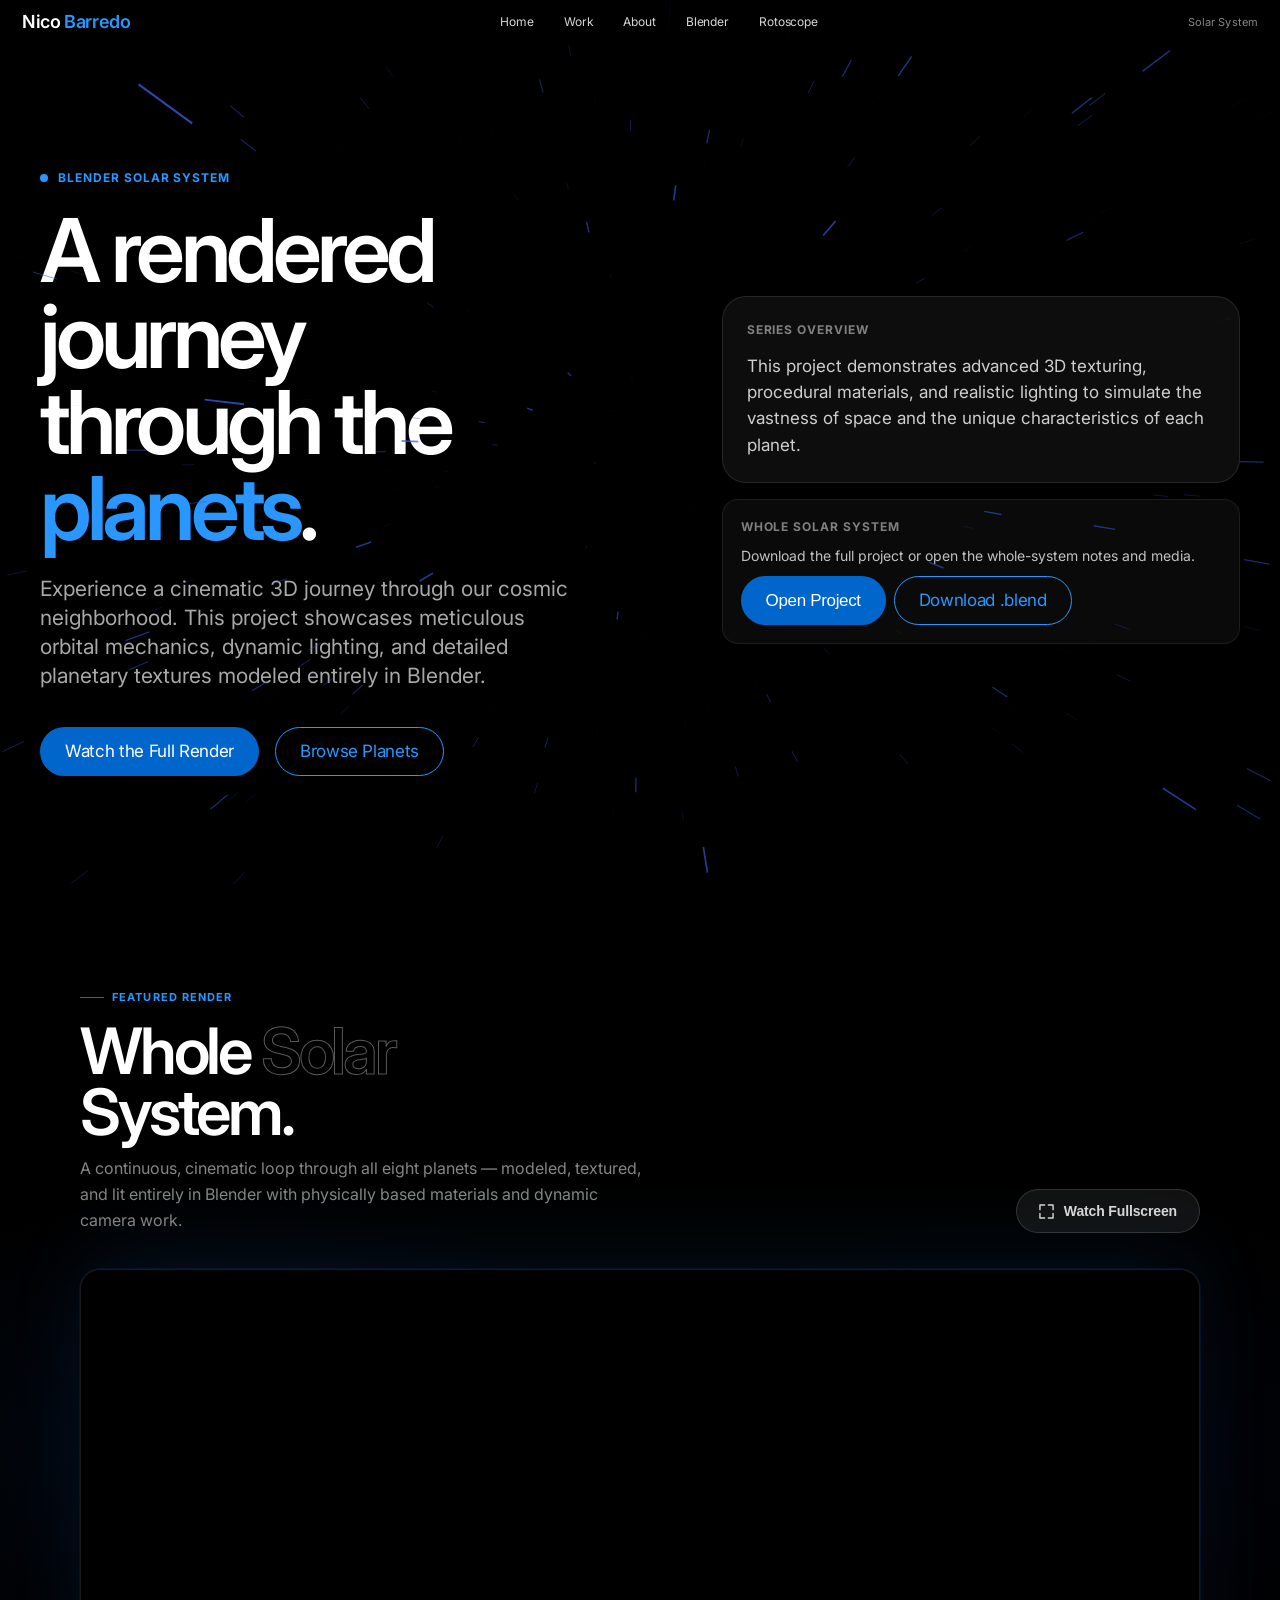
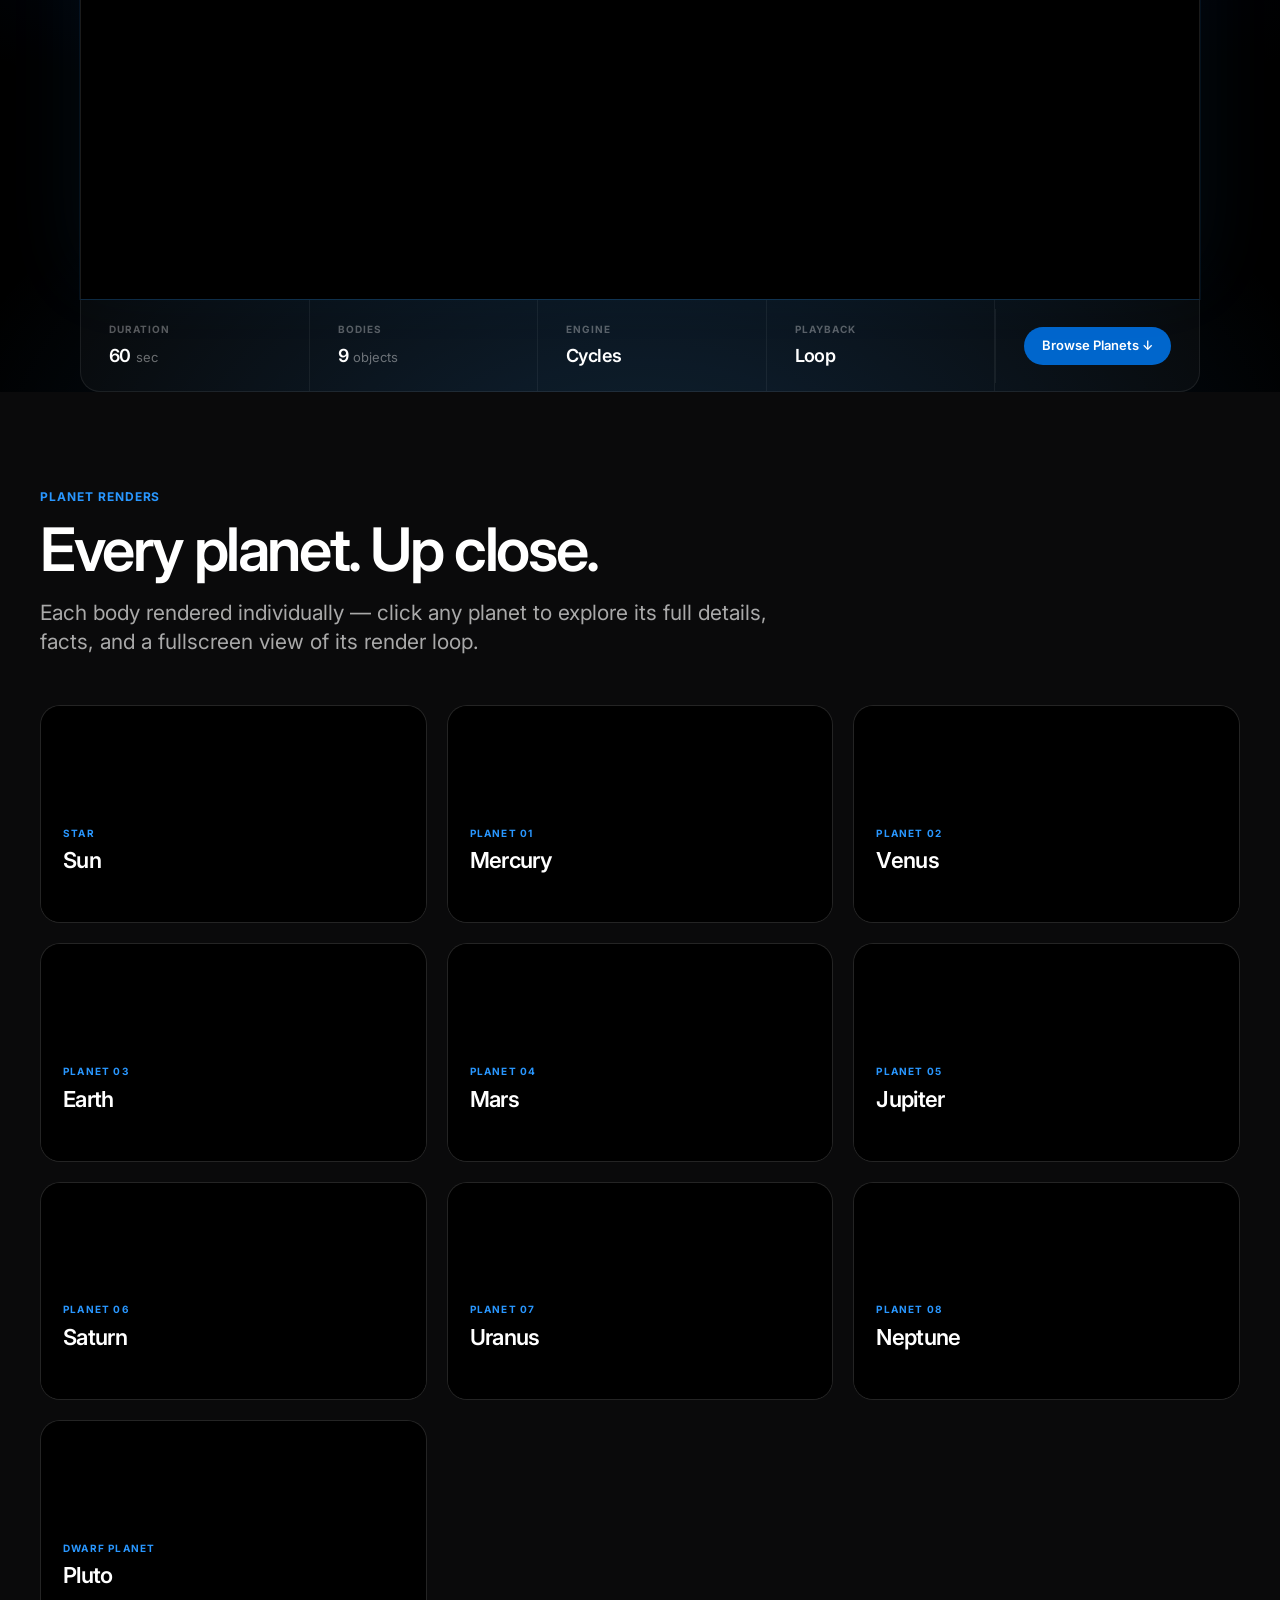
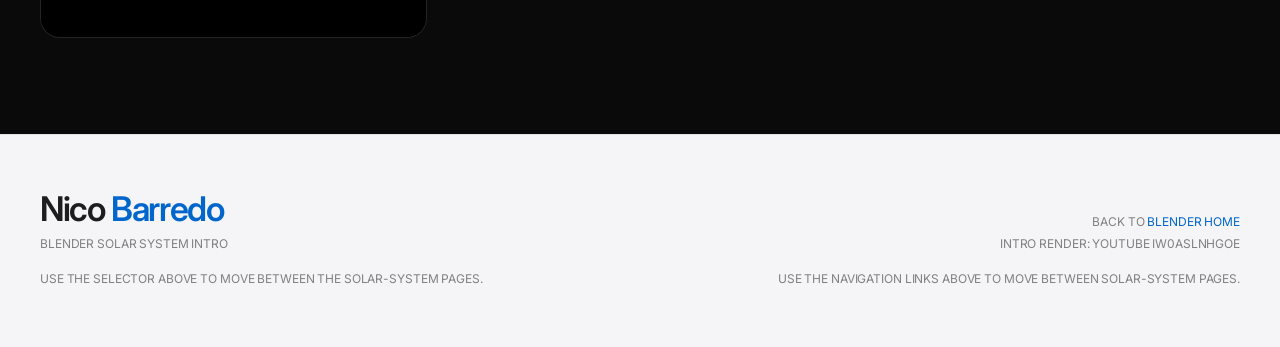
==== commit 8eb1d7ab: "minor fixes" ====
--- a/blender/index.html
+++ b/blender/index.html
@@ -13,6 +13,728 @@
     *::before,
     *::after {
       box-sizing: border-box;
+    }
+
+    html {
+      scroll-behavior: smooth;
+    }
+
+    :root {
+      --action-blue: #0066cc;
+      --focus-blue: #0071e3;
+      --sky-blue: #2997ff;
+      --near-black: #1d1d1f;
+      --paper-white: #ffffff;
+      --parchment: #f5f5f7;
+      --dark-tile-1: #272729;
+      --dark-tile-2: #2a2a2c;
+      --pure-black: #000000;
+      --pearl-btn: #fafafc;
+      --hairline: rgba(0, 0, 0, 0.08);
+      --hairline-dark: rgba(255, 255, 255, 0.12);
+      --muted-80: rgba(0, 0, 0, 0.8);
+      --muted-48: rgba(0, 0, 0, 0.48);
+    }
+
+    body {
+      margin: 0;
+      font-family: "Inter", system-ui, -apple-system, BlinkMacSystemFont, "Helvetica Neue", Helvetica, Arial, sans-serif;
+      font-size: 17px;
+      line-height: 1.47;
+      color: var(--near-black);
+      background: var(--paper-white);
+      overflow-x: hidden;
+      -webkit-font-smoothing: antialiased;
+      text-rendering: optimizeLegibility;
+    }
+
+    a { color: inherit; }
+    img, video { display: block; max-width: 100%; }
+
+    /* ── NAV ── */
+    nav {
+      position: fixed;
+      top: 0; left: 0; right: 0;
+      z-index: 200;
+      height: 44px;
+      display: flex;
+      align-items: center;
+      justify-content: space-between;
+      gap: 24px;
+      padding: 0 22px;
+      background: rgba(0, 0, 0, 0.84);
+      backdrop-filter: saturate(180%) blur(20px);
+      -webkit-backdrop-filter: saturate(180%) blur(20px);
+    }
+
+    .nav-logo {
+      font-size: 18px; font-weight: 600; letter-spacing: -0.02em;
+      color: var(--paper-white); text-decoration: none; white-space: nowrap;
+    }
+    .nav-logo span { color: var(--sky-blue); }
+
+    .nav-links {
+      display: flex; align-items: center; gap: 2px;
+      list-style: none; margin: 0; padding: 0;
+    }
+    .nav-links a {
+      display: inline-flex; align-items: center; min-height: 32px;
+      padding: 0 14px; font-size: 12px; letter-spacing: -0.01em;
+      color: rgba(255,255,255,0.84); text-decoration: none; transition: color 0.2s ease;
+    }
+    .nav-links a:hover { color: var(--paper-white); }
+
+    .nav-badge {
+      font-size: 11px; letter-spacing: 0.01em;
+      color: rgba(255,255,255,0.52); white-space: nowrap;
+    }
+
+    /* ── HERO ── */
+    .hero {
+      position: relative; overflow: hidden; min-height: 100vh;
+      padding: 120px 40px 80px; background: var(--pure-black); color: var(--paper-white);
+      display: grid; grid-template-columns: minmax(0,1.1fr) minmax(300px,0.9fr);
+      gap: 48px; align-items: center;
+    }
+
+    .hero-eyebrow {
+      display: inline-flex; align-items: center; gap: 10px; margin-bottom: 20px;
+      color: var(--sky-blue); font-size: 12px; font-weight: 700;
+      letter-spacing: 0.08em; text-transform: uppercase;
+    }
+    .hero-eyebrow::before {
+      content: ""; width: 8px; height: 8px; border-radius: 999px; background: var(--sky-blue);
+    }
+
+    .hero-title {
+      margin: 0; font-size: clamp(44px,7.2vw,88px); line-height: 0.98;
+      letter-spacing: -0.055em; font-weight: 600; max-width: 9ch;
+    }
+    .hero-title .accent { color: var(--sky-blue); }
+
+    .hero-sub {
+      max-width: 34rem; margin: 24px 0 0; font-size: 21px;
+      line-height: 1.38; color: rgba(255,255,255,0.66);
+    }
+
+    .hero-ctas { display: flex; flex-wrap: wrap; gap: 16px; margin-top: 36px; }
+
+    .btn-pill-primary, .btn-pill-ghost, .inline-link { text-decoration: none; }
+    .btn-pill-primary, .btn-pill-ghost {
+      display: inline-flex; align-items: center; justify-content: center;
+      min-height: 44px; padding: 11px 24px; border-radius: 980px; font-size: 17px;
+      letter-spacing: -0.02em;
+      transition: transform 0.15s ease, opacity 0.2s ease, background 0.2s ease, border-color 0.2s ease;
+      white-space: nowrap; cursor: pointer;
+    }
+    .btn-pill-primary { background: var(--action-blue); color: var(--paper-white); border: 1px solid transparent; }
+    .btn-pill-primary:hover { opacity: 0.9; }
+    .btn-pill-primary:active { transform: scale(0.95); }
+    .btn-pill-ghost { background: transparent; color: var(--sky-blue); border: 1px solid var(--sky-blue); }
+    .btn-pill-ghost:hover { background: rgba(41,151,255,0.1); }
+    .btn-pill-ghost:active { transform: scale(0.95); }
+
+    .hero-aside { display: grid; gap: 16px; }
+    .hero-panel {
+      padding: 24px; border-radius: 24px;
+      background: rgba(255,255,255,0.05); border: 1px solid rgba(255,255,255,0.1);
+      backdrop-filter: blur(12px);
+    }
+    .hero-panel-label { margin-bottom: 14px; color: rgba(255,255,255,0.48); font-size: 12px; font-weight: 700; letter-spacing: 0.08em; text-transform: uppercase; }
+    .hero-panel-copy { margin: 0; font-size: 17px; line-height: 1.55; color: rgba(255,255,255,0.8); }
+
+    .selector-card {
+      padding: 24px; border-radius: 24px;
+      background: rgba(255,255,255,0.05); border: 1px solid rgba(255,255,255,0.1);
+      backdrop-filter: blur(12px); display: grid; gap: 14px;
+    }
+    .project-card {
+      padding: 18px; border-radius: 16px;
+      background: rgba(255,255,255,0.04); border: 1px solid rgba(255,255,255,0.08);
+      display: grid; gap: 10px;
+    }
+    .project-label { font-size: 12px; font-weight: 700; letter-spacing: 0.08em; text-transform: uppercase; color: rgba(255,255,255,0.48); }
+    .project-copy { margin: 0; font-size: 14px; color: rgba(255,255,255,0.75); }
+    .project-actions { display: flex; gap: 8px; }
+    .selector-label { font-size: 12px; font-weight: 700; letter-spacing: 0.08em; text-transform: uppercase; color: rgba(255,255,255,0.48); }
+    .selector-row { display: grid; grid-template-columns: minmax(0,1fr) auto; gap: 10px; align-items: center; }
+    .planet-select {
+      min-width: 0; min-height: 44px; padding: 0 16px; border-radius: 980px;
+      border: 1px solid rgba(255,255,255,0.12); background: rgba(255,255,255,0.95);
+      color: var(--near-black); font: inherit; appearance: none; outline: none;
+    }
+    .selector-note { margin: 0; font-size: 14px; line-height: 1.45; color: rgba(255,255,255,0.7); }
+
+    /* ── TILES ── */
+    .tile { padding: 96px 40px; }
+    .tile-light { background: var(--paper-white); color: var(--near-black); }
+    .tile-dark { background: var(--dark-tile-1); color: var(--paper-white); }
+
+    .section-title { margin: 0; font-size: clamp(34px,4.8vw,60px); line-height: 1.05; letter-spacing: -0.04em; font-weight: 600; }
+    .section-eyebrow { margin-bottom: 12px; font-size: 12px; font-weight: 700; letter-spacing: 0.08em; text-transform: uppercase; }
+    .tile-light .section-eyebrow { color: var(--action-blue); }
+    .tile-dark .section-eyebrow { color: var(--sky-blue); }
+    .section-lead { max-width: 46rem; margin: 18px 0 0; font-size: 21px; line-height: 1.38; opacity: 0.78; }
+
+    /* ── MAIN RENDER ── */
+    .render-section { position: relative; background: #000; overflow: hidden; padding: 0; }
+    .render-section::before {
+      content: ""; position: absolute; inset: 0;
+      background:
+        radial-gradient(ellipse 80% 60% at 50% 110%, rgba(41,151,255,0.18) 0%, transparent 70%),
+        radial-gradient(ellipse 60% 40% at 20% 50%, rgba(0,80,180,0.12) 0%, transparent 60%),
+        radial-gradient(ellipse 60% 40% at 80% 50%, rgba(0,40,120,0.10) 0%, transparent 60%);
+      pointer-events: none; z-index: 1;
+    }
+    .render-inner { position: relative; z-index: 2; max-width: 1200px; margin: 0 auto; padding: 80px 40px 0; }
+    .render-header { display: grid; grid-template-columns: 1fr auto; align-items: flex-end; gap: 32px; margin-bottom: 36px; }
+    .render-eyebrow {
+      display: inline-flex; align-items: center; gap: 8px;
+      font-size: 11px; font-weight: 700; letter-spacing: 0.1em; text-transform: uppercase;
+      color: var(--sky-blue); margin-bottom: 14px;
+    }
+    .render-eyebrow::before { content: ""; width: 24px; height: 1px; background: var(--sky-blue); opacity: 0.7; }
+    .render-title { margin: 0; font-size: clamp(36px,5vw,68px); line-height: 0.96; letter-spacing: -0.05em; font-weight: 600; color: var(--paper-white); }
+    .render-title em { font-style: normal; color: transparent; -webkit-text-stroke: 1px rgba(255,255,255,0.35); }
+    .render-desc { max-width: 36rem; margin: 14px 0 0; font-size: 16px; line-height: 1.6; color: rgba(255,255,255,0.52); }
+    .render-fs-btn {
+      display: inline-flex; align-items: center; gap: 10px; min-height: 44px; padding: 11px 22px;
+      border-radius: 980px; font-size: 14px; font-weight: 600; letter-spacing: -0.01em;
+      background: rgba(255,255,255,0.07); border: 1px solid rgba(255,255,255,0.14);
+      color: rgba(255,255,255,0.84); cursor: pointer; text-decoration: none; white-space: nowrap;
+      flex-shrink: 0; transition: background 0.2s ease, border-color 0.2s ease, color 0.2s ease, transform 0.15s ease;
+    }
+    .render-fs-btn:hover { background: rgba(41,151,255,0.15); border-color: rgba(41,151,255,0.4); color: var(--paper-white); }
+    .render-fs-btn:active { transform: scale(0.96); }
+
+    .render-frame {
+      position: relative; border-radius: 20px 20px 0 0; overflow: hidden;
+      background: #000; border: 1px solid rgba(255,255,255,0.1); border-bottom: none;
+      box-shadow: 0 0 0 1px rgba(41,151,255,0.08), 0 -24px 80px rgba(41,151,255,0.08), inset 0 1px 0 rgba(255,255,255,0.08);
+    }
+    .render-frame video,
+    .render-frame iframe { width: 100%; aspect-ratio: 16/9; display: block; background: #000; border: 0; }
+    .render-frame video { object-fit: cover; }
+    .render-frame::after {
+      content: ""; position: absolute; inset: 0;
+      background: repeating-linear-gradient(to bottom, transparent 0px, transparent 3px, rgba(0,0,0,0.04) 3px, rgba(0,0,0,0.04) 4px);
+      pointer-events: none;
+    }
+
+    .render-stats {
+      display: grid; grid-template-columns: repeat(4,1fr) auto; align-items: center; gap: 0;
+      background: rgba(255,255,255,0.03); border: 1px solid rgba(255,255,255,0.08);
+      border-top: 1px solid rgba(41,151,255,0.15); border-radius: 0 0 20px 20px; overflow: hidden;
+    }
+    .render-stat { padding: 22px 28px; border-right: 1px solid rgba(255,255,255,0.06); }
+    .render-stat-label { font-size: 10px; font-weight: 700; letter-spacing: 0.1em; text-transform: uppercase; color: rgba(255,255,255,0.32); margin-bottom: 6px; }
+    .render-stat-value { font-size: 18px; font-weight: 600; letter-spacing: -0.03em; color: var(--paper-white); }
+    .render-stat-value .unit { font-size: 13px; font-weight: 400; color: rgba(255,255,255,0.4); margin-left: 2px; letter-spacing: 0; }
+    .render-stats-cta { padding: 18px 28px; border-left: 1px solid rgba(255,255,255,0.06); }
+    .render-watch-btn {
+      display: inline-flex; align-items: center; gap: 8px; min-height: 38px; padding: 9px 18px;
+      border-radius: 980px; font-size: 13px; font-weight: 600; background: var(--action-blue);
+      color: var(--paper-white); border: none; cursor: pointer; white-space: nowrap;
+      text-decoration: none; transition: opacity 0.2s ease, transform 0.15s ease;
+    }
+    .render-watch-btn:hover { opacity: 0.88; }
+
+    /* ── PLANET VIDEO GRID ── */
+    .video-tile { background: #0a0a0b; padding: 96px 40px; }
+    .video-tile .section-eyebrow { color: var(--sky-blue); }
+    .video-tile .section-title { color: var(--paper-white); }
+    .video-tile .section-lead { color: rgba(255,255,255,0.65); opacity: 1; }
+
+    .planet-video-grid { display: grid; grid-template-columns: repeat(3,1fr); gap: 20px; margin-top: 48px; }
+
+    .planet-video-block {
+      position: relative; border-radius: 20px; overflow: hidden; cursor: pointer;
+      background: #111; border: 1px solid rgba(255,255,255,0.08);
+      transition: transform 0.3s cubic-bezier(0.25,0.46,0.45,0.94), border-color 0.3s ease, box-shadow 0.3s ease;
+    }
+    .planet-video-block:hover {
+      transform: translateY(-6px) scale(1.01); border-color: rgba(41,151,255,0.4);
+      box-shadow: 0 24px 64px rgba(0,0,0,0.6), 0 0 0 1px rgba(41,151,255,0.2);
+    }
+    .planet-video-block video { width: 100%; aspect-ratio: 16/9; display: block; background: #000; border: 0; object-fit: cover; }
+
+    .planet-video-overlay {
+      position: absolute; inset: 0;
+      background: linear-gradient(to top, rgba(0,0,0,0.88) 0%, rgba(0,0,0,0.3) 50%, rgba(0,0,0,0) 100%);
+      display: flex; flex-direction: column; justify-content: flex-end;
+      padding: 20px 22px; transition: background 0.3s ease;
+    }
+    .planet-video-block:hover .planet-video-overlay {
+      background: linear-gradient(to top, rgba(0,0,0,0.92) 0%, rgba(0,0,0,0.45) 55%, rgba(0,0,0,0.1) 100%);
+    }
+    .planet-video-tag { font-size: 10px; font-weight: 700; letter-spacing: 0.12em; text-transform: uppercase; color: var(--sky-blue); margin-bottom: 4px; }
+    .planet-video-name { font-size: 22px; font-weight: 600; letter-spacing: -0.03em; color: var(--paper-white); margin: 0 0 8px; }
+    .planet-video-hint {
+      display: inline-flex; align-items: center; gap: 6px; font-size: 12px;
+      color: rgba(255,255,255,0.6); opacity: 0; transform: translateY(6px);
+      transition: opacity 0.25s ease, transform 0.25s ease;
+    }
+    .planet-video-block:hover .planet-video-hint { opacity: 1; transform: translateY(0); }
+
+    /* ── MODAL ── */
+    @keyframes modalBackdropIn {
+      from {
+        opacity: 0;
+        backdrop-filter: blur(0px) saturate(100%);
+        -webkit-backdrop-filter: blur(0px) saturate(100%);
+      }
+      to {
+        opacity: 1;
+        backdrop-filter: blur(20px) saturate(120%);
+        -webkit-backdrop-filter: blur(20px) saturate(120%);
+      }
+    }
+
+    @keyframes modalBackdropOut {
+      from {
+        opacity: 1;
+        backdrop-filter: blur(20px) saturate(120%);
+        -webkit-backdrop-filter: blur(20px) saturate(120%);
+      }
+      to {
+        opacity: 0;
+        backdrop-filter: blur(0px) saturate(100%);
+        -webkit-backdrop-filter: blur(0px) saturate(100%);
+      }
+    }
+
+    @keyframes modalSlideUp {
+      from {
+        opacity: 0;
+        transform: translateY(48px) scale(0.96);
+      }
+      to {
+        opacity: 1;
+        transform: translateY(0) scale(1);
+      }
+    }
+
+    @keyframes modalSlideDown {
+      from {
+        opacity: 1;
+        transform: translateY(0) scale(1);
+      }
+      to {
+        opacity: 0;
+        transform: translateY(32px) scale(0.96);
+      }
+    }
+
+    @keyframes fadeInUp {
+      from {
+        opacity: 0;
+        transform: translateY(16px);
+      }
+      to {
+        opacity: 1;
+        transform: translateY(0);
+      }
+    }
+
+    .modal-backdrop {
+      position: fixed; inset: 0; z-index: 500;
+      background: rgba(0,0,0,0.92);
+      backdrop-filter: blur(20px) saturate(120%);
+      -webkit-backdrop-filter: blur(20px) saturate(120%);
+      display: flex; align-items: center; justify-content: center;
+      padding: 24px; opacity: 0; pointer-events: none;
+    }
+    .modal-backdrop.open {
+      opacity: 1;
+      pointer-events: auto;
+      animation: modalBackdropIn 0.4s cubic-bezier(0.16, 1, 0.3, 1) forwards;
+    }
+    .modal-backdrop:not(.open) {
+      animation: modalBackdropOut 0.3s cubic-bezier(0.7, 0, 0.84, 0) forwards;
+    }
+
+    .modal {
+      position: relative; width: 100%; max-width: 960px;
+      max-height: calc(100vh - 48px); overflow-y: auto;
+      border-radius: 28px; background: #111214;
+      border: 1px solid rgba(255,255,255,0.1);
+      box-shadow: 0 48px 120px rgba(0,0,0,0.8);
+      transform: translateY(48px) scale(0.96);
+      opacity: 0;
+      scrollbar-width: thin; scrollbar-color: rgba(255,255,255,0.12) transparent;
+    }
+    .modal-backdrop.open .modal {
+      animation: modalSlideUp 0.5s cubic-bezier(0.16, 1, 0.3, 1) forwards;
+    }
+    .modal-backdrop:not(.open) .modal {
+      animation: modalSlideDown 0.35s cubic-bezier(0.7, 0, 0.84, 0) forwards;
+    }
+
+    .modal-close {
+      position: absolute; top: 20px; right: 20px; z-index: 10;
+      width: 38px; height: 38px; border-radius: 50%;
+      background: rgba(255,255,255,0.08); border: 1px solid rgba(255,255,255,0.12);
+      color: rgba(255,255,255,0.8); display: grid; place-items: center;
+      cursor: pointer; transition: background 0.2s ease, color 0.2s ease;
+      font-size: 18px; line-height: 1;
+    }
+    .modal-close:hover { background: rgba(255,255,255,0.16); color: var(--paper-white); }
+
+    .modal-video-shell {
+      position: relative;
+      border-radius: 28px 28px 0 0;
+      overflow: hidden;
+      background: #000;
+      aspect-ratio: 16 / 9;
+    }
+    .modal-backdrop.open .modal-video-shell {
+      animation: fadeInUp 0.5s cubic-bezier(0.16, 1, 0.3, 1) 0.1s forwards;
+      opacity: 0;
+    }
+    .modal-video-shell video,
+    .modal-video-shell iframe {
+      position: absolute;
+      inset: 0;
+      width: 100%;
+      height: 100%;
+      display: block;
+      border: 0;
+      background: #000;
+      pointer-events: none;
+    }
+    .modal-video-shell video { object-fit: cover; }
+
+    .modal-video-controls { position: absolute; bottom: 20px; right: 20px; display: flex; gap: 10px; }
+    .modal-btn {
+      display: inline-flex; align-items: center; gap: 8px; min-height: 38px; padding: 0 16px;
+      border-radius: 980px; font-size: 13px; font-weight: 600; letter-spacing: -0.01em;
+      cursor: pointer; border: none; transition: transform 0.15s ease, opacity 0.2s ease;
+    }
+    .modal-btn:hover { opacity: 0.88; }
+    .modal-btn:active { transform: scale(0.95); }
+    .modal-btn-fs { background: rgba(255,255,255,0.14); color: var(--paper-white); border: 1px solid rgba(255,255,255,0.2); backdrop-filter: blur(8px); }
+
+    .modal-body {
+      position: relative;
+      padding: 36px 260px 40px 40px;
+      display: block;
+    }
+
+    .modal-body > div:first-child {
+      width: 100%;
+    }
+
+    /* Stagger animations for modal content */
+    .modal-backdrop.open .modal-badge {
+      animation: fadeInUp 0.5s cubic-bezier(0.16, 1, 0.3, 1) 0.15s forwards;
+      opacity: 0;
+    }
+
+    .modal-backdrop.open .modal-title {
+      animation: fadeInUp 0.5s cubic-bezier(0.16, 1, 0.3, 1) 0.25s forwards;
+      opacity: 0;
+    }
+
+    .modal-backdrop.open .modal-desc {
+      animation: fadeInUp 0.5s cubic-bezier(0.16, 1, 0.3, 1) 0.35s forwards;
+      opacity: 0;
+    }
+
+    .modal-backdrop.open .modal-facts {
+      animation: fadeInUp 0.5s cubic-bezier(0.16, 1, 0.3, 1) 0.45s forwards;
+      opacity: 0;
+    }
+
+    .modal-backdrop.open .age-calc {
+      animation: fadeInUp 0.5s cubic-bezier(0.16, 1, 0.3, 1) 0.55s forwards;
+      opacity: 0;
+    }
+
+    .modal-backdrop.open .planet-code-block {
+      animation: fadeInUp 0.5s cubic-bezier(0.16, 1, 0.3, 1) 0.65s forwards;
+      opacity: 0;
+    }
+
+    /* Allow grid children to shrink so long pre/code blocks don't expand the modal */
+    .modal, .modal-body, .modal-body > div, .modal-side, .planet-code-block, .code-block-container { min-width: 0; }
+
+    .modal-badge {
+      display: inline-flex; align-items: center; min-height: 26px; padding: 0 10px;
+      border-radius: 6px; background: rgba(41,151,255,0.14); border: 1px solid rgba(41,151,255,0.24);
+      color: var(--sky-blue); font-size: 11px; font-weight: 700; letter-spacing: 0.08em;
+      text-transform: uppercase; margin-bottom: 12px;
+    }
+    .modal-title { margin: 0 0 12px; font-size: clamp(32px,5vw,52px); line-height: 1; letter-spacing: -0.05em; font-weight: 600; color: var(--paper-white); }
+    .modal-desc { margin: 0; font-size: 16px; line-height: 1.65; color: rgba(255,255,255,0.72); max-width: 44rem; }
+
+    .modal-facts {
+      width: 100%;
+      margin-top: 28px;
+      display: grid;
+      grid-template-columns: repeat(4, minmax(0, 1fr));
+      gap: 12px;
+      align-items: stretch;
+      justify-content: stretch;
+    }
+    .modal-fact {
+      width: auto;
+      min-width: 0;
+      flex: 1 1 0;
+      padding: 16px 18px;
+      border-radius: 14px;
+      background: rgba(255,255,255,0.04);
+      border: 1px solid rgba(255,255,255,0.08);
+    }
+    .modal-fact-label { font-size: 10px; font-weight: 700; letter-spacing: 0.1em; text-transform: uppercase; color: rgba(255,255,255,0.4); margin-bottom: 6px; }
+    .modal-fact-value {
+      font-size: 17px;
+      font-weight: 600;
+      letter-spacing: -0.03em;
+      color: var(--paper-white);
+      white-space: nowrap;
+      overflow: hidden;
+      text-overflow: ellipsis;
+    }
+
+    .modal-side {
+      position: absolute;
+      top: 36px;
+      right: 40px;
+      width: 220px;
+      align-self: start;
+    }
+
+    /* ── AGE CALCULATOR ── */
+    .age-calc {
+      width: 100%;
+      margin-top: 28px;
+      padding: 24px;
+      border-radius: 18px;
+      background: rgba(41, 151, 255, 0.06);
+      border: 1px solid rgba(41, 151, 255, 0.18);
+      position: relative;
+      overflow: hidden;
+    }
+
+    .age-calc::before {
+      content: "";
+      position: absolute;
+      top: 0; left: 0; right: 0;
+      height: 1px;
+      background: linear-gradient(to right, transparent, rgba(41,151,255,0.5), transparent);
+    }
+
+    .age-calc-header {
+      display: flex;
+      align-items: center;
+      gap: 10px;
+      margin-bottom: 18px;
+    }
+
+    .age-calc-icon {
+      width: 32px; height: 32px;
+      border-radius: 8px;
+      background: rgba(41,151,255,0.15);
+      border: 1px solid rgba(41,151,255,0.25);
+      display: grid; place-items: center;
+      font-size: 14px;
+      flex: 0 0 auto;
+      color: var(--sky-blue);
+    }
+
+    .age-calc-title {
+      font-size: 13px;
+      font-weight: 700;
+      letter-spacing: 0.06em;
+      text-transform: uppercase;
+      color: var(--sky-blue);
+    }
+
+    .age-calc-sub {
+      font-size: 12px;
+      color: rgba(255,255,255,0.42);
+      margin-top: 1px;
+      letter-spacing: -0.01em;
+    }
+
+    .age-calc-row {
+      display: grid;
+      grid-template-columns: 1fr auto;
+      gap: 10px;
+      align-items: flex-start;
+    }
+
+    .age-input-wrap {
+      position: relative;
+      flex: 1;
+    }
+
+    .age-input {
+      width: 100%;
+      min-height: 48px;
+      padding: 0 16px 0 44px;
+      border-radius: 12px;
+      border: 1.5px solid rgba(255,255,255,0.12);
+      background: rgba(255,255,255,0.06);
+      color: var(--paper-white);
+      font: inherit;
+      font-size: 16px;
+      letter-spacing: -0.02em;
+      outline: none;
+      transition: border-color 0.2s ease, background 0.2s ease, box-shadow 0.2s ease;
+      appearance: textfield;
+      -moz-appearance: textfield;
+    }
+    .age-input::-webkit-outer-spin-button,
+    .age-input::-webkit-inner-spin-button { -webkit-appearance: none; margin: 0; }
+    .age-input::placeholder { color: rgba(255,255,255,0.28); }
+    .age-input:focus {
+      border-color: rgba(41,151,255,0.6);
+      background: rgba(41,151,255,0.07);
+      box-shadow: 0 0 0 3px rgba(41,151,255,0.12);
+    }
+    .age-input.error {
+      border-color: rgba(255, 80, 80, 0.7);
+      background: rgba(255,50,50,0.06);
+      box-shadow: 0 0 0 3px rgba(255,80,80,0.1);
+    }
+
+    .age-input-icon {
+      position: absolute;
+      left: 14px;
+      top: 50%;
+      transform: translateY(-50%);
+      font-size: 14px;
+      pointer-events: none;
+      line-height: 1;
+      color: rgba(41, 151, 255, 0.5);
+    }
+
+    .age-calc-btn {
+      min-height: 48px;
+      padding: 0 20px;
+      border-radius: 12px;
+      border: none;
+      background: var(--action-blue);
+      color: var(--paper-white);
+      font: inherit;
+      font-size: 14px;
+      font-weight: 600;
+      letter-spacing: -0.01em;
+      cursor: pointer;
+      white-space: nowrap;
+      transition: opacity 0.2s ease, transform 0.15s ease, background 0.2s ease;
+      flex-shrink: 0;
+    }
+    .age-calc-btn:hover { opacity: 0.88; }
+    .age-calc-btn:active { transform: scale(0.95); }
+
+    .age-error {
+      display: none;
+      margin-top: 8px;
+      padding: 10px 14px;
+      font-size: 12px;
+      color: rgba(255, 100, 100, 0.9);
+      letter-spacing: -0.01em;
+      background: rgba(255, 80, 80, 0.08);
+      border: 1px solid rgba(255, 100, 100, 0.2);
+      border-radius: 10px;
+    }
+    .age-error.visible { display: block; }
+
+    .age-result {
+      display: none;
+      margin-top: 18px;
+      padding: 18px 20px;
+      border-radius: 14px;
+      background: rgba(0,0,0,0.3);
+      border: 1px solid rgba(255,255,255,0.07);
+      animation: resultFade 0.35s ease;
+    }
+    .age-result.visible { display: block; }
+
+    @keyframes resultFade {
+      from { opacity: 0; transform: translateY(6px); }
+      to   { opacity: 1; transform: translateY(0); }
+    }
+
+    .age-result-label {
+      font-size: 10px;
+      font-weight: 700;
+      letter-spacing: 0.1em;
+      text-transform: uppercase;
+      color: rgba(255,255,255,0.35);
+      margin-bottom: 8px;
+    }
+
+    .age-result-main {
+      display: flex;
+      align-items: baseline;
+      gap: 8px;
+      flex-wrap: wrap;
+    }
+
+    .age-result-value {
+      font-size: 38px;
+      font-weight: 700;
+      letter-spacing: -0.05em;
+      color: var(--paper-white);
+      line-height: 1;
+    }
+
+    .age-result-unit {
+      font-size: 16px;
+      font-weight: 400;
+      color: rgba(255,255,255,0.45);
+      letter-spacing: -0.02em;
+    }
+
+    .age-result-planet-label {
+      font-size: 12px;
+      font-weight: 600;
+      color: var(--sky-blue);
+      letter-spacing: 0.02em;
+    }
+
+    .age-result-breakdown {
+      margin-top: 16px;
+      padding-top: 16px;
+      border-top: 1px solid rgba(255,255,255,0.08);
+      display: grid;
+      grid-template-columns: repeat(3, 1fr);
+      gap: 12px;
+    }
+
+    .age-breakdown-item {
+      text-align: center;
+      padding: 10px;
+      border-radius: 10px;
+      background: rgba(255,255,255,0.02);
+    }
+
+    .age-breakdown-value {
+      font-size: 20px;
+      font-weight: 700;
+      color: var(--sky-blue);
+      line-height: 1;
+      margin-bottom: 4px;
+    }
+
+    .age-breakdown-unit {
+      font-size: 11px;
+      font-weight: 600;
+      letter-spacing: 0.05em;
+      text-transform: uppercase;
+      color: rgba(255,255,255,0.35);
+    }
+
+    .age-result-calculation {
+      margin-top: 12px;
+      padding-top: 12px;
+      border-top: 1px solid rgba(255,255,255,0.06);
+      font-size: 12px;
+      color: rgba(255,255,255,0.4);
+      line-height: 1.5;
     }
 
     .age-result-calculation strong { color: rgba(255,255,255,0.6); font-weight: 600; }
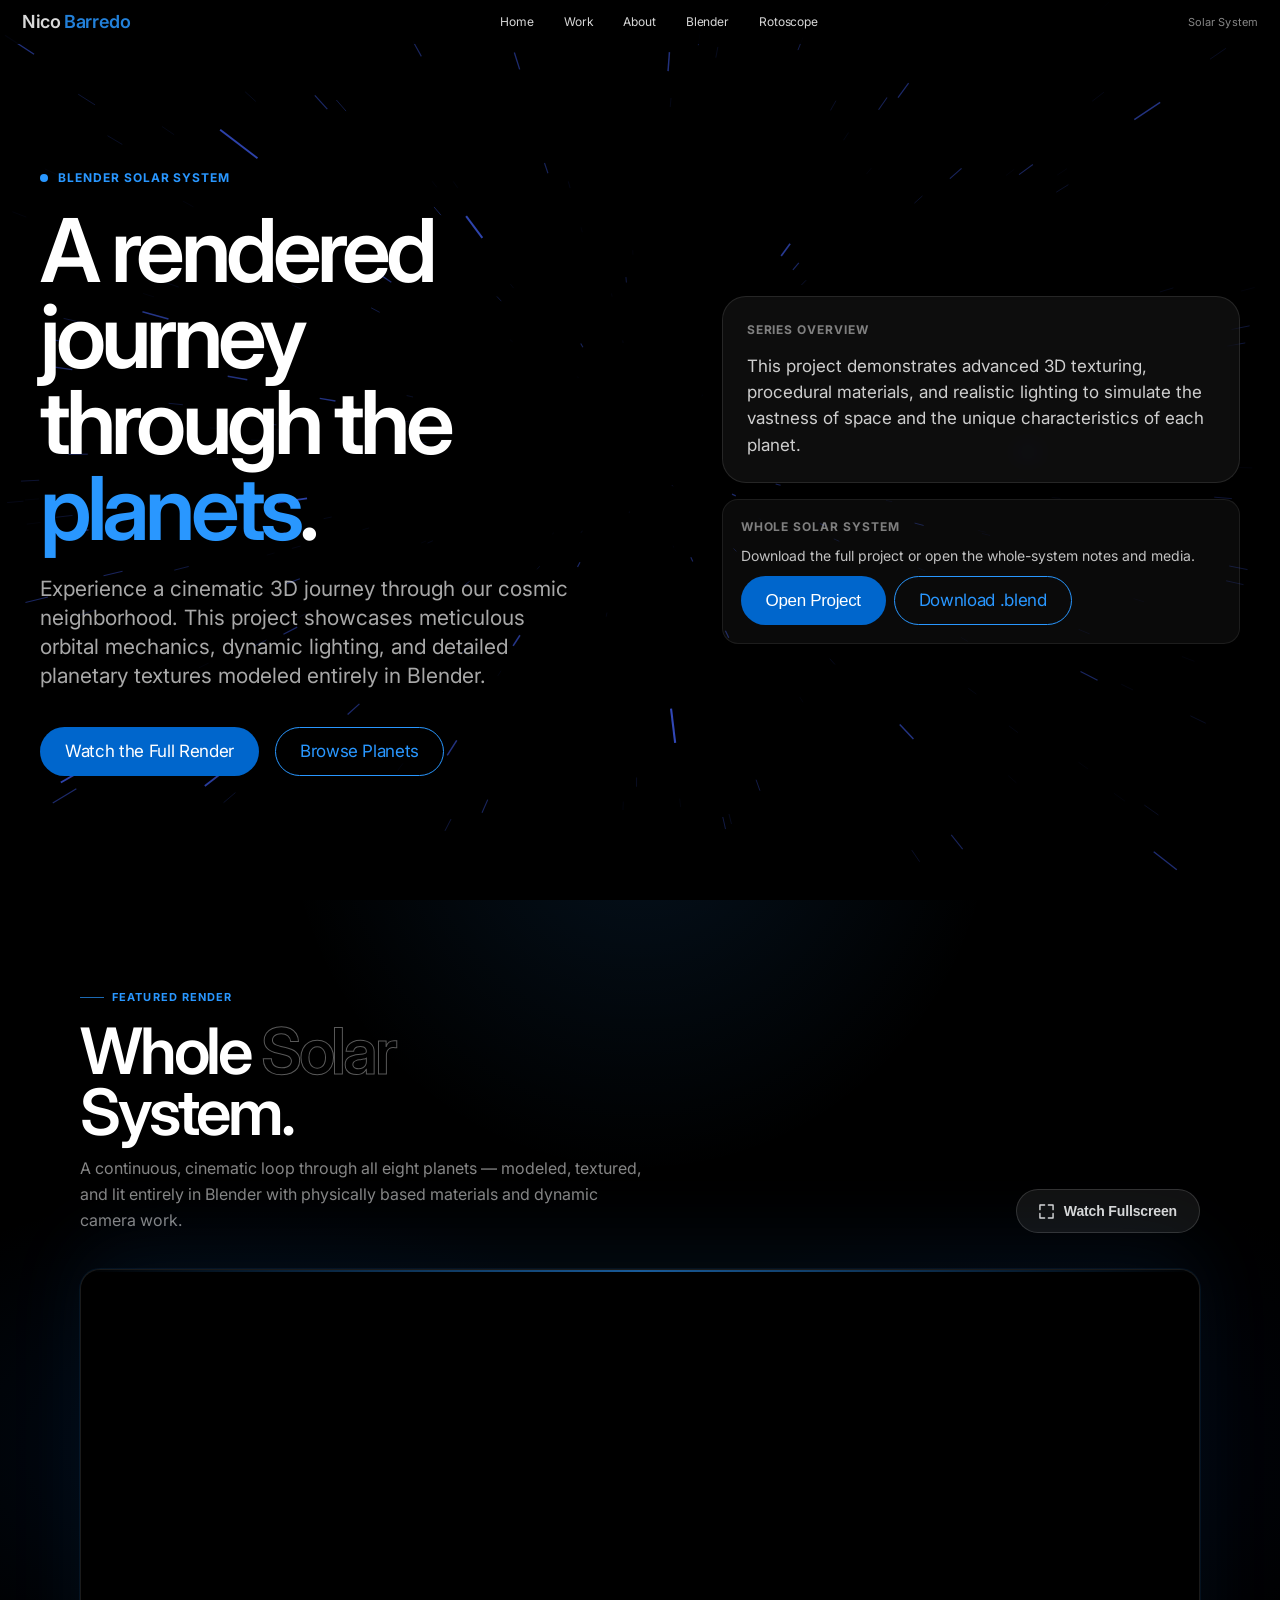
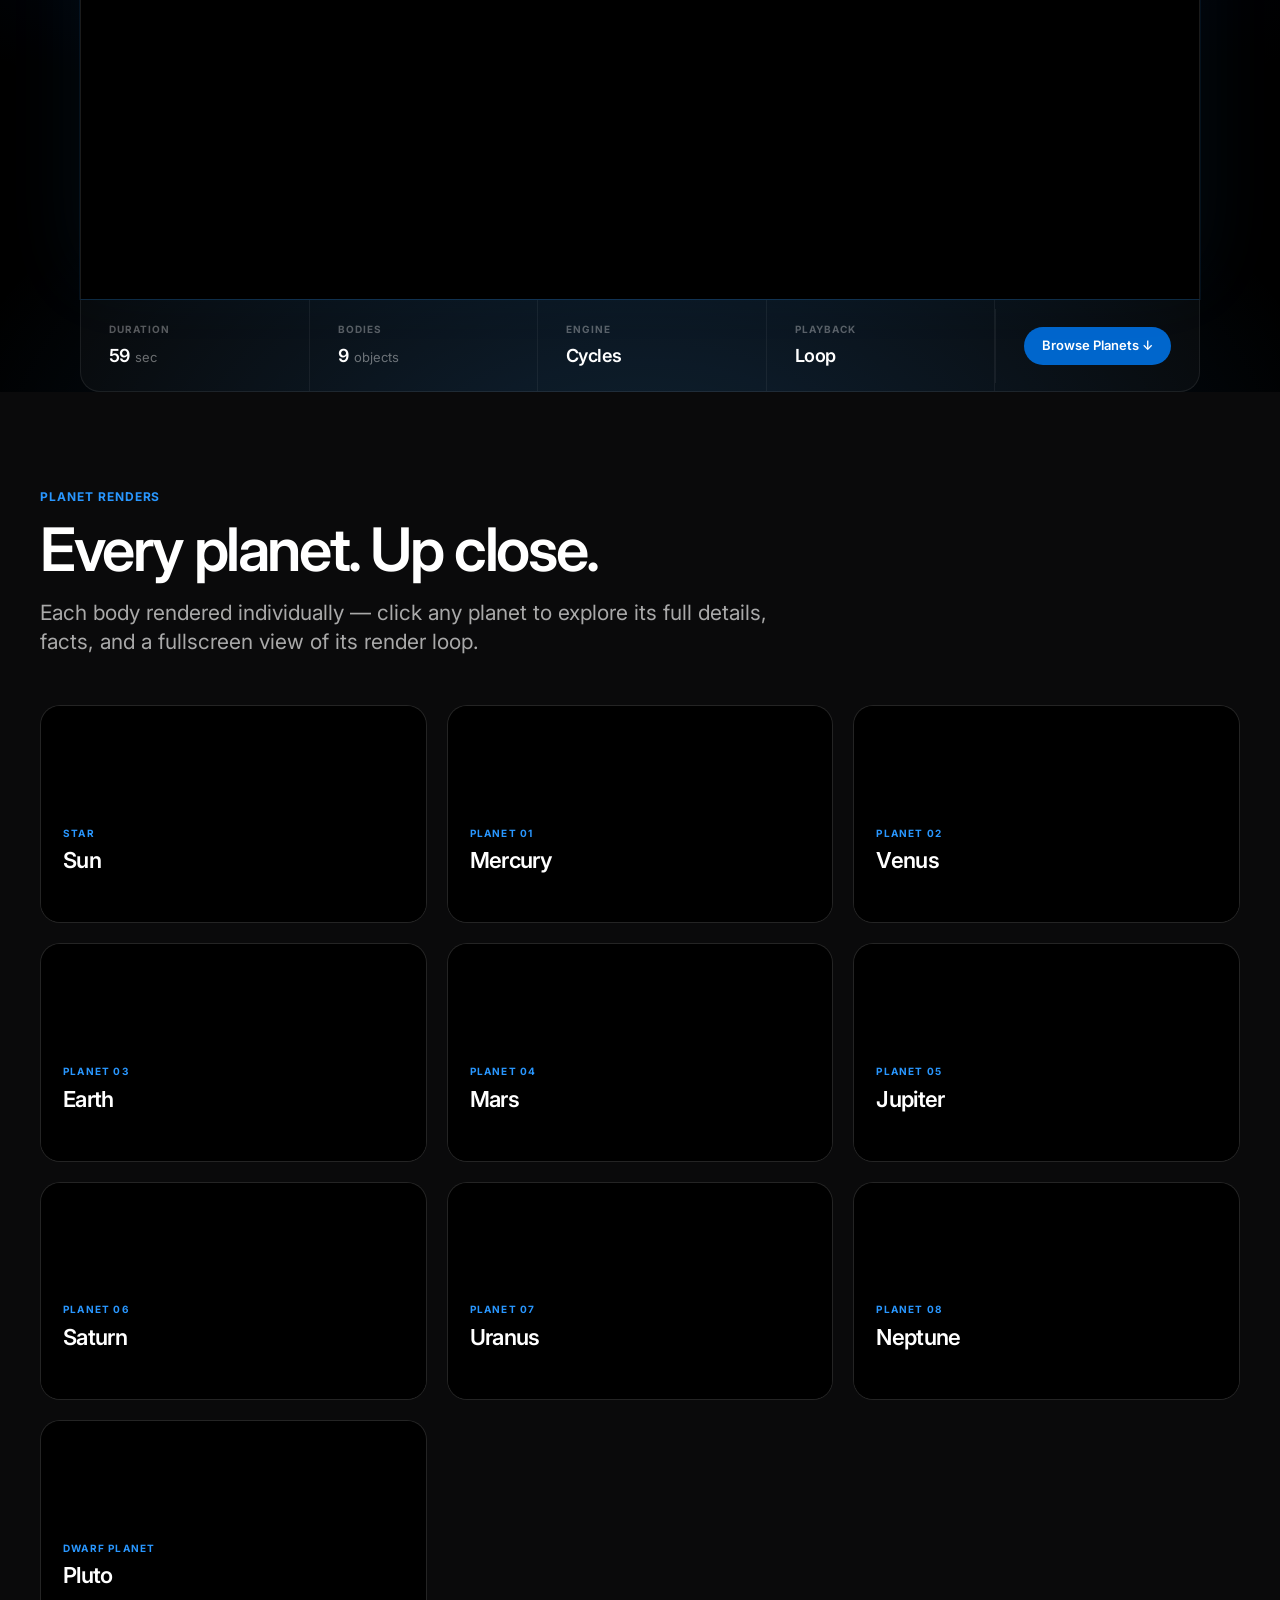
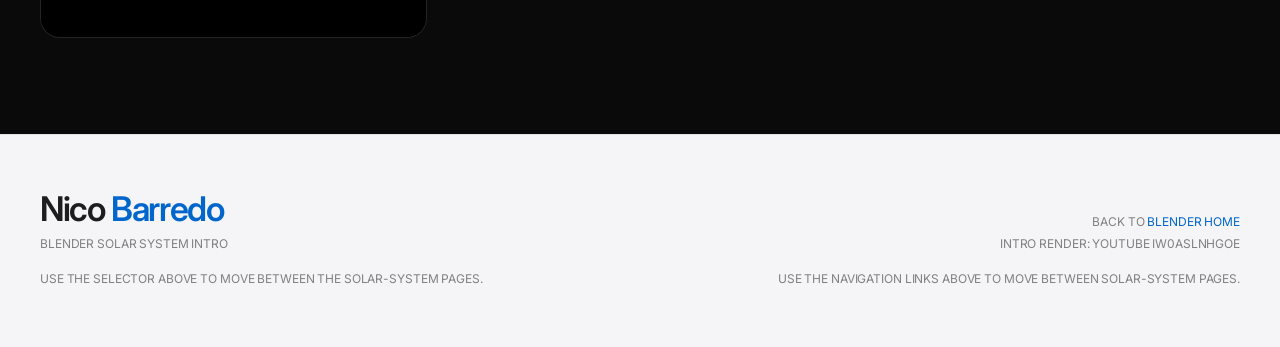
==== commit 190f6f5d: "minor fixes" ====
--- a/blender/index.html
+++ b/blender/index.html
@@ -314,14 +314,12 @@
       }
     }
 
-    @keyframes modalSlideDown {
+    @keyframes modalFadeOut {
       from {
         opacity: 1;
-        transform: translateY(0) scale(1);
       }
       to {
         opacity: 0;
-        transform: translateY(32px) scale(0.96);
       }
     }
 
@@ -349,8 +347,8 @@
       pointer-events: auto;
       animation: modalBackdropIn 0.4s cubic-bezier(0.16, 1, 0.3, 1) forwards;
     }
-    .modal-backdrop:not(.open) {
-      animation: modalBackdropOut 0.3s cubic-bezier(0.7, 0, 0.84, 0) forwards;
+    .modal-backdrop.closing {
+      animation: modalBackdropOut 0.25s ease-out forwards;
     }
 
     .modal {
@@ -366,8 +364,8 @@
     .modal-backdrop.open .modal {
       animation: modalSlideUp 0.5s cubic-bezier(0.16, 1, 0.3, 1) forwards;
     }
-    .modal-backdrop:not(.open) .modal {
-      animation: modalSlideDown 0.35s cubic-bezier(0.7, 0, 0.84, 0) forwards;
+    .modal-backdrop.closing .modal {
+      animation: modalFadeOut 0.25s ease-out forwards;
     }
 
     .modal-close {
@@ -425,6 +423,11 @@
     }
 
     /* Stagger animations for modal content */
+    .modal-backdrop.open .modal-video-shell {
+      animation: fadeInUp 0.5s cubic-bezier(0.16, 1, 0.3, 1) 0.1s forwards;
+      opacity: 0;
+    }
+
     .modal-backdrop.open .modal-badge {
       animation: fadeInUp 0.5s cubic-bezier(0.16, 1, 0.3, 1) 0.15s forwards;
       opacity: 0;
@@ -453,6 +456,19 @@
     .modal-backdrop.open .planet-code-block {
       animation: fadeInUp 0.5s cubic-bezier(0.16, 1, 0.3, 1) 0.65s forwards;
       opacity: 0;
+    }
+
+    /* Reset animations when closing modal to allow replay on reopen */
+    .modal-backdrop.closing .modal-video-shell,
+    .modal-backdrop.closing .modal-badge,
+    .modal-backdrop.closing .modal-title,
+    .modal-backdrop.closing .modal-desc,
+    .modal-backdrop.closing .modal-facts,
+    .modal-backdrop.closing .age-calc,
+    .modal-backdrop.closing .planet-code-block {
+      animation: none;
+      opacity: 0;
+      transform: translateY(16px);
     }
 
     /* Allow grid children to shrink so long pre/code blocks don't expand the modal */
@@ -922,6 +938,7 @@
       }
     }
   </style>
+  <link rel="stylesheet" href="scroll-animations.css">
 </head>
 
 <body>
@@ -1143,6 +1160,7 @@
   </div>
 
   <script src="../starfield.js"></script>
+  <script src="scroll-animations.js"></script>
   <script src="main.js"></script>
 </body>
 </html>
--- a/blender/scroll-animations.css
+++ b/blender/scroll-animations.css
@@ -0,0 +1,200 @@
+/* ═══════════════════════════════════════════
+   SCROLL ANIMATIONS — Solar System
+   Add <link rel="stylesheet" href="scroll-animations.css">
+   just before </head> in your HTML.
+   ═══════════════════════════════════════════ */
+
+/* ── Base animation states ── */
+[data-anim] {
+  opacity: 0;
+  will-change: transform, opacity;
+  transition-property: opacity, transform;
+  transition-timing-function: cubic-bezier(0.16, 1, 0.3, 1);
+  transition-duration: 0.8s;
+}
+
+[data-anim="fade-up"]      { transform: translateY(40px); }
+[data-anim="fade-down"]    { transform: translateY(-30px); }
+[data-anim="fade-left"]    { transform: translateX(40px); }
+[data-anim="fade-right"]   { transform: translateX(-40px); }
+[data-anim="scale-up"]     { transform: scale(0.88); }
+[data-anim="zoom-blur"]    { transform: scale(0.94); filter: blur(6px); }
+
+/* Revealed state */
+[data-anim].anim-in {
+  opacity: 1;
+  transform: none;
+  filter: none;
+}
+
+/* Stagger delays — add data-delay="1..8" */
+[data-delay="1"] { transition-delay: 0.08s; }
+[data-delay="2"] { transition-delay: 0.16s; }
+[data-delay="3"] { transition-delay: 0.24s; }
+[data-delay="4"] { transition-delay: 0.32s; }
+[data-delay="5"] { transition-delay: 0.40s; }
+[data-delay="6"] { transition-delay: 0.48s; }
+[data-delay="7"] { transition-delay: 0.56s; }
+[data-delay="8"] { transition-delay: 0.64s; }
+
+/* ── Hero text — cascaded entrance ── */
+.hero-eyebrow,
+.hero-title,
+.hero-sub,
+.hero-ctas {
+  opacity: 0;
+  transform: translateY(28px);
+  animation: heroSlideUp 0.9s cubic-bezier(0.16, 1, 0.3, 1) forwards;
+}
+
+.hero-eyebrow  { animation-delay: 0.1s; }
+.hero-title    { animation-delay: 0.22s; }
+.hero-sub      { animation-delay: 0.34s; }
+.hero-ctas     { animation-delay: 0.46s; }
+
+/* Hero aside panels */
+.hero-panel,
+.project-card {
+  opacity: 0;
+  transform: translateX(28px);
+  animation: heroSlideLeft 0.9s cubic-bezier(0.16, 1, 0.3, 1) forwards;
+}
+.hero-panel   { animation-delay: 0.28s; }
+.project-card { animation-delay: 0.42s; }
+
+@keyframes heroSlideUp {
+  to { opacity: 1; transform: none; }
+}
+@keyframes heroSlideLeft {
+  to { opacity: 1; transform: none; }
+}
+
+/* ── Render section ── */
+.render-header-left {
+  opacity: 0;
+  transform: translateY(32px);
+  animation: heroSlideUp 1s cubic-bezier(0.16, 1, 0.3, 1) 0.1s forwards;
+}
+.render-fs-btn {
+  opacity: 0;
+  transform: translateY(16px);
+  animation: heroSlideUp 0.8s cubic-bezier(0.16, 1, 0.3, 1) 0.3s forwards;
+}
+
+/* ── Render frame — dramatic reveal ── */
+.render-frame {
+  opacity: 0;
+  transform: translateY(36px) scale(0.98);
+  animation: renderReveal 1.1s cubic-bezier(0.16, 1, 0.3, 1) 0.15s forwards;
+}
+@keyframes renderReveal {
+  to { opacity: 1; transform: none; }
+}
+
+/* ── Render stats — pop in sequence ── */
+.render-stat {
+  opacity: 0;
+  transform: translateY(20px);
+}
+.render-stat.anim-in {
+  opacity: 1;
+  transform: none;
+  transition: opacity 0.6s cubic-bezier(0.16, 1, 0.3, 1),
+              transform 0.6s cubic-bezier(0.16, 1, 0.3, 1);
+}
+.render-stats-cta {
+  opacity: 0;
+  transform: translateY(20px);
+}
+.render-stats-cta.anim-in {
+  opacity: 1;
+  transform: none;
+  transition: opacity 0.6s cubic-bezier(0.16, 1, 0.3, 1),
+              transform 0.6s cubic-bezier(0.16, 1, 0.3, 1);
+}
+
+/* ── Planet grid cards ── */
+.planet-video-block {
+  opacity: 0;
+  transform: translateY(48px) scale(0.97);
+}
+.planet-video-block.anim-in {
+  opacity: 1;
+  transform: none;
+  transition: opacity 0.7s cubic-bezier(0.16, 1, 0.3, 1),
+              transform 0.7s cubic-bezier(0.16, 1, 0.3, 1);
+}
+
+/* ── Section headers ── */
+.section-eyebrow,
+.section-title,
+.section-lead {
+  opacity: 0;
+  transform: translateY(24px);
+}
+.section-eyebrow.anim-in,
+.section-title.anim-in,
+.section-lead.anim-in {
+  opacity: 1;
+  transform: none;
+  transition: opacity 0.7s cubic-bezier(0.16, 1, 0.3, 1),
+              transform 0.7s cubic-bezier(0.16, 1, 0.3, 1);
+}
+
+/* ── Parallax overlay on render section ── */
+.render-section::after {
+  content: "";
+  position: absolute;
+  inset: 0;
+  background: radial-gradient(ellipse 40% 50% at 50% -10%, rgba(41,151,255,0.12) 0%, transparent 70%);
+  pointer-events: none;
+  z-index: 0;
+  transform: translateY(0);
+  transition: transform 0.1s linear;
+  will-change: transform;
+}
+
+/* ── Stat value counter pulse ── */
+@keyframes statCountPulse {
+  0%   { transform: scale(1); }
+  40%  { transform: scale(1.06); }
+  100% { transform: scale(1); }
+}
+.render-stat.anim-in .render-stat-value {
+  animation: statCountPulse 0.5s cubic-bezier(0.34, 1.56, 0.64, 1) 0.2s both;
+}
+
+/* ── Glowing scan line on hero video ── */
+@keyframes scanLine {
+  0%   { transform: translateY(-100%); opacity: 0; }
+  10%  { opacity: 1; }
+  90%  { opacity: 0.3; }
+  100% { transform: translateY(100%); opacity: 0; }
+}
+.render-frame::before {
+  content: "";
+  position: absolute;
+  inset: 0 0 auto;
+  height: 2px;
+  background: linear-gradient(to right, transparent, rgba(41,151,255,0.6), transparent);
+  animation: scanLine 3.5s ease-in-out 1.2s 1;
+  z-index: 5;
+  pointer-events: none;
+}
+
+/* ── Reduced motion ── */
+@media (prefers-reduced-motion: reduce) {
+  [data-anim],
+  .hero-eyebrow, .hero-title, .hero-sub, .hero-ctas,
+  .hero-panel, .project-card,
+  .render-header-left, .render-fs-btn, .render-frame,
+  .render-stat, .render-stats-cta,
+  .planet-video-block,
+  .section-eyebrow, .section-title, .section-lead {
+    opacity: 1 !important;
+    transform: none !important;
+    animation: none !important;
+    transition: none !important;
+    filter: none !important;
+  }
+}
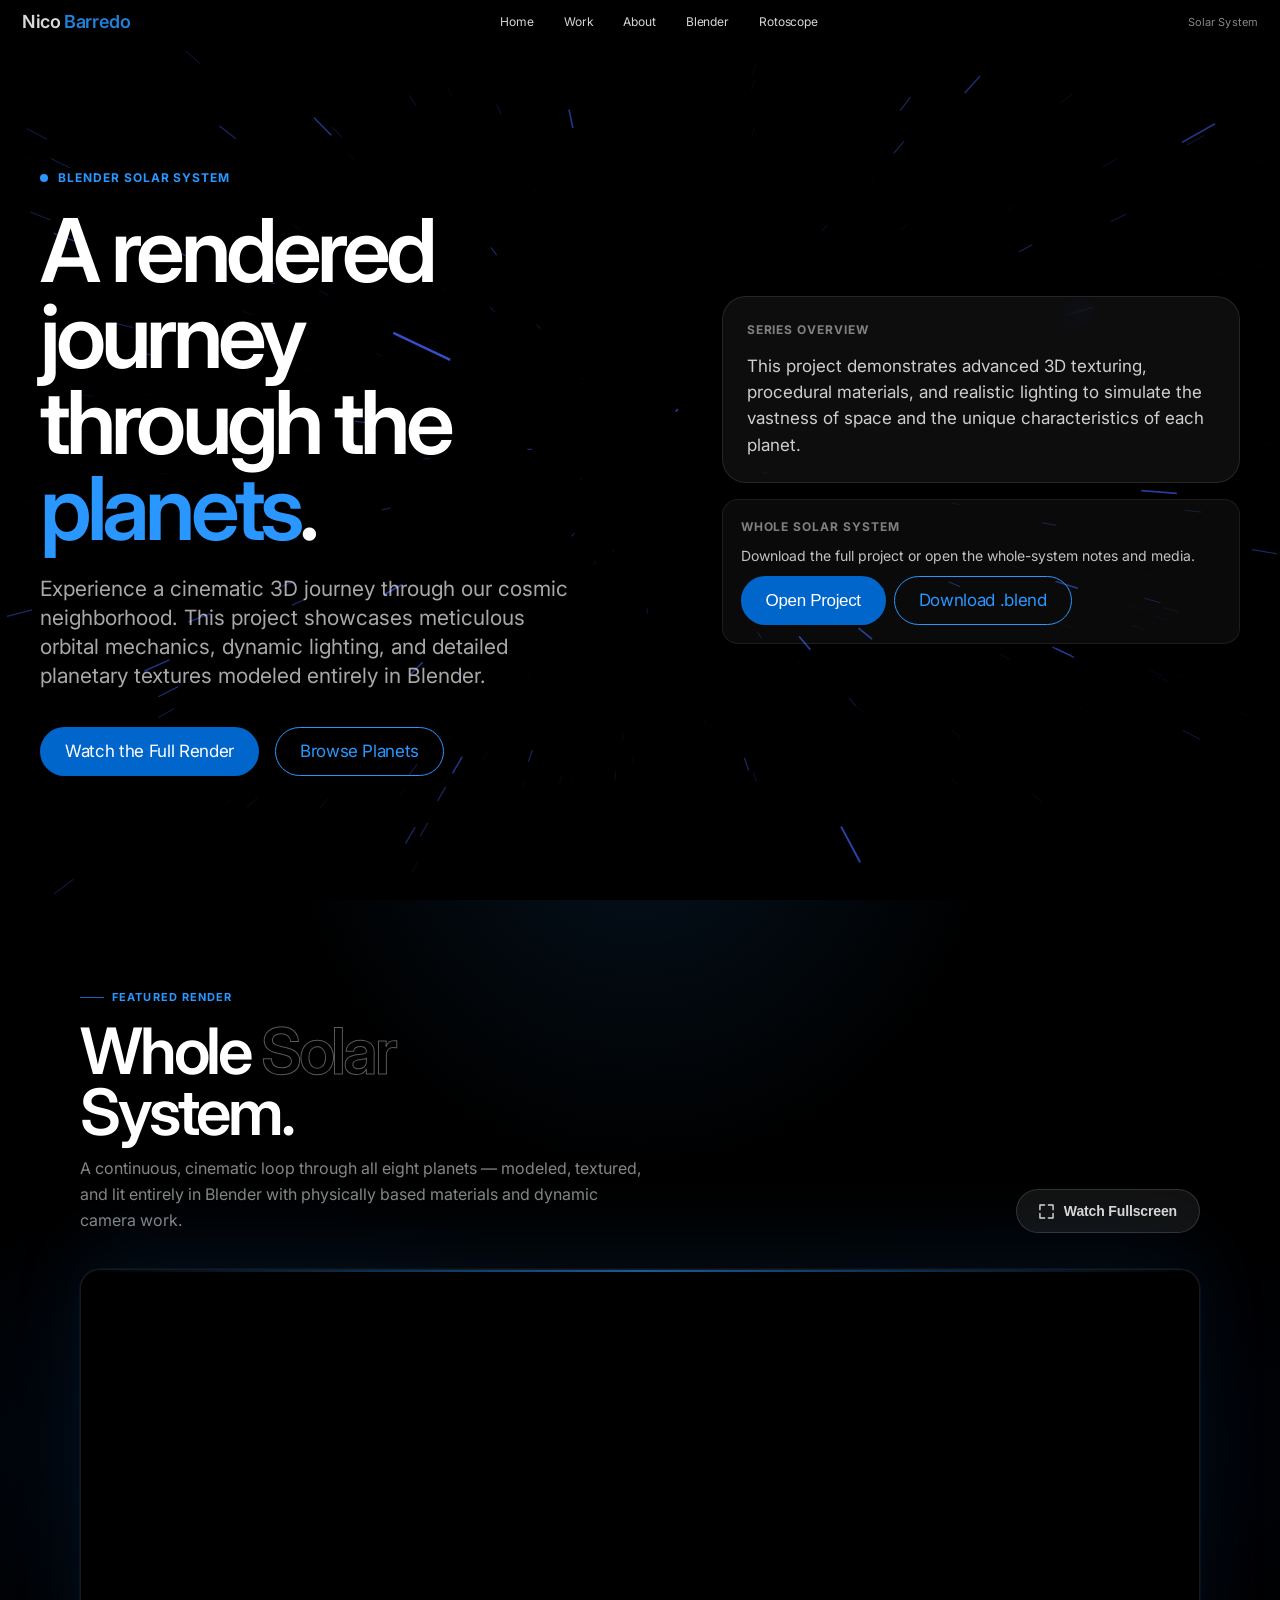
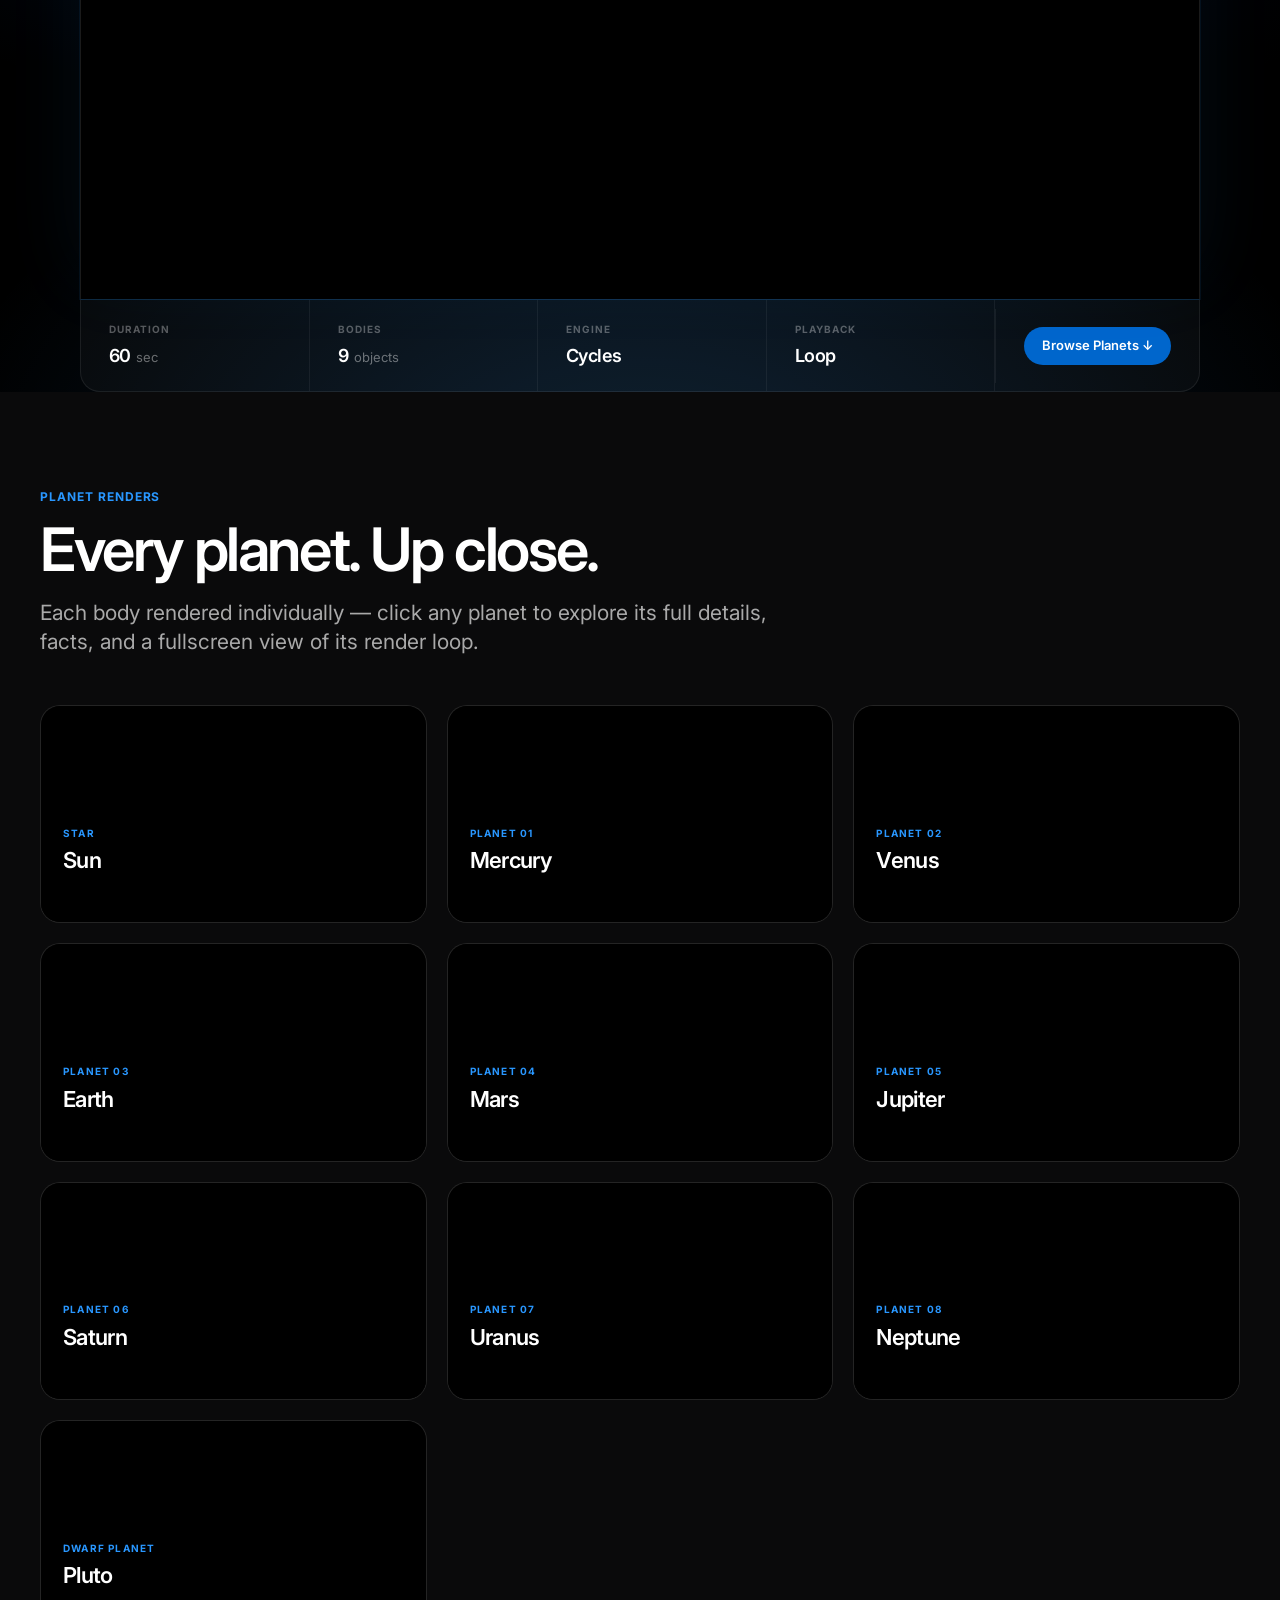
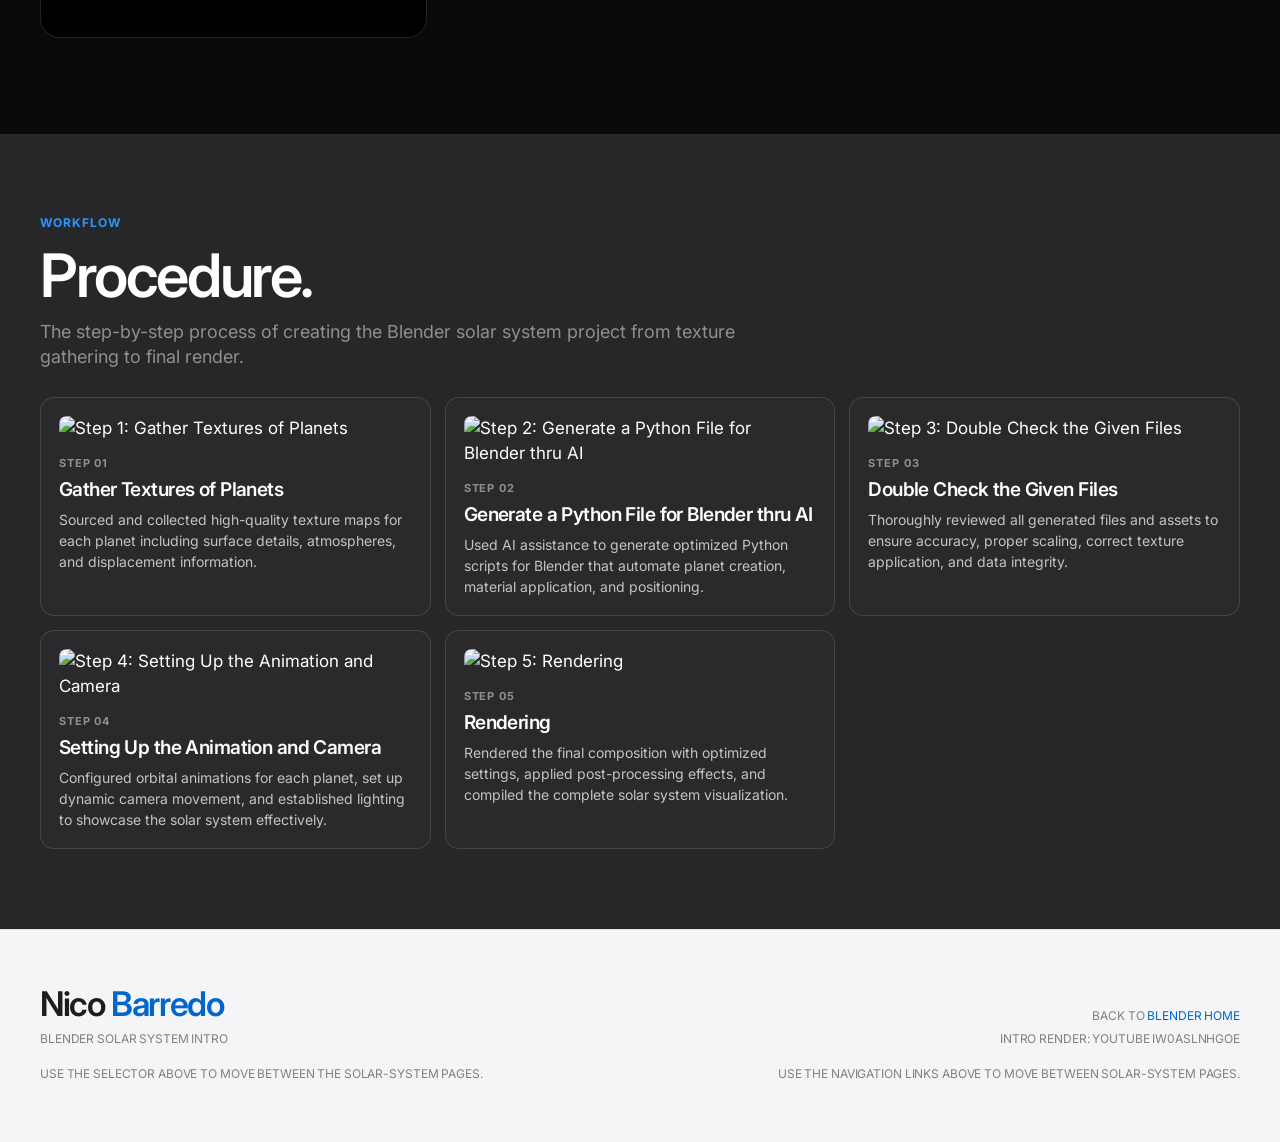
==== commit a69b8c0f: "w" ====
--- a/blender/index.html
+++ b/blender/index.html
@@ -276,62 +276,96 @@
     }
     .planet-video-block:hover .planet-video-hint { opacity: 1; transform: translateY(0); }
 
+    /* ── PROCEDURE ── */
+    #procedure {
+      padding-top: 80px;
+      padding-bottom: 80px;
+    }
+
+    #procedure .section-eyebrow {
+      color: var(--sky-blue);
+    }
+
+    #procedure .section-title {
+      color: var(--paper-white);
+    }
+
+    #procedure .section-lead {
+      margin-top: 12px;
+      font-size: 18px;
+      line-height: 1.4;
+      opacity: 0.74;
+      color: rgba(255,255,255,0.65);
+    }
+
+    .procedure-grid {
+      display: grid;
+      grid-template-columns: repeat(3, minmax(0, 1fr));
+      gap: 14px;
+      margin-top: 28px;
+    }
+
+    .procedure-card {
+      padding: 18px;
+      border-radius: 14px;
+      background: var(--dark-tile-2);
+      border: 1px solid var(--hairline-dark);
+      color: var(--paper-white);
+    }
+
+    .procedure-card img {
+      width: 100%;
+      height: auto;
+      border-radius: 8px;
+      margin-bottom: 14px;
+      object-fit: cover;
+    }
+
+    .procedure-card .meta-kicker {
+      font-size: 11px;
+      font-weight: 700;
+      letter-spacing: 0.08em;
+      text-transform: uppercase;
+      color: rgba(255,255,255,0.48);
+      margin-bottom: 8px;
+    }
+
+    .procedure-card h3 {
+      margin: 0 0 8px;
+      font-size: 19px;
+      line-height: 1.15;
+      letter-spacing: -0.03em;
+      font-weight: 600;
+      color: var(--paper-white);
+    }
+
+    .procedure-card p {
+      margin: 0;
+      font-size: 14px;
+      line-height: 1.5;
+      color: rgba(255,255,255,0.72);
+    }
+
     /* ── MODAL ── */
     @keyframes modalBackdropIn {
-      from {
-        opacity: 0;
-        backdrop-filter: blur(0px) saturate(100%);
-        -webkit-backdrop-filter: blur(0px) saturate(100%);
-      }
-      to {
-        opacity: 1;
-        backdrop-filter: blur(20px) saturate(120%);
-        -webkit-backdrop-filter: blur(20px) saturate(120%);
-      }
-    }
-
+      from { opacity: 0; backdrop-filter: blur(0px) saturate(100%); -webkit-backdrop-filter: blur(0px) saturate(100%); }
+      to { opacity: 1; backdrop-filter: blur(20px) saturate(120%); -webkit-backdrop-filter: blur(20px) saturate(120%); }
+    }
     @keyframes modalBackdropOut {
-      from {
-        opacity: 1;
-        backdrop-filter: blur(20px) saturate(120%);
-        -webkit-backdrop-filter: blur(20px) saturate(120%);
-      }
-      to {
-        opacity: 0;
-        backdrop-filter: blur(0px) saturate(100%);
-        -webkit-backdrop-filter: blur(0px) saturate(100%);
-      }
-    }
-
+      from { opacity: 1; backdrop-filter: blur(20px) saturate(120%); -webkit-backdrop-filter: blur(20px) saturate(120%); }
+      to { opacity: 0; backdrop-filter: blur(0px) saturate(100%); -webkit-backdrop-filter: blur(0px) saturate(100%); }
+    }
     @keyframes modalSlideUp {
-      from {
-        opacity: 0;
-        transform: translateY(48px) scale(0.96);
-      }
-      to {
-        opacity: 1;
-        transform: translateY(0) scale(1);
-      }
-    }
-
+      from { opacity: 0; transform: translateY(48px) scale(0.96); }
+      to { opacity: 1; transform: translateY(0) scale(1); }
+    }
     @keyframes modalFadeOut {
-      from {
-        opacity: 1;
-      }
-      to {
-        opacity: 0;
-      }
-    }
-
+      from { opacity: 1; }
+      to { opacity: 0; }
+    }
     @keyframes fadeInUp {
-      from {
-        opacity: 0;
-        transform: translateY(16px);
-      }
-      to {
-        opacity: 1;
-        transform: translateY(0);
-      }
+      from { opacity: 0; transform: translateY(16px); }
+      to { opacity: 1; transform: translateY(0); }
     }
 
     .modal-backdrop {
@@ -343,8 +377,7 @@
       padding: 24px; opacity: 0; pointer-events: none;
     }
     .modal-backdrop.open {
-      opacity: 1;
-      pointer-events: auto;
+      opacity: 1; pointer-events: auto;
       animation: modalBackdropIn 0.4s cubic-bezier(0.16, 1, 0.3, 1) forwards;
     }
     .modal-backdrop.closing {
@@ -357,8 +390,7 @@
       border-radius: 28px; background: #111214;
       border: 1px solid rgba(255,255,255,0.1);
       box-shadow: 0 48px 120px rgba(0,0,0,0.8);
-      transform: translateY(48px) scale(0.96);
-      opacity: 0;
+      transform: translateY(48px) scale(0.96); opacity: 0;
       scrollbar-width: thin; scrollbar-color: rgba(255,255,255,0.12) transparent;
     }
     .modal-backdrop.open .modal {
@@ -379,26 +411,16 @@
     .modal-close:hover { background: rgba(255,255,255,0.16); color: var(--paper-white); }
 
     .modal-video-shell {
-      position: relative;
-      border-radius: 28px 28px 0 0;
-      overflow: hidden;
-      background: #000;
-      aspect-ratio: 16 / 9;
+      position: relative; border-radius: 28px 28px 0 0; overflow: hidden;
+      background: #000; aspect-ratio: 16 / 9;
     }
     .modal-backdrop.open .modal-video-shell {
-      animation: fadeInUp 0.5s cubic-bezier(0.16, 1, 0.3, 1) 0.1s forwards;
-      opacity: 0;
+      animation: fadeInUp 0.5s cubic-bezier(0.16, 1, 0.3, 1) 0.1s forwards; opacity: 0;
     }
     .modal-video-shell video,
     .modal-video-shell iframe {
-      position: absolute;
-      inset: 0;
-      width: 100%;
-      height: 100%;
-      display: block;
-      border: 0;
-      background: #000;
-      pointer-events: none;
+      position: absolute; inset: 0; width: 100%; height: 100%;
+      display: block; border: 0; background: #000; pointer-events: none;
     }
     .modal-video-shell video { object-fit: cover; }
 
@@ -413,52 +435,17 @@
     .modal-btn-fs { background: rgba(255,255,255,0.14); color: var(--paper-white); border: 1px solid rgba(255,255,255,0.2); backdrop-filter: blur(8px); }
 
     .modal-body {
-      position: relative;
-      padding: 36px 260px 40px 40px;
-      display: block;
-    }
-
-    .modal-body > div:first-child {
-      width: 100%;
-    }
-
-    /* Stagger animations for modal content */
-    .modal-backdrop.open .modal-video-shell {
-      animation: fadeInUp 0.5s cubic-bezier(0.16, 1, 0.3, 1) 0.1s forwards;
-      opacity: 0;
-    }
-
-    .modal-backdrop.open .modal-badge {
-      animation: fadeInUp 0.5s cubic-bezier(0.16, 1, 0.3, 1) 0.15s forwards;
-      opacity: 0;
-    }
-
-    .modal-backdrop.open .modal-title {
-      animation: fadeInUp 0.5s cubic-bezier(0.16, 1, 0.3, 1) 0.25s forwards;
-      opacity: 0;
-    }
-
-    .modal-backdrop.open .modal-desc {
-      animation: fadeInUp 0.5s cubic-bezier(0.16, 1, 0.3, 1) 0.35s forwards;
-      opacity: 0;
-    }
-
-    .modal-backdrop.open .modal-facts {
-      animation: fadeInUp 0.5s cubic-bezier(0.16, 1, 0.3, 1) 0.45s forwards;
-      opacity: 0;
-    }
-
-    .modal-backdrop.open .age-calc {
-      animation: fadeInUp 0.5s cubic-bezier(0.16, 1, 0.3, 1) 0.55s forwards;
-      opacity: 0;
-    }
-
-    .modal-backdrop.open .planet-code-block {
-      animation: fadeInUp 0.5s cubic-bezier(0.16, 1, 0.3, 1) 0.65s forwards;
-      opacity: 0;
-    }
-
-    /* Reset animations when closing modal to allow replay on reopen */
+      position: relative; padding: 36px 260px 40px 40px; display: block;
+    }
+    .modal-body > div:first-child { width: 100%; }
+
+    .modal-backdrop.open .modal-badge { animation: fadeInUp 0.5s cubic-bezier(0.16, 1, 0.3, 1) 0.15s forwards; opacity: 0; }
+    .modal-backdrop.open .modal-title { animation: fadeInUp 0.5s cubic-bezier(0.16, 1, 0.3, 1) 0.25s forwards; opacity: 0; }
+    .modal-backdrop.open .modal-desc { animation: fadeInUp 0.5s cubic-bezier(0.16, 1, 0.3, 1) 0.35s forwards; opacity: 0; }
+    .modal-backdrop.open .modal-facts { animation: fadeInUp 0.5s cubic-bezier(0.16, 1, 0.3, 1) 0.45s forwards; opacity: 0; }
+    .modal-backdrop.open .age-calc { animation: fadeInUp 0.5s cubic-bezier(0.16, 1, 0.3, 1) 0.55s forwards; opacity: 0; }
+    .modal-backdrop.open .planet-code-block { animation: fadeInUp 0.5s cubic-bezier(0.16, 1, 0.3, 1) 0.65s forwards; opacity: 0; }
+
     .modal-backdrop.closing .modal-video-shell,
     .modal-backdrop.closing .modal-badge,
     .modal-backdrop.closing .modal-title,
@@ -466,12 +453,9 @@
     .modal-backdrop.closing .modal-facts,
     .modal-backdrop.closing .age-calc,
     .modal-backdrop.closing .planet-code-block {
-      animation: none;
-      opacity: 0;
-      transform: translateY(16px);
-    }
-
-    /* Allow grid children to shrink so long pre/code blocks don't expand the modal */
+      animation: none; opacity: 0; transform: translateY(16px);
+    }
+
     .modal, .modal-body, .modal-body > div, .modal-side, .planet-code-block, .code-block-container { min-width: 0; }
 
     .modal-badge {
@@ -484,393 +468,17 @@
     .modal-desc { margin: 0; font-size: 16px; line-height: 1.65; color: rgba(255,255,255,0.72); max-width: 44rem; }
 
     .modal-facts {
-      width: 100%;
-      margin-top: 28px;
-      display: grid;
-      grid-template-columns: repeat(4, minmax(0, 1fr));
-      gap: 12px;
-      align-items: stretch;
-      justify-content: stretch;
+      width: 100%; margin-top: 28px; display: grid;
+      grid-template-columns: repeat(4, minmax(0, 1fr)); gap: 12px; align-items: stretch; justify-content: stretch;
     }
     .modal-fact {
-      width: auto;
-      min-width: 0;
-      flex: 1 1 0;
-      padding: 16px 18px;
-      border-radius: 14px;
-      background: rgba(255,255,255,0.04);
-      border: 1px solid rgba(255,255,255,0.08);
+      width: auto; min-width: 0; flex: 1 1 0; padding: 16px 18px;
+      border-radius: 14px; background: rgba(255,255,255,0.04); border: 1px solid rgba(255,255,255,0.08);
     }
     .modal-fact-label { font-size: 10px; font-weight: 700; letter-spacing: 0.1em; text-transform: uppercase; color: rgba(255,255,255,0.4); margin-bottom: 6px; }
-    .modal-fact-value {
-      font-size: 17px;
-      font-weight: 600;
-      letter-spacing: -0.03em;
-      color: var(--paper-white);
-      white-space: nowrap;
-      overflow: hidden;
-      text-overflow: ellipsis;
-    }
-
-    .modal-side {
-      position: absolute;
-      top: 36px;
-      right: 40px;
-      width: 220px;
-      align-self: start;
-    }
-
-    /* ── AGE CALCULATOR ── */
-    .age-calc {
-      width: 100%;
-      margin-top: 28px;
-      padding: 24px;
-      border-radius: 18px;
-      background: rgba(41, 151, 255, 0.06);
-      border: 1px solid rgba(41, 151, 255, 0.18);
-      position: relative;
-      overflow: hidden;
-    }
-
-    .age-calc::before {
-      content: "";
-      position: absolute;
-      top: 0; left: 0; right: 0;
-      height: 1px;
-      background: linear-gradient(to right, transparent, rgba(41,151,255,0.5), transparent);
-    }
-
-    .age-calc-header {
-      display: flex;
-      align-items: center;
-      gap: 10px;
-      margin-bottom: 18px;
-    }
-
-    .age-calc-icon {
-      width: 32px; height: 32px;
-      border-radius: 8px;
-      background: rgba(41,151,255,0.15);
-      border: 1px solid rgba(41,151,255,0.25);
-      display: grid; place-items: center;
-      font-size: 14px;
-      flex: 0 0 auto;
-      color: var(--sky-blue);
-    }
-
-    .age-calc-title {
-      font-size: 13px;
-      font-weight: 700;
-      letter-spacing: 0.06em;
-      text-transform: uppercase;
-      color: var(--sky-blue);
-    }
-
-    .age-calc-sub {
-      font-size: 12px;
-      color: rgba(255,255,255,0.42);
-      margin-top: 1px;
-      letter-spacing: -0.01em;
-    }
-
-    .age-calc-row {
-      display: grid;
-      grid-template-columns: 1fr auto;
-      gap: 10px;
-      align-items: flex-start;
-    }
-
-    .age-input-wrap {
-      position: relative;
-      flex: 1;
-    }
-
-    .age-input {
-      width: 100%;
-      min-height: 48px;
-      padding: 0 16px 0 44px;
-      border-radius: 12px;
-      border: 1.5px solid rgba(255,255,255,0.12);
-      background: rgba(255,255,255,0.06);
-      color: var(--paper-white);
-      font: inherit;
-      font-size: 16px;
-      letter-spacing: -0.02em;
-      outline: none;
-      transition: border-color 0.2s ease, background 0.2s ease, box-shadow 0.2s ease;
-      appearance: textfield;
-      -moz-appearance: textfield;
-    }
-    .age-input::-webkit-outer-spin-button,
-    .age-input::-webkit-inner-spin-button { -webkit-appearance: none; margin: 0; }
-    .age-input::placeholder { color: rgba(255,255,255,0.28); }
-    .age-input:focus {
-      border-color: rgba(41,151,255,0.6);
-      background: rgba(41,151,255,0.07);
-      box-shadow: 0 0 0 3px rgba(41,151,255,0.12);
-    }
-    .age-input.error {
-      border-color: rgba(255, 80, 80, 0.7);
-      background: rgba(255,50,50,0.06);
-      box-shadow: 0 0 0 3px rgba(255,80,80,0.1);
-    }
-
-    .age-input-icon {
-      position: absolute;
-      left: 14px;
-      top: 50%;
-      transform: translateY(-50%);
-      font-size: 14px;
-      pointer-events: none;
-      line-height: 1;
-      color: rgba(41, 151, 255, 0.5);
-    }
-
-    .age-calc-btn {
-      min-height: 48px;
-      padding: 0 20px;
-      border-radius: 12px;
-      border: none;
-      background: var(--action-blue);
-      color: var(--paper-white);
-      font: inherit;
-      font-size: 14px;
-      font-weight: 600;
-      letter-spacing: -0.01em;
-      cursor: pointer;
-      white-space: nowrap;
-      transition: opacity 0.2s ease, transform 0.15s ease, background 0.2s ease;
-      flex-shrink: 0;
-    }
-    .age-calc-btn:hover { opacity: 0.88; }
-    .age-calc-btn:active { transform: scale(0.95); }
-
-    .age-error {
-      display: none;
-      margin-top: 8px;
-      padding: 10px 14px;
-      font-size: 12px;
-      color: rgba(255, 100, 100, 0.9);
-      letter-spacing: -0.01em;
-      background: rgba(255, 80, 80, 0.08);
-      border: 1px solid rgba(255, 100, 100, 0.2);
-      border-radius: 10px;
-    }
-    .age-error.visible { display: block; }
-
-    .age-result {
-      display: none;
-      margin-top: 18px;
-      padding: 18px 20px;
-      border-radius: 14px;
-      background: rgba(0,0,0,0.3);
-      border: 1px solid rgba(255,255,255,0.07);
-      animation: resultFade 0.35s ease;
-    }
-    .age-result.visible { display: block; }
-
-    @keyframes resultFade {
-      from { opacity: 0; transform: translateY(6px); }
-      to   { opacity: 1; transform: translateY(0); }
-    }
-
-    .age-result-label {
-      font-size: 10px;
-      font-weight: 700;
-      letter-spacing: 0.1em;
-      text-transform: uppercase;
-      color: rgba(255,255,255,0.35);
-      margin-bottom: 8px;
-    }
-
-    .age-result-main {
-      display: flex;
-      align-items: baseline;
-      gap: 8px;
-      flex-wrap: wrap;
-    }
-
-    .age-result-value {
-      font-size: 38px;
-      font-weight: 700;
-      letter-spacing: -0.05em;
-      color: var(--paper-white);
-      line-height: 1;
-    }
-
-    .age-result-unit {
-      font-size: 16px;
-      font-weight: 400;
-      color: rgba(255,255,255,0.45);
-      letter-spacing: -0.02em;
-    }
-
-    .age-result-planet-label {
-      font-size: 12px;
-      font-weight: 600;
-      color: var(--sky-blue);
-      letter-spacing: 0.02em;
-    }
-
-    .age-result-breakdown {
-      margin-top: 16px;
-      padding-top: 16px;
-      border-top: 1px solid rgba(255,255,255,0.08);
-      display: grid;
-      grid-template-columns: repeat(3, 1fr);
-      gap: 12px;
-    }
-
-    .age-breakdown-item {
-      text-align: center;
-      padding: 10px;
-      border-radius: 10px;
-      background: rgba(255,255,255,0.02);
-    }
-
-    .age-breakdown-value {
-      font-size: 20px;
-      font-weight: 700;
-      color: var(--sky-blue);
-      line-height: 1;
-      margin-bottom: 4px;
-    }
-
-    .age-breakdown-unit {
-      font-size: 11px;
-      font-weight: 600;
-      letter-spacing: 0.05em;
-      text-transform: uppercase;
-      color: rgba(255,255,255,0.35);
-    }
-
-    .age-result-calculation {
-      margin-top: 12px;
-      padding-top: 12px;
-      border-top: 1px solid rgba(255,255,255,0.06);
-      font-size: 12px;
-      color: rgba(255,255,255,0.4);
-      line-height: 1.5;
-    }
-
-    .age-result-calculation strong { color: rgba(255,255,255,0.6); font-weight: 600; }
-
-    .age-no-calc {
-      display: none;
-      margin-top: 16px;
-      padding: 14px 18px;
-      border-radius: 12px;
-      background: rgba(255,200,80,0.07);
-      border: 1px solid rgba(255,200,80,0.15);
-      font-size: 13px;
-      color: rgba(255,200,80,0.8);
-    }
-    .age-no-calc.visible { display: block; }
-
-    /* ── CODE BLOCK ── */
-    .planet-code-block {
-      width: 100%;
-      margin-top: 28px;
-      padding: 20px;
-      border-radius: 14px;
-      background: rgba(0,0,0,0.3);
-      border: 1px solid rgba(255,255,255,0.08);
-      overflow: hidden;
-    }
-
-    .code-block-label {
-      font-size: 10px;
-      font-weight: 700;
-      letter-spacing: 0.1em;
-      text-transform: uppercase;
-      color: rgba(255,255,255,0.35);
-      margin-bottom: 12px;
-    }
-
-    .code-block-container {
-      position: relative;
-      border-radius: 10px;
-      background: rgba(0,0,0,0.5);
-      border: 1px solid rgba(255,255,255,0.06);
-      overflow: hidden;
-      max-width: 100%;
-    }
-
-    .code-actions {
-      position: absolute;
-      top: 12px;
-      right: 20px;
-      z-index: 10;
-      display: inline-flex;
-      gap: 8px;
-    }
-
-    .code-copy-btn,
-    .code-download-btn {
-      min-height: 32px;
-      padding: 0 12px;
-      border-radius: 8px;
-      border: 1px solid rgba(255,255,255,0.12);
-      background: rgba(255,255,255,0.06);
-      color: rgba(255,255,255,0.7);
-      font: inherit;
-      font-size: 11px;
-      font-weight: 600;
-      letter-spacing: -0.01em;
-      cursor: pointer;
-      transition: opacity 0.2s ease, background 0.2s ease;
-    }
-    .code-copy-btn:hover,
-    .code-download-btn:hover { background: rgba(255,255,255,0.12); color: rgba(255,255,255,0.9); }
-    .code-copy-btn:active,
-    .code-download-btn:active { transform: scale(0.95); }
-    .code-copy-btn.copied,
-    .code-download-btn.done { color: rgba(41,151,255,0.9); }
-
-    .code-content {
-      padding: 20px;
-      font-family: 'Monaco', 'Menlo', 'Ubuntu Mono', monospace;
-      font-size: 12px;
-      line-height: 1.6;
-      color: rgba(255,255,255,0.7);
-      overflow-x: auto;
-      max-height: 260px;
-      height: 260px; /* fixed height so the block won't push modal height */
-      overflow-y: auto;
-      white-space: pre; /* preserve formatting */
-      margin: 0; box-sizing: border-box; max-width: 100%;
-      word-break: normal; overflow-wrap: normal;
-    }
-
-    .code-content::-webkit-scrollbar {
-      width: 6px;
-      height: 6px;
-    }
-    .code-content::-webkit-scrollbar-track {
-      background: rgba(255,255,255,0.04);
-      border-radius: 3px;
-    }
-    .code-content::-webkit-scrollbar-thumb {
-      background: rgba(255,255,255,0.12);
-      border-radius: 3px;
-    }
-    .code-content::-webkit-scrollbar-thumb:hover {
-      background: rgba(255,255,255,0.2);
-    }
-
-    .code-line {
-      white-space: pre-wrap;
-      word-wrap: break-word;
-    }
-
-    .code-keyword { color: rgba(241,141,225,1); }     /* Pink for keywords */
-    .code-string { color: rgba(144,205,117,1); }      /* Green for strings */
-    .code-comment { color: rgba(120,119,122,1); }     /* Gray for comments */
-    .code-function { color: rgba(167,198,255,1); }    /* Light blue for functions */
-    .code-number { color: rgba(255,198,109,1); }      /* Orange for numbers */
-
-    /* ── MODAL SIDE ── */
-    .modal-side { display: grid; gap: 10px; min-width: 160px; }
+    .modal-fact-value { font-size: 17px; font-weight: 600; letter-spacing: -0.03em; color: var(--paper-white); white-space: nowrap; overflow: hidden; text-overflow: ellipsis; }
+
+    .modal-side { position: absolute; top: 36px; right: 40px; width: 220px; align-self: start; display: grid; gap: 10px; min-width: 160px; }
     .modal-page-btn {
       display: inline-flex; align-items: center; justify-content: center; gap: 8px;
       min-height: 44px; padding: 11px 22px; border-radius: 980px; font-size: 14px;
@@ -881,6 +489,85 @@
     .modal-page-btn-ghost { background: rgba(255,255,255,0.06); color: rgba(255,255,255,0.8); border: 1px solid rgba(255,255,255,0.12); }
     .modal-page-btn:hover { opacity: 0.85; }
     .modal-page-btn:active { transform: scale(0.95); }
+
+    /* ── AGE CALCULATOR ── */
+    .age-calc {
+      width: 100%; margin-top: 28px; padding: 24px; border-radius: 18px;
+      background: rgba(41, 151, 255, 0.06); border: 1px solid rgba(41, 151, 255, 0.18);
+      position: relative; overflow: hidden;
+    }
+    .age-calc::before {
+      content: ""; position: absolute; top: 0; left: 0; right: 0; height: 1px;
+      background: linear-gradient(to right, transparent, rgba(41,151,255,0.5), transparent);
+    }
+    .age-calc-header { display: flex; align-items: center; gap: 10px; margin-bottom: 18px; }
+    .age-calc-icon {
+      width: 32px; height: 32px; border-radius: 8px;
+      background: rgba(41,151,255,0.15); border: 1px solid rgba(41,151,255,0.25);
+      display: grid; place-items: center; font-size: 14px; flex: 0 0 auto; color: var(--sky-blue);
+    }
+    .age-calc-title { font-size: 13px; font-weight: 700; letter-spacing: 0.06em; text-transform: uppercase; color: var(--sky-blue); }
+    .age-calc-sub { font-size: 12px; color: rgba(255,255,255,0.42); margin-top: 1px; letter-spacing: -0.01em; }
+    .age-calc-row { display: grid; grid-template-columns: 1fr auto; gap: 10px; align-items: flex-start; }
+    .age-input-wrap { position: relative; flex: 1; }
+    .age-input {
+      width: 100%; min-height: 48px; padding: 0 16px 0 44px; border-radius: 12px;
+      border: 1.5px solid rgba(255,255,255,0.12); background: rgba(255,255,255,0.06);
+      color: var(--paper-white); font: inherit; font-size: 16px; letter-spacing: -0.02em;
+      outline: none; transition: border-color 0.2s ease, background 0.2s ease, box-shadow 0.2s ease;
+      appearance: textfield; -moz-appearance: textfield;
+    }
+    .age-input::-webkit-outer-spin-button, .age-input::-webkit-inner-spin-button { -webkit-appearance: none; margin: 0; }
+    .age-input::placeholder { color: rgba(255,255,255,0.28); }
+    .age-input:focus { border-color: rgba(41,151,255,0.6); background: rgba(41,151,255,0.07); box-shadow: 0 0 0 3px rgba(41,151,255,0.12); }
+    .age-input.error { border-color: rgba(255, 80, 80, 0.7); background: rgba(255,50,50,0.06); box-shadow: 0 0 0 3px rgba(255,80,80,0.1); }
+    .age-input-icon { position: absolute; left: 14px; top: 50%; transform: translateY(-50%); font-size: 14px; pointer-events: none; line-height: 1; color: rgba(41, 151, 255, 0.5); }
+    .age-calc-btn {
+      min-height: 48px; padding: 0 20px; border-radius: 12px; border: none;
+      background: var(--action-blue); color: var(--paper-white); font: inherit;
+      font-size: 14px; font-weight: 600; letter-spacing: -0.01em; cursor: pointer;
+      white-space: nowrap; transition: opacity 0.2s ease, transform 0.15s ease, background 0.2s ease; flex-shrink: 0;
+    }
+    .age-calc-btn:hover { opacity: 0.88; }
+    .age-calc-btn:active { transform: scale(0.95); }
+    .age-error { display: none; margin-top: 8px; padding: 10px 14px; font-size: 12px; color: rgba(255, 100, 100, 0.9); letter-spacing: -0.01em; background: rgba(255, 80, 80, 0.08); border: 1px solid rgba(255, 100, 100, 0.2); border-radius: 10px; }
+    .age-error.visible { display: block; }
+    .age-result { display: none; margin-top: 18px; padding: 18px 20px; border-radius: 14px; background: rgba(0,0,0,0.3); border: 1px solid rgba(255,255,255,0.07); animation: resultFade 0.35s ease; }
+    .age-result.visible { display: block; }
+    @keyframes resultFade { from { opacity: 0; transform: translateY(6px); } to { opacity: 1; transform: translateY(0); } }
+    .age-result-label { font-size: 10px; font-weight: 700; letter-spacing: 0.1em; text-transform: uppercase; color: rgba(255,255,255,0.35); margin-bottom: 8px; }
+    .age-result-main { display: flex; align-items: baseline; gap: 8px; flex-wrap: wrap; }
+    .age-result-value { font-size: 38px; font-weight: 700; letter-spacing: -0.05em; color: var(--paper-white); line-height: 1; }
+    .age-result-unit { font-size: 16px; font-weight: 400; color: rgba(255,255,255,0.45); letter-spacing: -0.02em; }
+    .age-result-planet-label { font-size: 12px; font-weight: 600; color: var(--sky-blue); letter-spacing: 0.02em; }
+    .age-result-breakdown { margin-top: 16px; padding-top: 16px; border-top: 1px solid rgba(255,255,255,0.08); display: grid; grid-template-columns: repeat(3, 1fr); gap: 12px; }
+    .age-breakdown-item { text-align: center; padding: 10px; border-radius: 10px; background: rgba(255,255,255,0.02); }
+    .age-breakdown-value { font-size: 20px; font-weight: 700; color: var(--sky-blue); line-height: 1; margin-bottom: 4px; }
+    .age-breakdown-unit { font-size: 11px; font-weight: 600; letter-spacing: 0.05em; text-transform: uppercase; color: rgba(255,255,255,0.35); }
+    .age-result-calculation { margin-top: 12px; padding-top: 12px; border-top: 1px solid rgba(255,255,255,0.06); font-size: 12px; color: rgba(255,255,255,0.4); line-height: 1.5; }
+    .age-result-calculation strong { color: rgba(255,255,255,0.6); font-weight: 600; }
+    .age-no-calc { display: none; margin-top: 16px; padding: 14px 18px; border-radius: 12px; background: rgba(255,200,80,0.07); border: 1px solid rgba(255,200,80,0.15); font-size: 13px; color: rgba(255,200,80,0.8); }
+    .age-no-calc.visible { display: block; }
+
+    /* ── CODE BLOCK ── */
+    .planet-code-block { width: 100%; margin-top: 28px; padding: 20px; border-radius: 14px; background: rgba(0,0,0,0.3); border: 1px solid rgba(255,255,255,0.08); overflow: hidden; }
+    .code-block-label { font-size: 10px; font-weight: 700; letter-spacing: 0.1em; text-transform: uppercase; color: rgba(255,255,255,0.35); margin-bottom: 12px; }
+    .code-block-container { position: relative; border-radius: 10px; background: rgba(0,0,0,0.5); border: 1px solid rgba(255,255,255,0.06); overflow: hidden; max-width: 100%; }
+    .code-actions { position: absolute; top: 12px; right: 20px; z-index: 10; display: inline-flex; gap: 8px; }
+    .code-copy-btn, .code-download-btn { min-height: 32px; padding: 0 12px; border-radius: 8px; border: 1px solid rgba(255,255,255,0.12); background: rgba(255,255,255,0.06); color: rgba(255,255,255,0.7); font: inherit; font-size: 11px; font-weight: 600; letter-spacing: -0.01em; cursor: pointer; transition: opacity 0.2s ease, background 0.2s ease; }
+    .code-copy-btn:hover, .code-download-btn:hover { background: rgba(255,255,255,0.12); color: rgba(255,255,255,0.9); }
+    .code-copy-btn:active, .code-download-btn:active { transform: scale(0.95); }
+    .code-copy-btn.copied, .code-download-btn.done { color: rgba(41,151,255,0.9); }
+    .code-content { padding: 20px; font-family: 'Monaco', 'Menlo', 'Ubuntu Mono', monospace; font-size: 12px; line-height: 1.6; color: rgba(255,255,255,0.7); overflow-x: auto; max-height: 260px; height: 260px; overflow-y: auto; white-space: pre; margin: 0; box-sizing: border-box; max-width: 100%; word-break: normal; overflow-wrap: normal; }
+    .code-content::-webkit-scrollbar { width: 6px; height: 6px; }
+    .code-content::-webkit-scrollbar-track { background: rgba(255,255,255,0.04); border-radius: 3px; }
+    .code-content::-webkit-scrollbar-thumb { background: rgba(255,255,255,0.12); border-radius: 3px; }
+    .code-content::-webkit-scrollbar-thumb:hover { background: rgba(255,255,255,0.2); }
+    .code-keyword { color: rgba(241,141,225,1); }
+    .code-string { color: rgba(144,205,117,1); }
+    .code-comment { color: rgba(120,119,122,1); }
+    .code-function { color: rgba(167,198,255,1); }
+    .code-number { color: rgba(255,198,109,1); }
 
     /* ── FOOTER ── */
     footer {
@@ -900,6 +587,7 @@
     @media (max-width: 1024px) {
       .hero { grid-template-columns: 1fr; }
       .planet-video-grid { grid-template-columns: repeat(2,1fr); }
+      .procedure-grid { grid-template-columns: repeat(2, minmax(0, 1fr)); }
     }
     @media (max-width: 900px) {
       .render-header { grid-template-columns: 1fr; gap: 20px; align-items: flex-start; }
@@ -917,6 +605,8 @@
       .selector-row { grid-template-columns: 1fr; }
       .selector-row .btn-pill-primary { width: 100%; }
       .planet-video-grid { grid-template-columns: 1fr; }
+      .procedure-grid { grid-template-columns: 1fr; }
+      #procedure { padding-left: 24px; padding-right: 24px; }
       .modal-body { grid-template-columns: 1fr; padding: 24px; }
       .modal-facts { grid-template-columns: 1fr 1fr; }
       .footer-right { text-align: left; }
@@ -1041,6 +731,46 @@
         a fullscreen view of its render loop.</p>
       <div class="planet-video-grid" id="planet-video-grid"></div>
     </section>
+
+    <!-- ── PROCEDURE ── -->
+    <section class="tile tile-dark" id="procedure">
+      <div class="section-eyebrow">Workflow</div>
+      <h2 class="section-title">Procedure.</h2>
+      <p class="section-lead">The step-by-step process of creating the Blender solar system project from texture gathering to final render.</p>
+
+      <div class="procedure-grid">
+        <div class="procedure-card">
+          <img src="./STEPS/STEP 1.png" alt="Step 1: Gather Textures of Planets">
+          <div class="meta-kicker">Step 01</div>
+          <h3>Gather Textures of Planets</h3>
+          <p>Sourced and collected high-quality texture maps for each planet including surface details, atmospheres, and displacement information.</p>
+        </div>
+        <div class="procedure-card">
+          <img src="./STEPS/STEP 2.png" alt="Step 2: Generate a Python File for Blender thru AI">
+          <div class="meta-kicker">Step 02</div>
+          <h3>Generate a Python File for Blender thru AI</h3>
+          <p>Used AI assistance to generate optimized Python scripts for Blender that automate planet creation, material application, and positioning.</p>
+        </div>
+        <div class="procedure-card">
+          <img src="./STEPS/STEP 3.png" alt="Step 3: Double Check the Given Files">
+          <div class="meta-kicker">Step 03</div>
+          <h3>Double Check the Given Files</h3>
+          <p>Thoroughly reviewed all generated files and assets to ensure accuracy, proper scaling, correct texture application, and data integrity.</p>
+        </div>
+        <div class="procedure-card">
+          <img src="./STEPS/STEP 4.png" alt="Step 4: Setting Up the Animation and Camera">
+          <div class="meta-kicker">Step 04</div>
+          <h3>Setting Up the Animation and Camera</h3>
+          <p>Configured orbital animations for each planet, set up dynamic camera movement, and established lighting to showcase the solar system effectively.</p>
+        </div>
+        <div class="procedure-card">
+          <img src="./STEPS/STEP 5.png" alt="Step 5: Rendering">
+          <div class="meta-kicker">Step 05</div>
+          <h3>Rendering</h3>
+          <p>Rendered the final composition with optimized settings, applied post-processing effects, and compiled the complete solar system visualization.</p>
+        </div>
+      </div>
+    </section>
   </main>
 
   <footer>
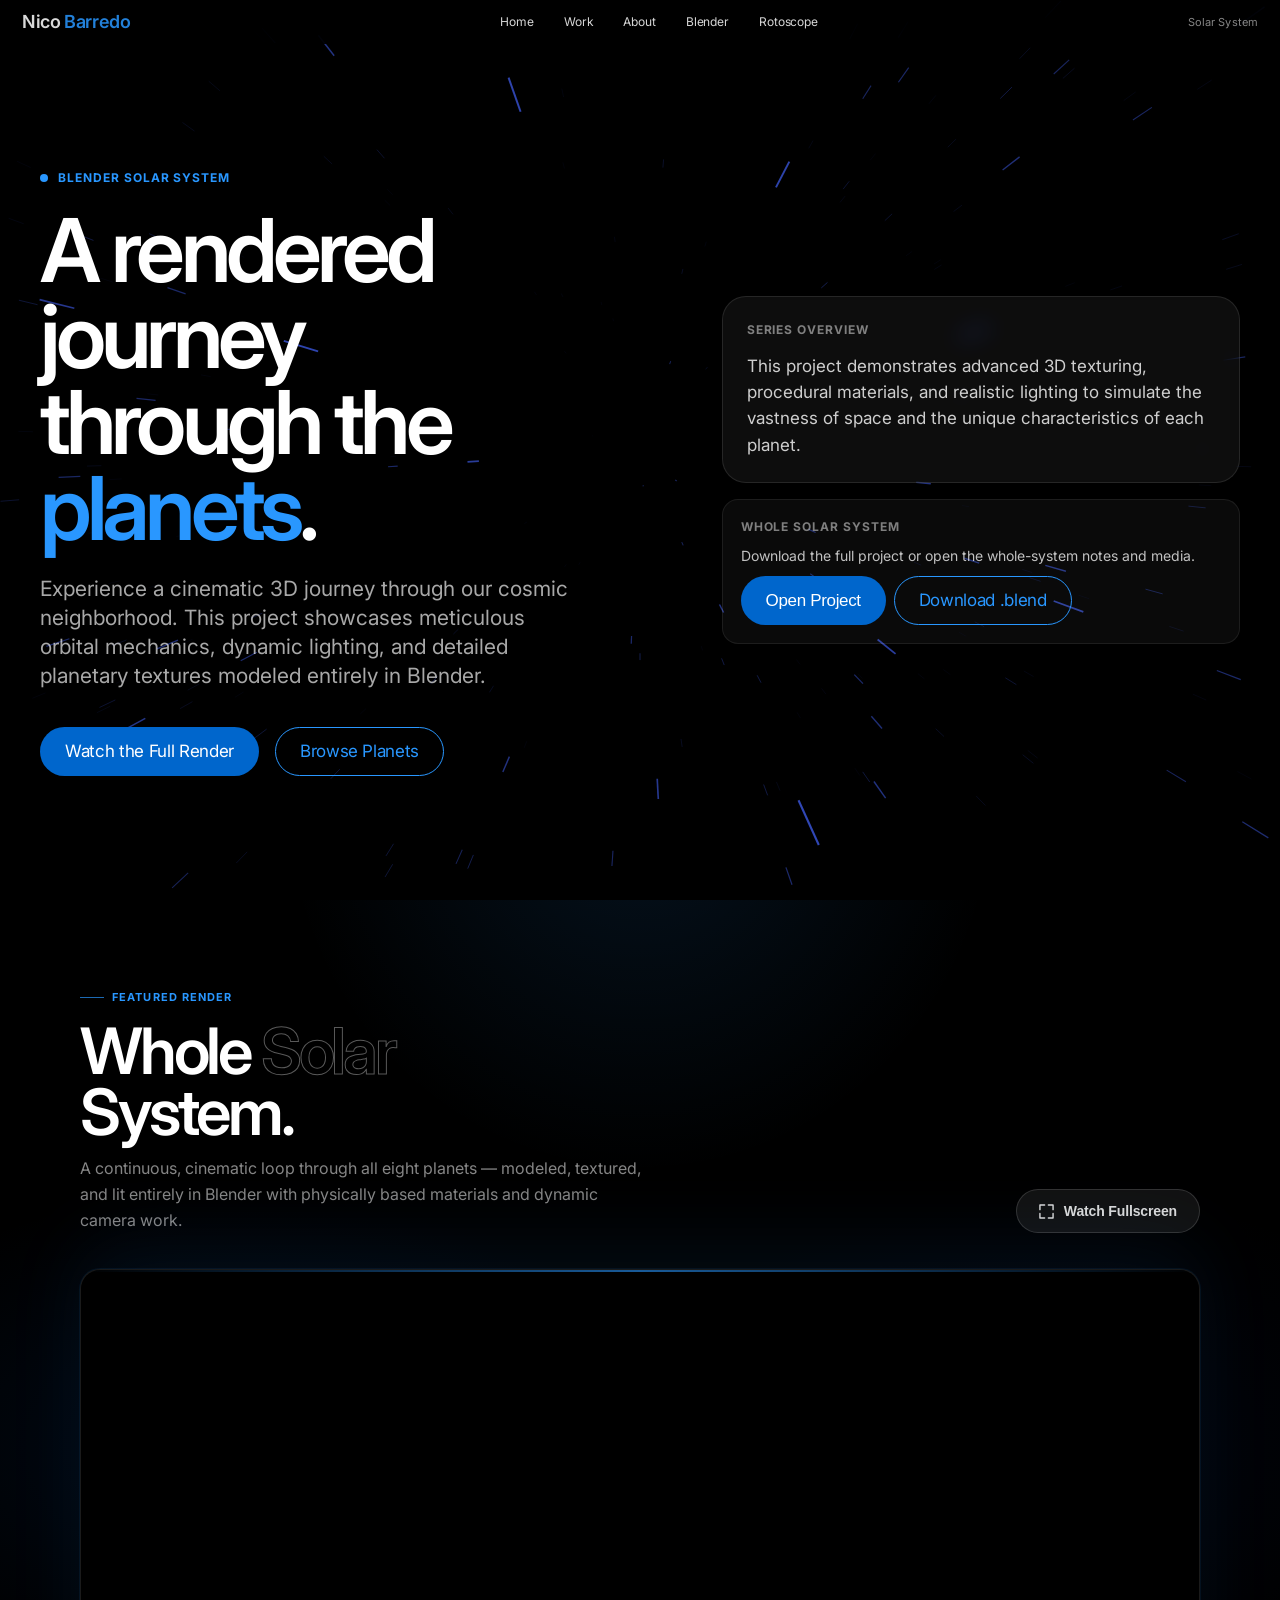
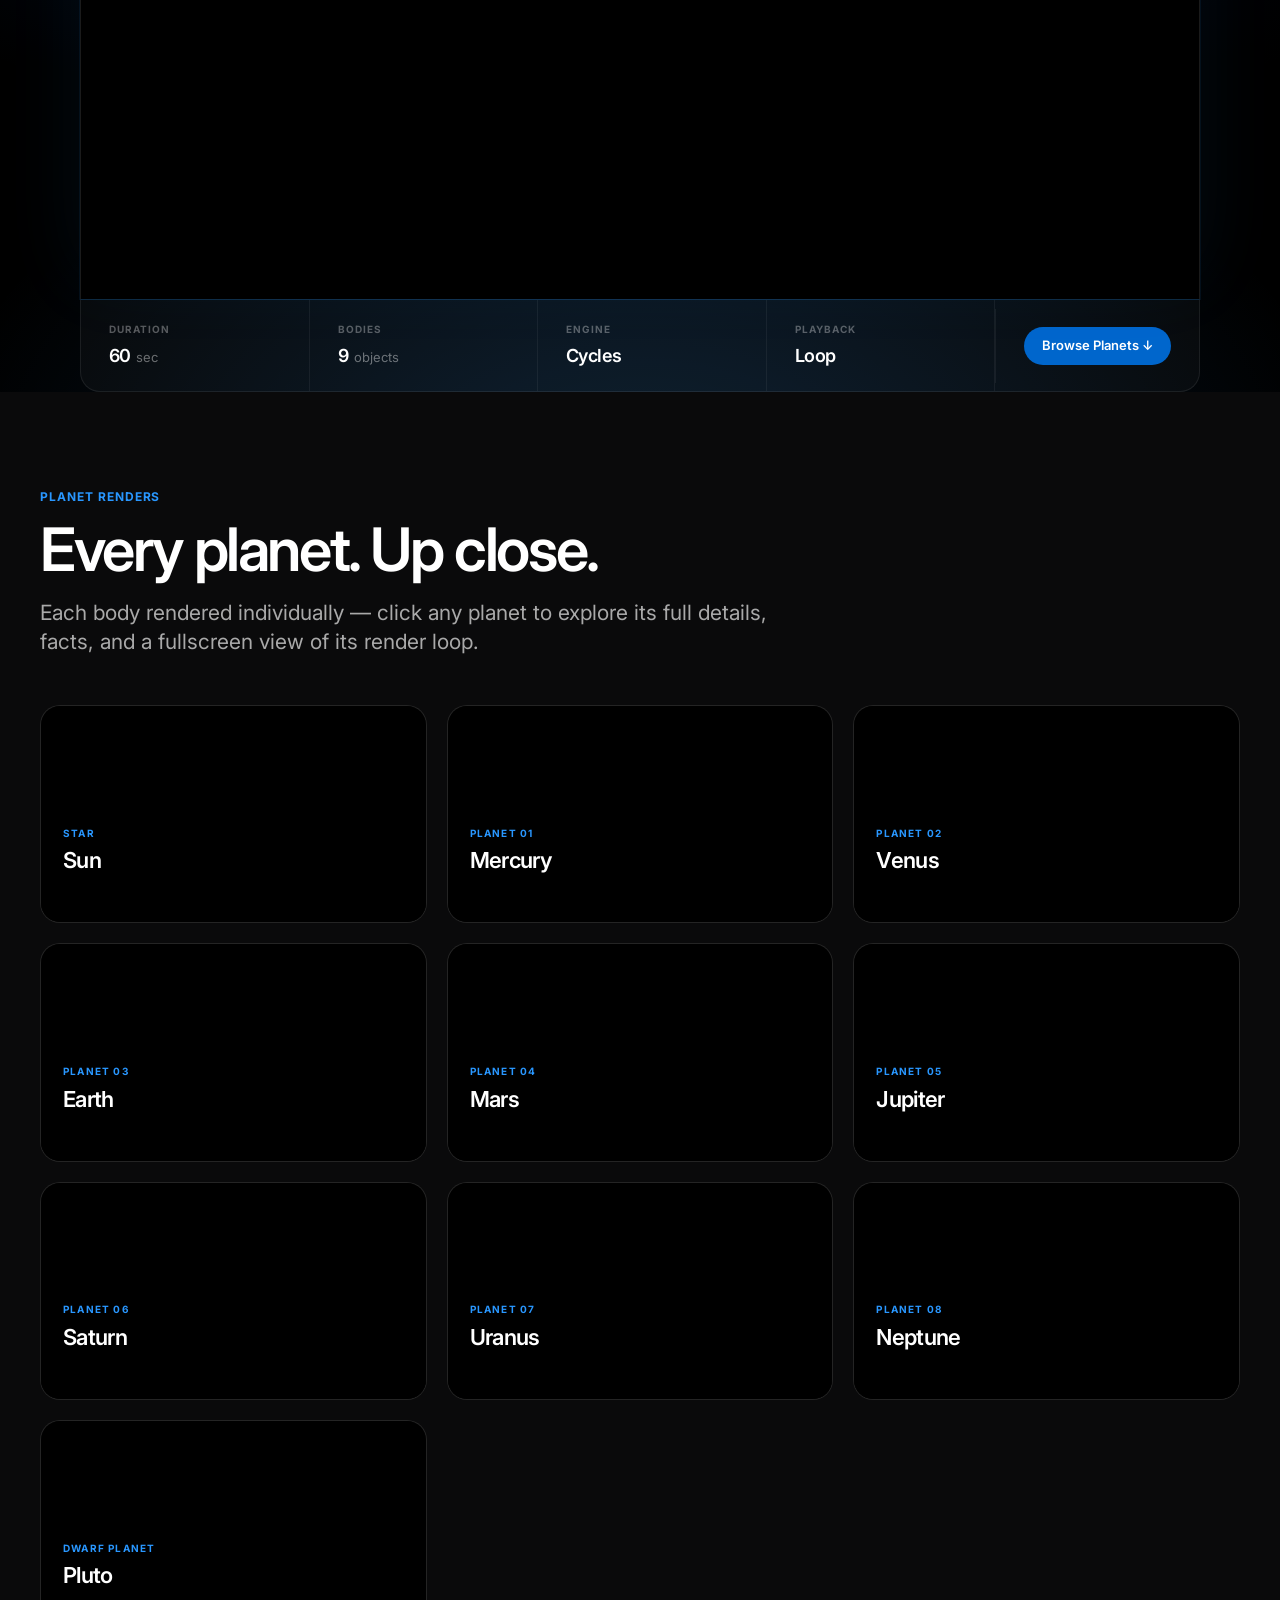
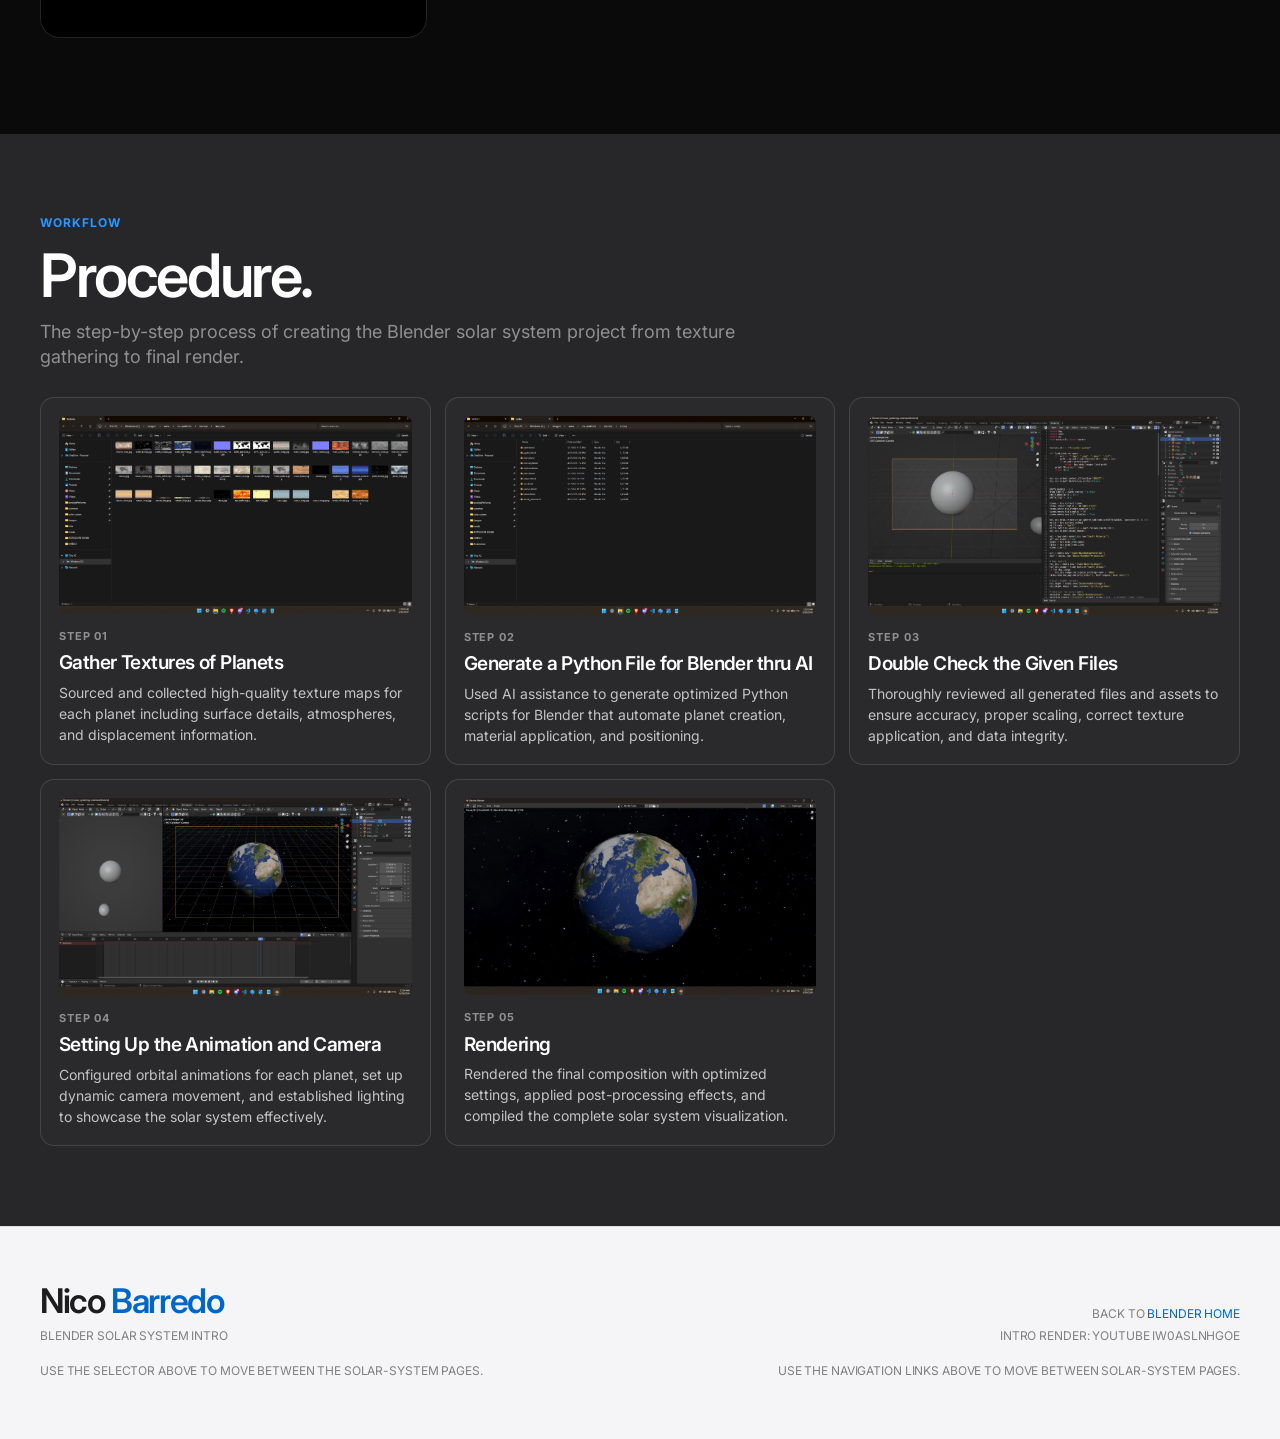
==== commit 72517ea3: "w" ====
--- a/blender/index.html
+++ b/blender/index.html
@@ -740,31 +740,31 @@
 
       <div class="procedure-grid">
         <div class="procedure-card">
-          <img src="./STEPS/STEP 1.png" alt="Step 1: Gather Textures of Planets">
+          <img src="./steps/STEP 1.png" alt="Step 1: Gather Textures of Planets">
           <div class="meta-kicker">Step 01</div>
           <h3>Gather Textures of Planets</h3>
           <p>Sourced and collected high-quality texture maps for each planet including surface details, atmospheres, and displacement information.</p>
         </div>
         <div class="procedure-card">
-          <img src="./STEPS/STEP 2.png" alt="Step 2: Generate a Python File for Blender thru AI">
+          <img src="./steps/STEP 2.png" alt="Step 2: Generate a Python File for Blender thru AI">
           <div class="meta-kicker">Step 02</div>
           <h3>Generate a Python File for Blender thru AI</h3>
           <p>Used AI assistance to generate optimized Python scripts for Blender that automate planet creation, material application, and positioning.</p>
         </div>
         <div class="procedure-card">
-          <img src="./STEPS/STEP 3.png" alt="Step 3: Double Check the Given Files">
+          <img src="./steps/STEP 3.png" alt="Step 3: Double Check the Given Files">
           <div class="meta-kicker">Step 03</div>
           <h3>Double Check the Given Files</h3>
           <p>Thoroughly reviewed all generated files and assets to ensure accuracy, proper scaling, correct texture application, and data integrity.</p>
         </div>
         <div class="procedure-card">
-          <img src="./STEPS/STEP 4.png" alt="Step 4: Setting Up the Animation and Camera">
+          <img src="./steps/STEP 4.png" alt="Step 4: Setting Up the Animation and Camera">
           <div class="meta-kicker">Step 04</div>
           <h3>Setting Up the Animation and Camera</h3>
           <p>Configured orbital animations for each planet, set up dynamic camera movement, and established lighting to showcase the solar system effectively.</p>
         </div>
         <div class="procedure-card">
-          <img src="./STEPS/STEP 5.png" alt="Step 5: Rendering">
+          <img src="./steps/STEP 5.png" alt="Step 5: Rendering">
           <div class="meta-kicker">Step 05</div>
           <h3>Rendering</h3>
           <p>Rendered the final composition with optimized settings, applied post-processing effects, and compiled the complete solar system visualization.</p>
